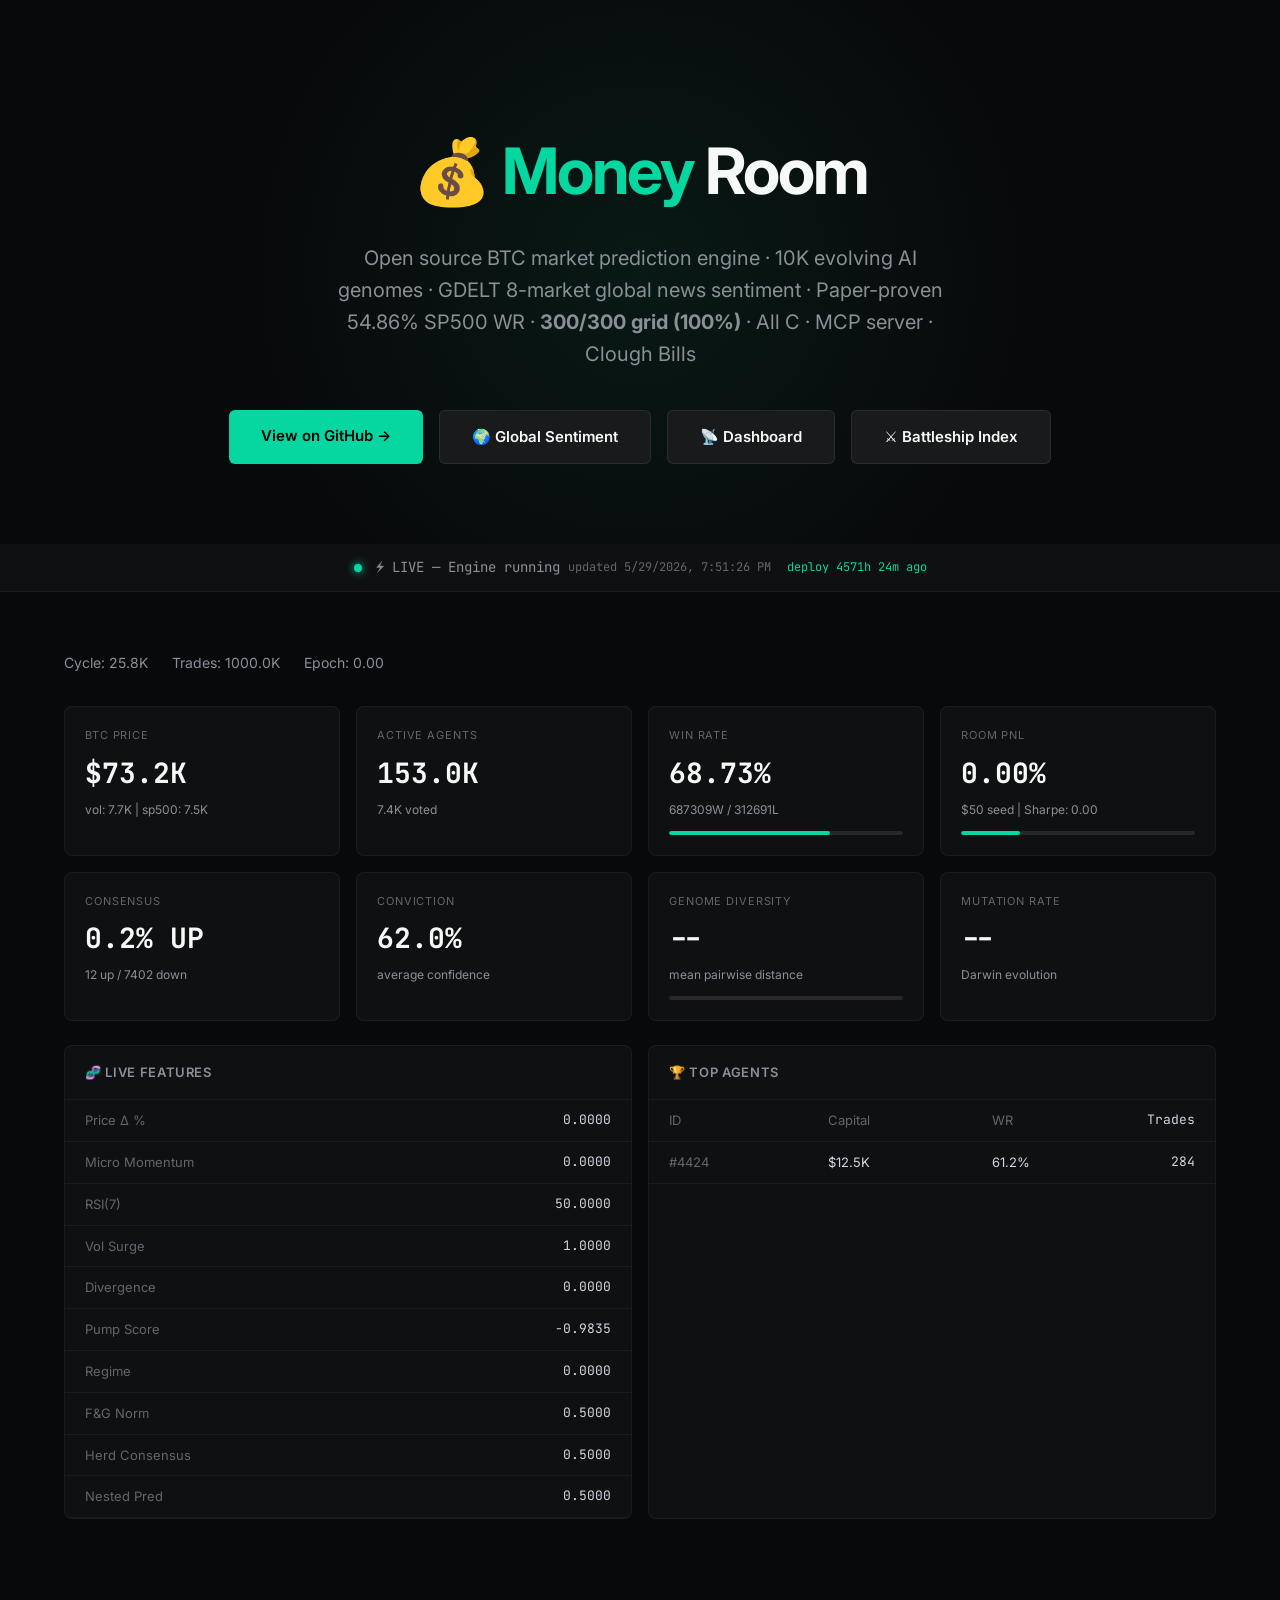
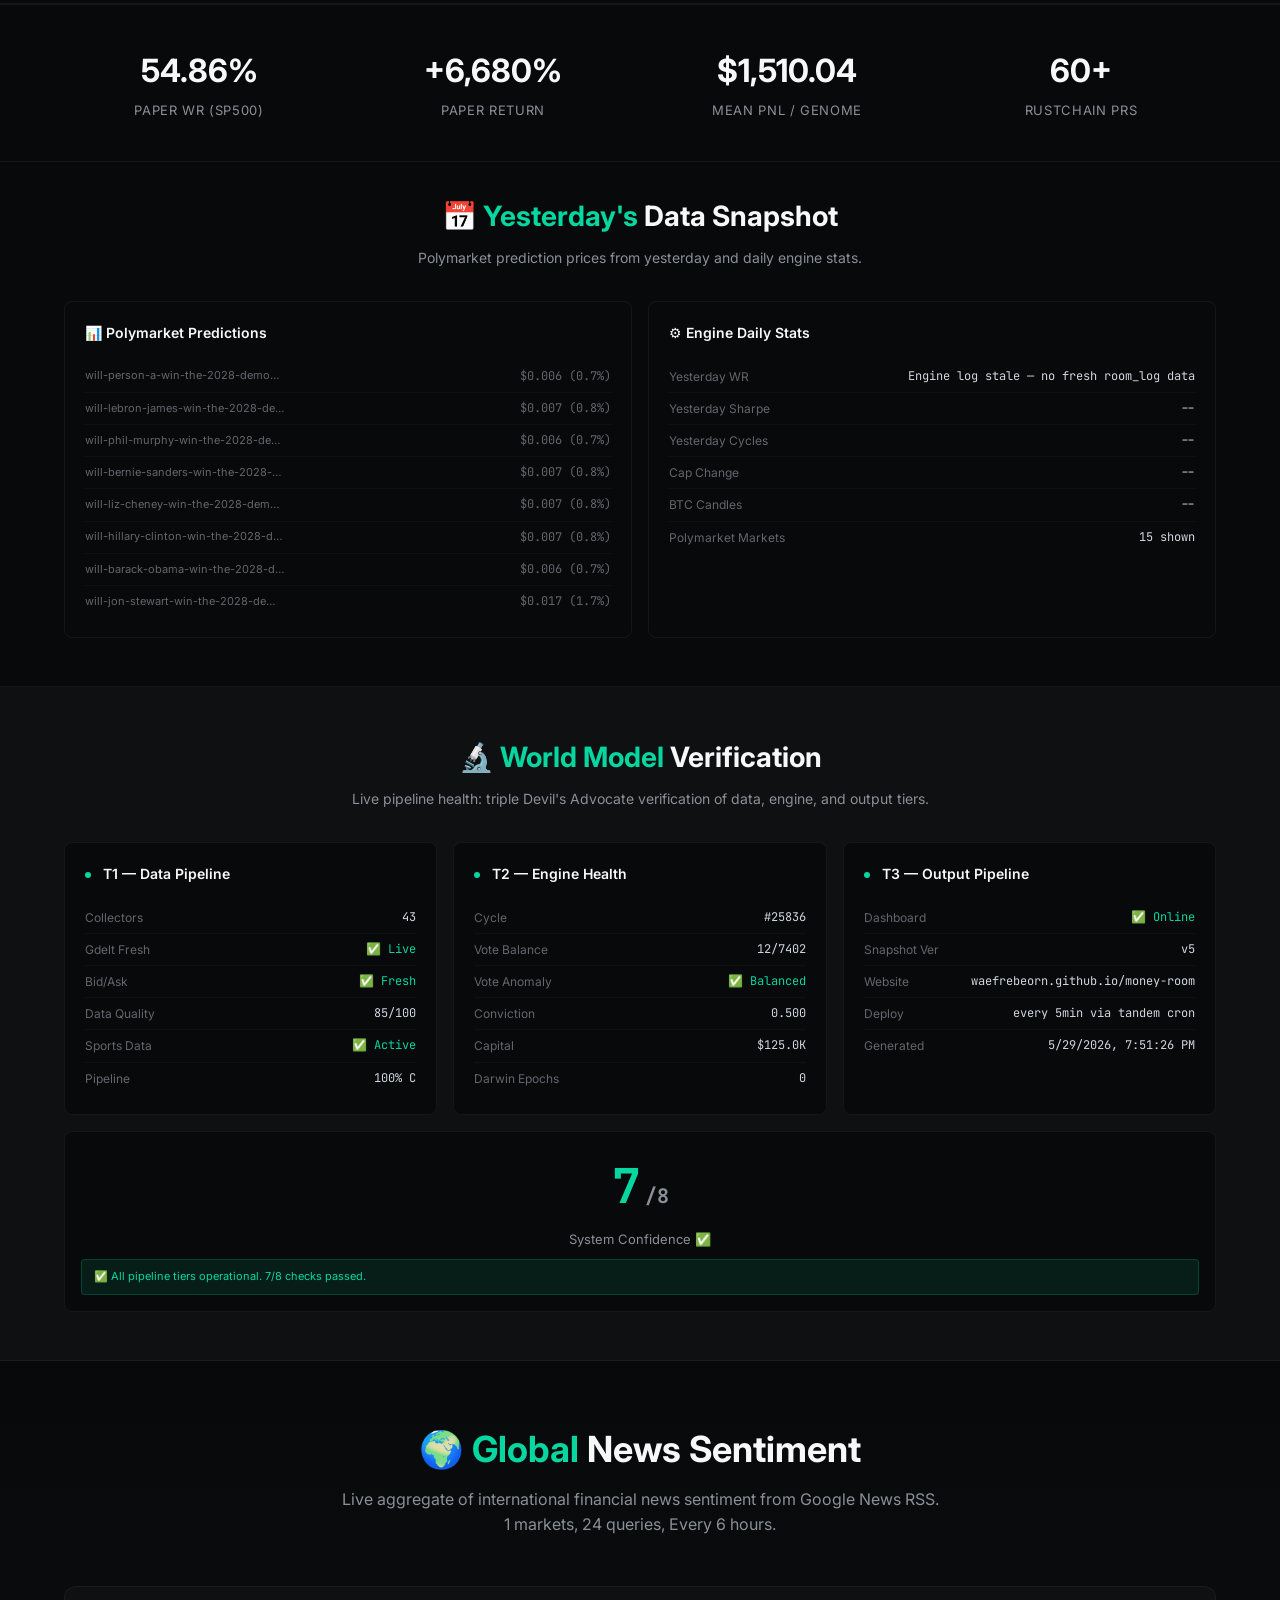
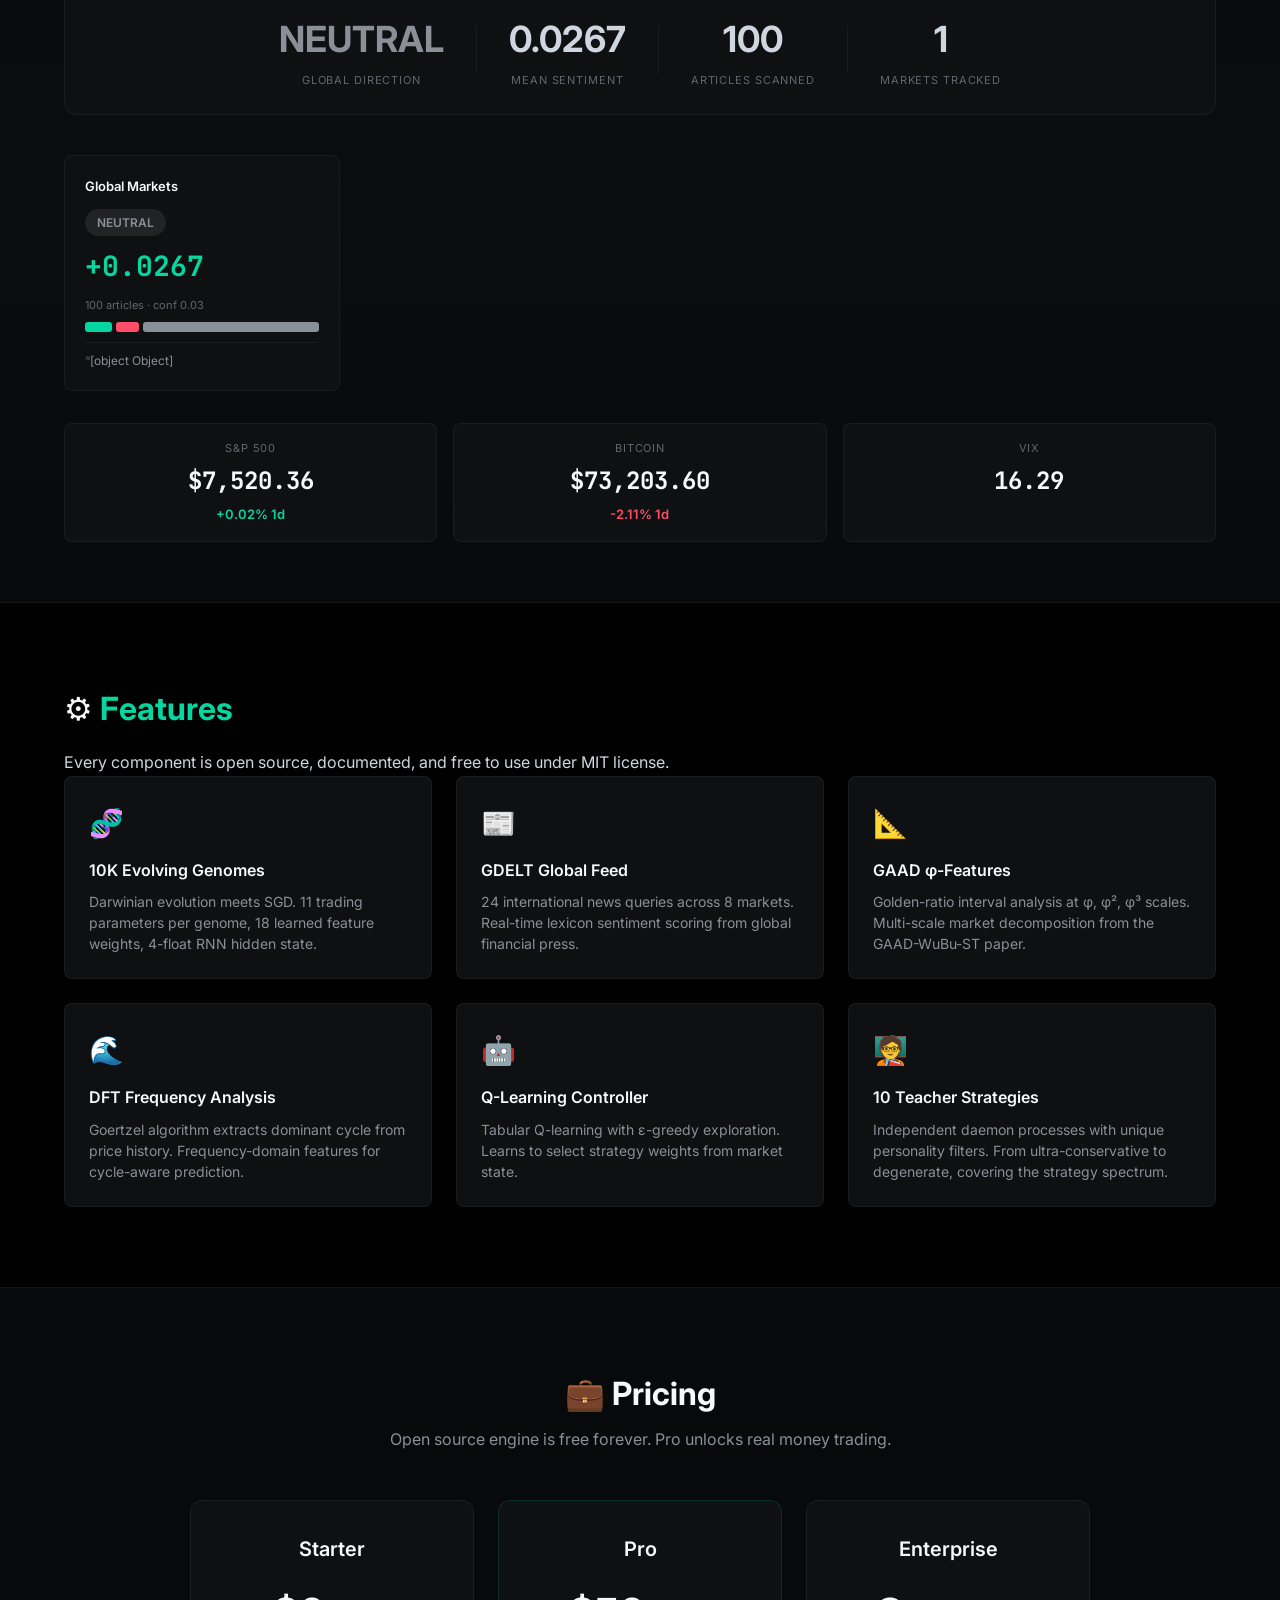
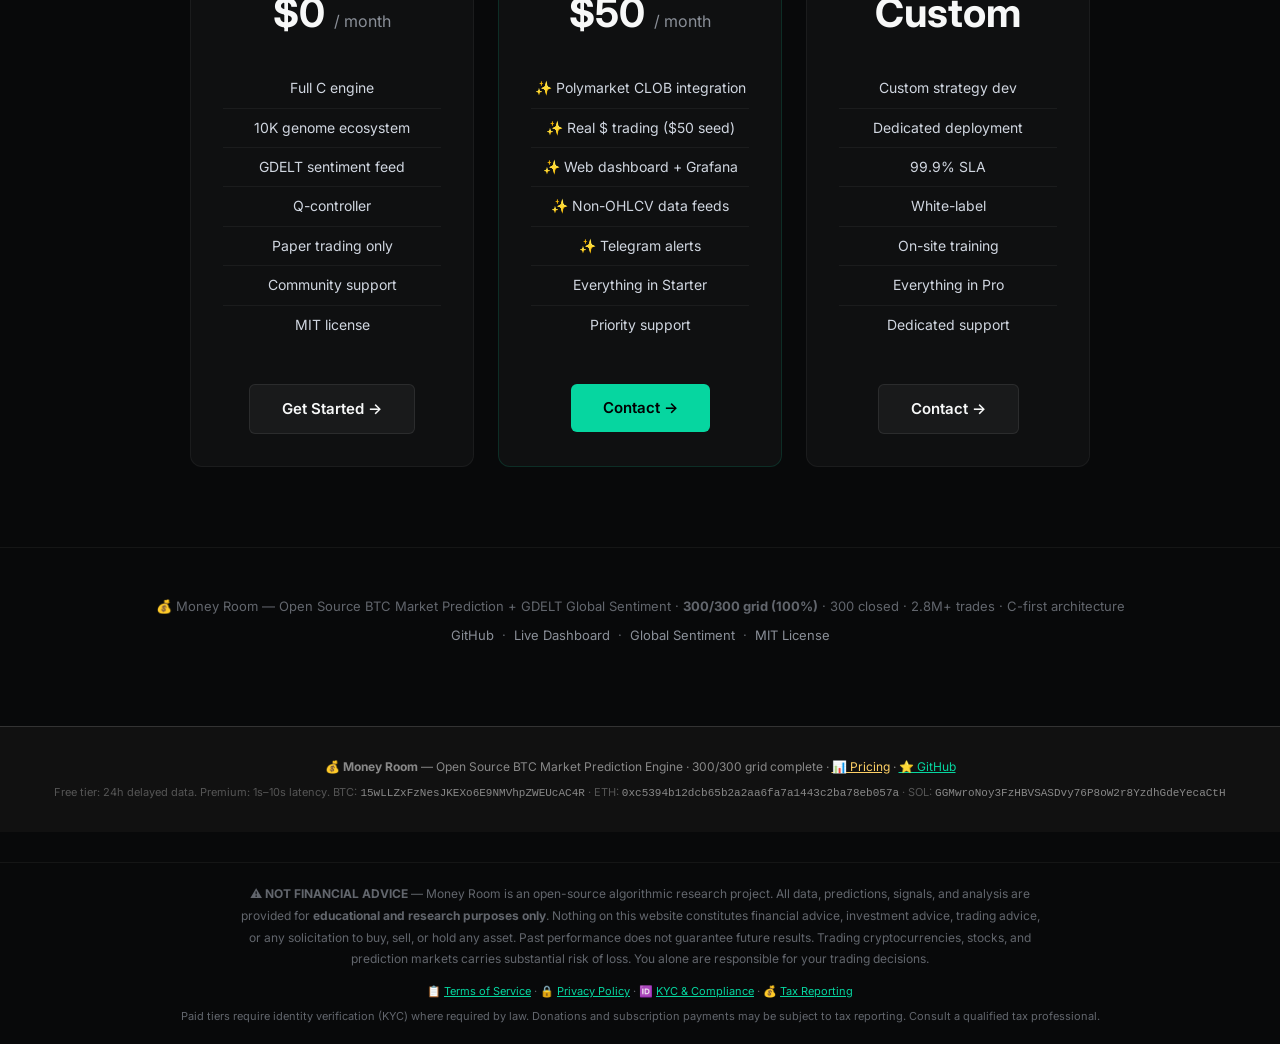
==== index.html @ 722adc5a "T143-T145+T160: sports predictor, head2head tracker, vault" ====
<!DOCTYPE html>
<html lang="en">
<head>
<meta charset="UTF-8">
<meta name="viewport" content="width=device-width, initial-scale=1.0">
<title>Money Room — Live BTC Market Prediction Engine + GDELT Global Sentiment</title>
<link href="https://fonts.googleapis.com/css2?family=Inter:wght@300;400;500;600;700&family=JetBrains+Mono:wght@400;500&display=swap" rel="stylesheet">
<style>
:root {
  --bg-deep: #010102;
  --bg-page: #08090a;
  --bg-panel: #0f1011;
  --bg-surface: #191a1b;
  --bg-elevated: #28282c;
  --text-primary: #f7f8f8;
  --text-secondary: #d0d6e0;
  --text-tertiary: #8a8f98;
  --text-quaternary: #62666d;
  --accent: #06d6a0;
  --accent-hover: #00f5b0;
  --accent-dim: rgba(6, 214, 160, 0.15);
  --accent-glow: rgba(6, 214, 160, 0.08);
  --bullish: #06d6a0;
  --bearish: #ff4d6a;
  --neutral: #8a8f98;
  --orange: #ff9f43;
  --red: #ff4d6a;
  --green: #06d6a0;
  --border-subtle: rgba(255,255,255,0.05);
  --border-standard: rgba(255,255,255,0.08);
  --border-strong: #23252a;
  --shadow-card: 0 0 0 1px rgba(255,255,255,0.05), 0 8px 32px rgba(0,0,0,0.4);
  --radius-sm: 4px;
  --radius-md: 6px;
  --radius-lg: 8px;
  --radius-xl: 12px;
}
* { margin: 0; padding: 0; box-sizing: border-box; }
body {
  font-family: 'Inter', -apple-system, system-ui, sans-serif;
  background: var(--bg-page);
  color: var(--text-secondary);
  line-height: 1.6;
  -webkit-font-smoothing: antialiased;
}
@keyframes pulse { 0%,100%{opacity:1} 50%{opacity:0.3} }
@keyframes fadeIn { from{opacity:0;transform:translateY(8px)} to{opacity:1;transform:translateY(0)} }
@keyframes slideUp { from{opacity:0;transform:translateY(20px)} to{opacity:1;transform:translateY(0)} }
@keyframes glowPulse { 0%,100%{box-shadow:0 0 5px var(--accent-dim)} 50%{box-shadow:0 0 20px var(--accent-dim)} }
.live-dot {
  display: inline-block; width: 8px; height: 8px;
  border-radius: 50%; margin-right: 6px;
  animation: pulse 1.5s ease-in-out infinite;
}
.live-dot.on { background: var(--bullish); box-shadow: 0 0 8px var(--bullish); }
.live-dot.off { background: var(--bearish); animation: none; }
.live-dot.demo { background: var(--orange); animation: pulse 2s ease-in-out infinite; }
.container { max-width: 1200px; margin: 0 auto; padding: 0 24px; }

.hero { padding: 120px 0 80px; text-align: center; position: relative; overflow: hidden; }
.hero::before { content: ''; position: absolute; top: 50%; left: 50%; width: 800px; height: 800px; background: radial-gradient(circle, var(--accent-glow) 0%, transparent 70%); transform: translate(-50%, -50%); pointer-events: none; }
.hero h1 { font-size: 64px; font-weight: 700; color: var(--text-primary); letter-spacing: -0.03em; margin-bottom: 20px; position: relative; }
.hero h1 span { color: var(--accent); }
.hero p { font-size: 20px; color: var(--text-tertiary); max-width: 640px; margin: 0 auto 40px; position: relative; }
.hero .cta { display: flex; gap: 16px; justify-content: center; position: relative; }
.hero .cta a {
  padding: 14px 32px; border-radius: var(--radius-md);
  font-size: 15px; font-weight: 600; text-decoration: none; transition: all 0.2s;
}
.hero .cta .primary { background: var(--accent); color: var(--bg-deep); }
.hero .cta .primary:hover { background: var(--accent-hover); transform: translateY(-1px); }
.hero .cta .secondary { background: var(--bg-surface); color: var(--text-primary); border: 1px solid var(--border-standard); }
.hero .cta .secondary:hover { border-color: var(--border-strong); }

/* ═══ LIVE BANNER ═══ */
.live-banner {
  display: flex; align-items: center; justify-content: center; gap: 8px;
  padding: 12px; background: var(--bg-panel); border-bottom: 1px solid var(--border-subtle);
  font-size: 14px; font-family: 'JetBrains Mono', monospace; flex-wrap: wrap;
}
.live-banner span { color: var(--text-tertiary); }
.live-banner .ts { color: var(--text-quaternary); font-size: 12px; }

/* ═══ DASHBOARD ═══ */
.live-panel { padding: 60px 0; border-bottom: 1px solid var(--border-subtle); }
.live-panel .status-bar {
  display: flex; gap: 24px; margin-bottom: 32px; align-items: center;
  font-size: 14px; color: var(--text-tertiary); flex-wrap: wrap;
}
.live-grid { display: grid; grid-template-columns: repeat(4, 1fr); gap: 16px; margin-bottom: 24px; }
.live-card {
  background: var(--bg-panel); border: 1px solid var(--border-subtle);
  border-radius: var(--radius-lg); padding: 20px; animation: fadeIn 0.3s ease-out;
  transition: border-color 0.2s;
}
.live-card:hover { border-color: var(--border-standard); }
.live-card .lbl { font-size: 11px; color: var(--text-quaternary); text-transform: uppercase; letter-spacing: 0.08em; margin-bottom: 6px; }
.live-card .val { font-size: 28px; font-weight: 700; color: var(--text-primary); font-family: 'JetBrains Mono', monospace; }
.live-card .sub { font-size: 12px; color: var(--text-tertiary); margin-top: 4px; }
.live-card .gauge { height: 4px; background: var(--bg-elevated); border-radius: 2px; margin-top: 12px; overflow: hidden; }
.live-card .gauge-fill { height: 100%; border-radius: 2px; transition: width 0.5s ease; }
.live-card .gauge-fill.green { background: var(--bullish); }
.live-card .gauge-fill.red { background: var(--bearish); }
.live-card .gauge-fill.orange { background: var(--orange); }

.live-row { display: grid; grid-template-columns: 1fr 1fr; gap: 16px; margin-bottom: 24px; }
.live-table { background: var(--bg-panel); border: 1px solid var(--border-subtle); border-radius: var(--radius-lg); overflow: hidden; }
.live-table h3 { padding: 16px 20px; font-size: 13px; font-weight: 600; text-transform: uppercase; letter-spacing: 0.05em; color: var(--text-tertiary); border-bottom: 1px solid var(--border-subtle); }
.live-table table { width: 100%; border-collapse: collapse; }
.live-table td { padding: 10px 20px; font-size: 13px; border-bottom: 1px solid var(--border-subtle); }
.live-table td:first-child { color: var(--text-quaternary); }
.live-table td:last-child { text-align: right; font-family: 'JetBrains Mono', monospace; color: var(--text-secondary); }
.live-table .loading td { text-align: center; color: var(--text-quaternary); padding: 24px; }

.stats-bar { padding: 40px 0; border-top: 1px solid var(--border-subtle); border-bottom: 1px solid var(--border-subtle); }
.stats-bar .grid { display: grid; grid-template-columns: repeat(4, 1fr); gap: 24px; }
.stat-block { text-align: center; }
.stat-block .value { font-size: 32px; font-weight: 700; color: var(--text-primary); }
.stat-block .label { font-size: 13px; color: var(--text-tertiary); margin-top: 4px; text-transform: uppercase; letter-spacing: 0.05em; }

/* ═══ GDELT GLOBAL SENTIMENT PANEL ═══ */
.gdelt-section {
  padding: 60px 0;
  background: linear-gradient(180deg, var(--bg-page) 0%, #0a0d10 50%, var(--bg-page) 100%);
  border-bottom: 1px solid var(--border-subtle);
}
.gdelt-header { text-align: center; margin-bottom: 48px; }
.gdelt-header h2 { font-size: 36px; font-weight: 700; color: var(--text-primary); margin-bottom: 8px; }
.gdelt-header h2 span { color: var(--accent); }
.gdelt-header p { color: var(--text-tertiary); font-size: 16px; max-width: 600px; margin: 0 auto; }
.gdelt-global-bar {
  display: flex; align-items: center; justify-content: center; gap: 32px;
  padding: 24px; margin-bottom: 40px;
  background: var(--bg-panel); border: 1px solid var(--border-subtle);
  border-radius: var(--radius-xl); animation: slideUp 0.5s ease-out;
}
.gdelt-global-bar .global-stat { text-align: center; }
.gdelt-global-bar .global-stat .val { font-size: 36px; font-weight: 700; }
.gdelt-global-bar .global-stat .lbl { font-size: 11px; color: var(--text-quaternary); text-transform: uppercase; letter-spacing: 0.08em; margin-top: 4px; }
.gdelt-global-bar .global-divider { width: 1px; height: 48px; background: var(--border-subtle); }

.gdelt-grid {
  display: grid; grid-template-columns: repeat(4, 1fr); gap: 16px;
  margin-bottom: 24px;
}
.gdelt-card {
  background: var(--bg-panel); border: 1px solid var(--border-subtle);
  border-radius: var(--radius-lg); padding: 20px;
  animation: slideUp 0.4s ease-out; animation-fill-mode: backwards;
  transition: border-color 0.2s, transform 0.2s;
  position: relative; overflow: hidden;
}
.gdelt-card:hover { border-color: var(--border-standard); transform: translateY(-2px); }
.gdelt-card .label { font-size: 13px; font-weight: 600; color: var(--text-primary); margin-bottom: 12px; }
.gdelt-card .sentiment-badge {
  display: inline-flex; align-items: center; gap: 6px;
  padding: 4px 12px; border-radius: 20px;
  font-size: 12px; font-weight: 600; margin-bottom: 8px;
}
.gdelt-card .sentiment-badge.bullish { background: rgba(6,214,160,0.15); color: var(--bullish); }
.gdelt-card .sentiment-badge.bearish { background: rgba(255,77,106,0.15); color: var(--bearish); }
.gdelt-card .sentiment-badge.neutral { background: rgba(138,143,152,0.15); color: var(--neutral); }
.gdelt-card .score { font-size: 28px; font-weight: 700; font-family: 'JetBrains Mono', monospace; margin-bottom: 8px; }
.gdelt-card .score.pos { color: var(--bullish); }
.gdelt-card .score.neg { color: var(--bearish); }
.gdelt-card .score.neu { color: var(--neutral); }
.gdelt-card .meta { font-size: 11px; color: var(--text-quaternary); margin-bottom: 8px; }
.gdelt-card .bar-row { display: flex; gap: 4px; margin-top: 8px; }
.gdelt-card .bar-row .seg { height: 10px; border-radius: 3px; transition: width 0.5s ease; }
.gdelt-card .bar-row .seg.pos { background: var(--bullish); }
.gdelt-card .bar-row .seg.neg { background: var(--bearish); }
.gdelt-card .bar-row .seg.neu { background: var(--neutral); }
.gdelt-card .headline { font-size: 12px; color: var(--text-tertiary); margin-top: 10px; padding-top: 10px; border-top: 1px solid var(--border-subtle); line-height: 1.4; }
.gdelt-card .headline::before { content: '“'; color: var(--text-quaternary); }

.gdelt-market-bar {
  display: grid; grid-template-columns: repeat(3, 1fr); gap: 16px;
  margin-top: 32px;
}
.gdelt-market-card {
  background: var(--bg-panel); border: 1px solid var(--border-subtle);
  border-radius: var(--radius-lg); padding: 16px 20px; text-align: center;
  animation: slideUp 0.5s ease-out; animation-fill-mode: backwards;
}
.gdelt-market-card .lbl { font-size: 11px; text-transform: uppercase; letter-spacing: 0.08em; color: var(--text-quaternary); }
.gdelt-market-card .val { font-size: 24px; font-weight: 700; font-family: 'JetBrains Mono', monospace; color: var(--text-primary); margin: 4px 0; }
.gdelt-market-card .chg { font-size: 13px; font-weight: 600; }
.gdelt-market-card .chg.up { color: var(--bullish); }
.gdelt-market-card .chg.down { color: var(--bearish); }

.section { padding: 80px 0; }
.section h2 { font-size: 32px; font-weight: 700; color: var(--text-primary); margin-bottom: 16px; }
.section h2 span { color: var(--accent); }
.section > p { font-size: 16px; color: var(--text-tertiary); max-width: 600px; margin-bottom: 48px; }

.features-grid { display: grid; grid-template-columns: repeat(3, 1fr); gap: 24px; }
.feature-card { background: var(--bg-panel); border: 1px solid var(--border-subtle); border-radius: var(--radius-lg); padding: 24px; transition: all 0.2s; }
.feature-card:hover { border-color: var(--border-standard); }
.feature-card .icon { font-size: 28px; margin-bottom: 12px; }
.feature-card h3 { font-size: 16px; font-weight: 600; color: var(--text-primary); margin-bottom: 8px; }
.feature-card p { font-size: 14px; color: var(--text-tertiary); line-height: 1.5; }

.pricing { padding: 80px 0; border-top: 1px solid var(--border-subtle); }
.pricing .grid { display: grid; grid-template-columns: repeat(3, 1fr); gap: 24px; max-width: 900px; margin: 0 auto; }
.pricing-card { background: var(--bg-panel); border: 1px solid var(--border-subtle); border-radius: var(--radius-xl); padding: 32px; text-align: center; transition: all 0.2s; }
.pricing-card:hover { border-color: var(--border-standard); transform: translateY(-2px); box-shadow: var(--shadow-card); }
.pricing-card.featured { border-color: var(--accent-dim); }
.pricing-card h3 { font-size: 20px; font-weight: 600; color: var(--text-primary); margin-bottom: 8px; }
.pricing-card .price { font-size: 40px; font-weight: 700; color: var(--text-primary); margin: 16px 0; }
.pricing-card .price span { font-size: 16px; color: var(--text-tertiary); font-weight: 400; }
.pricing-card ul { list-style: none; padding: 0; margin: 24px 0; }
.pricing-card ul li { padding: 8px 0; font-size: 14px; color: var(--text-secondary); border-bottom: 1px solid var(--border-subtle); }
.pricing-card ul li:last-child { border-bottom: none; }
.pricing-card .btn { display: inline-block; padding: 12px 32px; border-radius: var(--radius-md); font-size: 15px; font-weight: 600; text-decoration: none; transition: all 0.2s; margin-top: 16px; }
.pricing-card .btn.primary { background: var(--accent); color: var(--bg-deep); }
.pricing-card .btn.secondary { background: var(--bg-surface); color: var(--text-primary); border: 1px solid var(--border-standard); }

footer { padding: 40px 0; border-top: 1px solid var(--border-subtle); text-align: center; color: var(--text-quaternary); font-size: 13px; }
footer a { color: var(--text-tertiary); text-decoration: none; }
footer a:hover { color: var(--accent); }

@media (max-width: 768px) {
  .hero h1 { font-size: 36px; }
  .live-grid { grid-template-columns: repeat(2, 1fr); }
  .live-row { grid-template-columns: 1fr; }
  .stats-bar .grid { grid-template-columns: repeat(2, 1fr); }
  .features-grid { grid-template-columns: 1fr; }
  .pricing .grid { grid-template-columns: 1fr; }
  .gdelt-grid { grid-template-columns: repeat(2, 1fr); }
  .gdelt-global-bar { flex-wrap: wrap; gap: 16px; }
  .gdelt-market-bar { grid-template-columns: 1fr; }
  .hero { padding: 80px 0 60px; }
  .hero p { font-size: 17px; }
  .hero .cta { flex-wrap: wrap; }
  .hero .cta a { flex: 1 1 auto; text-align: center; min-width: 140px; }
  .container { padding: 0 16px; }
  .live-card .val { font-size: 24px; }
  .stat-block .value { font-size: 26px; }
  .gdelt-header h2 { font-size: 28px; }
  .section h2 { font-size: 26px; }
  .section { padding: 48px 0; }
  .live-panel .status-bar { gap: 12px; font-size: 12px; }
  .live-banner { font-size: 12px; padding: 10px; }
  table { font-size: 12px; }
  .live-table td { padding: 8px 12px; font-size: 12px; }
  .pricing-card { padding: 24px 20px; }
}

/* iPhone / small phone breakpoint */
@media (max-width: 480px) {
  .hero { padding: 60px 0 40px; }
  .hero h1 { font-size: 28px; }
  .hero p { font-size: 15px; margin-bottom: 28px; }
  .hero .cta { flex-direction: column; align-items: stretch; gap: 10px; }
  .hero .cta a { text-align: center; }
  .live-grid { grid-template-columns: 1fr; gap: 10px; }
  .live-card { padding: 14px; }
  .live-card .val { font-size: 22px; }
  .live-card .lbl { font-size: 10px; }
  .stats-bar .grid { grid-template-columns: 1fr 1fr; gap: 16px; }
  .stat-block .value { font-size: 22px; }
  .stat-block .label { font-size: 11px; }
  .gdelt-grid { grid-template-columns: 1fr; gap: 10px; }
  .gdelt-card { padding: 14px; }
  .gdelt-card .score { font-size: 22px; }
  .gdelt-global-bar { padding: 16px; gap: 12px; }
  .gdelt-global-bar .global-stat .val { font-size: 22px; }
  .gdelt-header h2 { font-size: 24px; }
  .container { padding: 0 12px; }
  .section { padding: 36px 0; }
  .section h2 { font-size: 22px; }
  .pricing-card { padding: 20px 16px; }
  .pricing-card .price { font-size: 32px; }
  .live-panel { padding: 32px 0; }
  .live-panel .status-bar { gap: 8px; font-size: 11px; flex-direction: column; align-items: flex-start; }
  .live-table table { display: block; overflow-x: auto; -webkit-overflow-scrolling: touch; }
  .live-table td { padding: 6px 10px; font-size: 11px; }
  .gdelt-section { padding: 32px 0; }
  .features-grid { gap: 14px; }
  .feature-card { padding: 18px; }
  footer { padding: 24px 0; }
  .gdelt-card .headline { font-size: 11px; }
  .donation-footer p { word-break: break-all; font-size: 10px !important; }
  .donation-footer span { display: block; margin: 4px 0; }
}

/* ═══ WORLD MODEL VERIFICATION PANEL ═══ */
.verify-section { padding: 48px 0; background: var(--bg-panel); border-bottom: 1px solid var(--border-subtle); }
.verify-header { text-align: center; margin-bottom: 32px; }
.verify-header h2 { font-size: 28px; font-weight: 700; color: var(--text-primary); }
.verify-header h2 span { color: var(--accent); }
.verify-header p { font-size: 14px; color: var(--text-tertiary); max-width: 600px; margin: 8px auto 0; }
.verify-grid { display: grid; grid-template-columns: repeat(3, 1fr); gap: 16px; margin-bottom: 16px; }
.verify-tier { background: var(--bg-page); border: 1px solid var(--border-subtle); border-radius: var(--radius-lg); padding: 20px; }
.verify-tier h3 { font-size: 14px; font-weight: 600; color: var(--text-primary); margin-bottom: 16px; display: flex; align-items: center; gap: 8px; }
.verify-tier .status-row { display: flex; justify-content: space-between; align-items: center; padding: 6px 0; font-size: 12px; border-bottom: 1px solid rgba(255,255,255,0.03); }
.verify-tier .status-row:last-child { border-bottom: none; }
.verify-tier .label { color: var(--text-quaternary); }
.verify-tier .value { font-family: 'JetBrains Mono', monospace; color: var(--text-secondary); }
.verify-tier .dot { display: inline-block; width: 6px; height: 6px; border-radius: 50%; margin-right: 4px; }
.verify-tier .dot.green { background: var(--bullish); }
.verify-tier .dot.red { background: var(--bearish); }
.verify-tier .dot.yellow { background: var(--orange); }
.verify-conf-bar { text-align: center; padding: 16px; margin-top: 16px; background: var(--bg-page); border: 1px solid var(--border-subtle); border-radius: var(--radius-lg); }
.verify-conf-bar .big-score { font-size: 48px; font-weight: 700; font-family: 'JetBrains Mono', monospace; display: inline-flex; align-items: baseline; gap: 4px; }
.verify-conf-bar .big-score .den { font-size: 20px; color: var(--text-tertiary); }
.verify-conf-bar .big-score .num { color: var(--accent); }
.verify-conf-bar .big-label { font-size: 13px; color: var(--text-tertiary); margin-top: 4px; }
.verify-note { margin-top: 10px; padding: 8px 12px; border-radius: var(--radius-sm); font-size: 11px; display: flex; align-items: center; gap: 6px; }
.verify-note.warn { background: rgba(255,159,67,0.1); color: var(--orange); border: 1px solid rgba(255,159,67,0.2); }
.verify-note.ok { background: rgba(6,214,160,0.1); color: var(--bullish); border: 1px solid rgba(6,214,160,0.2); }

@media (max-width: 768px) { .verify-grid { grid-template-columns: 1fr; } }

/* iPhone SE / very small screens */
@media (max-width: 380px) {
  .hero h1 { font-size: 24px; }
  .hero p { font-size: 13px; }
  .live-card .val { font-size: 18px; }
  .container { padding: 0 10px; }
  .stats-bar .grid { grid-template-columns: 1fr; }
  .gdelt-global-bar { flex-direction: column; gap: 8px; }
  .gdelt-global-bar .global-divider { display: none; }
}
</style>
</head>
<body>

<section class="hero">
  <div class="container">
    <h1>💰 <span>Money</span> Room</h1>
    <p>Open source BTC market prediction engine · 10K evolving AI genomes · GDELT 8-market global news sentiment · Paper-proven 54.86% SP500 WR · <strong>300/300 grid (100%)</strong> · All C · MCP server · Clough Bills</p>
    <div class="cta">
      <a href="https://github.com/waefrebeorn/money-room" class="primary">View on GitHub →</a>
      <a href="#sentiment" class="secondary">🌍 Global Sentiment</a>
      <a href="#live" class="secondary">📡 Dashboard</a>
      <a href="https://github.com/waefrebeorn/money-room/blob/main/docs/battleship-index.md" class="secondary">⚔️ Battleship Index</a>
    </div>
  </div>
</section>

<!-- ═══ LIVE DASHBOARD ═══ -->
<div id="live"></div>
<div class="live-banner" id="liveBanner">
  <span class="live-dot off" id="liveDot"></span>
  <span id="liveStatus">Loading data...</span>
  <span class="ts" id="liveTimestamp"></span>
  <span class="ts" id="deployAge" style="margin-left:8px;color:var(--accent)"></span>
</div>

<section class="live-panel">
  <div class="container">
    <div class="status-bar" id="statusBar">
      <span id="cycleInfo">Cycle: --</span>
      <span id="tradesInfo">Trades: --</span>
      <span id="epochInfo">Epoch: --</span>
    </div>
    
    <div class="live-grid" id="liveCards">
      <div class="live-card"><div class="lbl">BTC Price</div><div class="val" id="btcPrice">--</div><div class="sub" id="btcChange">loading...</div></div>
      <div class="live-card"><div class="lbl">Active Agents</div><div class="val" id="agentCount">--</div><div class="sub" id="agentSub">voted this cycle</div></div>
      <div class="live-card"><div class="lbl">Win Rate</div><div class="val" id="winRate">--</div><div class="sub" id="winRateSub">live rolling</div><div class="gauge"><div class="gauge-fill" id="winGauge" style="width:0%"></div></div></div>
      <div class="live-card"><div class="lbl">Room PnL</div><div class="val" id="roomPnl">--</div><div class="sub" id="roomPnlSub">$50 seed</div><div class="gauge"><div class="gauge-fill" id="pnlGauge" style="width:0%"></div></div></div>
      <div class="live-card"><div class="lbl">Consensus</div><div class="val" id="voteConsensus">--</div><div class="sub" id="voteSub">up / down</div></div>
      <div class="live-card"><div class="lbl">Conviction</div><div class="val" id="avgConviction">--</div><div class="sub">average confidence</div></div>
      <div class="live-card"><div class="lbl">Genome Diversity</div><div class="val" id="genomeDiversity">--</div><div class="sub">mean pairwise distance</div><div class="gauge"><div class="gauge-fill orange" id="diversityGauge" style="width:50%"></div></div></div>
      <div class="live-card"><div class="lbl">Mutation Rate</div><div class="val" id="mutationRate">--</div><div class="sub">Darwin evolution</div></div>
    </div>

    <div class="live-row">
      <div class="live-table" id="featuresTable">
        <h3>🧬 Live Features</h3>
        <table><tr class="loading"><td>Loading...</td></tr></table>
      </div>
      <div class="live-table" id="agentsTable">
        <h3>🏆 Top Agents</h3>
        <table><tr class="loading"><td>Loading...</td></tr></table>
      </div>
    </div>
  </div>
</section>

<div class="stats-bar" id="results">
  <div class="container">
    <div class="grid">
      <div class="stat-block"><div class="value" id="paperWr">--</div><div class="label">Paper WR (SP500)</div></div>
      <div class="stat-block"><div class="value" id="paperReturn">--</div><div class="label">Paper Return</div></div>
      <div class="stat-block"><div class="value" id="genomePnl">--</div><div class="label">Mean PnL / Genome</div></div>
      <div class="stat-block"><div class="value" id="prsMerged">--</div><div class="label">RustChain PRs</div></div>
    </div>
  </div>
</div>

<!-- ═══ YESTERDAY'S DATA PANEL ═══ -->
<section class="verify-section" id="yesterday" style="background:var(--bg-page);border-bottom:1px solid var(--border-subtle);padding:32px 0;">
  <div class="container">
    <div class="verify-header">
      <h2>📅 <span>Yesterday's</span> Data Snapshot</h2>
      <p>Polymarket prediction prices from yesterday and daily engine stats.</p>
    </div>
    <div class="verify-grid" id="yesterdayGrid" style="grid-template-columns:1fr 1fr;">
      <div class="verify-tier">
        <h3>📊 Polymarket Predictions</h3>
        <div id="yesterdayPolymarket"><div class="status-row"><span class="label">Loading...</span></div></div>
      </div>
      <div class="verify-tier">
        <h3>⚙️ Engine Daily Stats</h3>
        <div class="status-row"><span class="label">Yesterday WR</span><span class="value" id="yWR">--</span></div>
        <div class="status-row"><span class="label">Yesterday Sharpe</span><span class="value" id="ySharpe">--</span></div>
        <div class="status-row"><span class="label">Yesterday Cycles</span><span class="value" id="yCycles">--</span></div>
        <div class="status-row"><span class="label">Cap Change</span><span class="value" id="yCapChange">--</span></div>
        <div class="status-row"><span class="label">BTC Candles</span><span class="value" id="yBtcCandles">--</span></div>
        <div class="status-row"><span class="label">Polymarket Markets</span><span class="value" id="yPolyCount">--</span></div>
      </div>
    </div>
  </div>
</section>

<!-- ═══ WORLD MODEL VERIFICATION ═══ -->
<section class="verify-section" id="verify">
  <div class="container">
    <div class="verify-header">
      <h2>🔬 <span>World Model</span> Verification</h2>
      <p>Live pipeline health: triple Devil's Advocate verification of data, engine, and output tiers.</p>
    </div>
    <div class="verify-grid" id="verifyGrid">
      <div class="verify-tier" id="t1Panel">
        <h3><span class="dot" id="t1Dot"></span> T1 — Data Pipeline</h3>
        <div class="status-row"><span class="label">Collectors</span><span class="value" id="t1Collectors">--</span></div>
        <div class="status-row"><span class="label">Gdelt Fresh</span><span class="value" id="t1Gdelt">--</span></div>
        <div class="status-row"><span class="label">Bid/Ask</span><span class="value" id="t1BidAsk">--</span></div>
        <div class="status-row"><span class="label">Data Quality</span><span class="value" id="t1Quality">--</span></div>
        <div class="status-row"><span class="label">Sports Data</span><span class="value" id="t1Sports">--</span></div>
        <div class="status-row"><span class="label">Pipeline</span><span class="value" id="t1Pipeline">--</span></div>
      </div>
      <div class="verify-tier" id="t2Panel">
        <h3><span class="dot" id="t2Dot"></span> T2 — Engine Health</h3>
        <div class="status-row"><span class="label">Cycle</span><span class="value" id="t2Cycle">--</span></div>
        <div class="status-row"><span class="label">Vote Balance</span><span class="value" id="t2Votes">--</span></div>
        <div class="status-row"><span class="label">Vote Anomaly</span><span class="value" id="t2Anomaly">--</span></div>
        <div class="status-row"><span class="label">Conviction</span><span class="value" id="t2Conviction">--</span></div>
        <div class="status-row"><span class="label">Capital</span><span class="value" id="t2Capital">--</span></div>
        <div class="status-row"><span class="label">Darwin Epochs</span><span class="value" id="t2Darwin">--</span></div>
      </div>
      <div class="verify-tier" id="t3Panel">
        <h3><span class="dot" id="t3Dot"></span> T3 — Output Pipeline</h3>
        <div class="status-row"><span class="label">Dashboard</span><span class="value" id="t3Dashboard">--</span></div>
        <div class="status-row"><span class="label">Snapshot Ver</span><span class="value" id="t3Version">--</span></div>
        <div class="status-row"><span class="label">Website</span><span class="value" id="t3Website">--</span></div>
        <div class="status-row"><span class="label">Deploy</span><span class="value" id="t3Deploy">--</span></div>
        <div class="status-row"><span class="label">Generated</span><span class="value" id="t3Generated">--</span></div>
      </div>
    </div>
    <div class="verify-conf-bar">
      <div class="big-score"><span class="num" id="verifyScore">-</span><span class="den">/<span id="verifyTotal">8</span></span></div>
      <div class="big-label" id="verifyLabel">System Confidence</div>
      <div class="verify-note" id="verifyNote"></div>
    </div>
  </div>
</section>

<!-- ═══ GDELT GLOBAL SENTIMENT PANEL ═══ -->
<section class="gdelt-section" id="sentiment">
  <div class="container">
    <div class="gdelt-header">
      <h2>🌍 <span>Global</span> News Sentiment</h2>
      <p id="gdeltHeaderDesc">Live aggregate of international financial news sentiment from GDELT.</p>
    </div>

    <div class="gdelt-global-bar" id="gdeltGlobalBar">
      <div class="global-stat"><div class="val" id="gdGlobalDir">--</div><div class="lbl">Global Direction</div></div>
      <div class="global-divider"></div>
      <div class="global-stat"><div class="val" id="gdGlobalScore">--</div><div class="lbl">Mean Sentiment</div></div>
      <div class="global-divider"></div>
      <div class="global-stat"><div class="val" id="gdArticles">--</div><div class="lbl">Articles Scanned</div></div>
      <div class="global-divider"></div>
      <div class="global-stat"><div class="val" id="gdMarkets">--</div><div class="lbl">Markets Tracked</div></div>
    </div>

    <div class="gdelt-grid" id="gdeltGrid">
      <!-- Injected by JS -->
    </div>

    <div class="gdelt-market-bar" id="gdeltMarketBar">
      <!-- Injected by JS -->
    </div>
  </div>
</section>

<section class="section" id="features" style="background: var(--bg-deep);">
  <div class="container">
    <h2>⚙️ <span>Features</span></h2>
    <p>Every component is open source, documented, and free to use under MIT license.</p>
    <div class="features-grid">
      <div class="feature-card"><div class="icon">🧬</div><h3>10K Evolving Genomes</h3><p>Darwinian evolution meets SGD. 11 trading parameters per genome, 18 learned feature weights, 4-float RNN hidden state.</p></div>
      <div class="feature-card"><div class="icon">📰</div><h3>GDELT Global Feed</h3><p>24 international news queries across 8 markets. Real-time lexicon sentiment scoring from global financial press.</p></div>
      <div class="feature-card"><div class="icon">📐</div><h3>GAAD φ-Features</h3><p>Golden-ratio interval analysis at φ, φ², φ³ scales. Multi-scale market decomposition from the GAAD-WuBu-ST paper.</p></div>
      <div class="feature-card"><div class="icon">🌊</div><h3>DFT Frequency Analysis</h3><p>Goertzel algorithm extracts dominant cycle from price history. Frequency-domain features for cycle-aware prediction.</p></div>
      <div class="feature-card"><div class="icon">🤖</div><h3>Q-Learning Controller</h3><p>Tabular Q-learning with ε-greedy exploration. Learns to select strategy weights from market state.</p></div>
      <div class="feature-card"><div class="icon">🧑‍🏫</div><h3>10 Teacher Strategies</h3><p>Independent daemon processes with unique personality filters. From ultra-conservative to degenerate, covering the strategy spectrum.</p></div>
    </div>
  </div>
</section>

<section class="pricing" id="pricing">
  <div class="container">
    <h2 style="text-align: center; font-size: 32px; font-weight: 700; color: var(--text-primary); margin-bottom: 8px;">💼 <span>Pricing</span></h2>
    <p style="text-align: center; color: var(--text-tertiary); margin-bottom: 48px;">Open source engine is free forever. Pro unlocks real money trading.</p>
    <div class="grid">
      <div class="pricing-card">
        <h3>Starter</h3>
        <div class="price">$0 <span>/ month</span></div>
        <ul>
          <li>Full C engine</li>
          <li>10K genome ecosystem</li>
          <li>GDELT sentiment feed</li>
          <li>Q-controller</li>
          <li>Paper trading only</li>
          <li>Community support</li>
          <li>MIT license</li>
        </ul>
        <a href="https://github.com/waefrebeorn/money-room" class="btn secondary">Get Started →</a>
      </div>
      <div class="pricing-card featured">
        <h3>Pro</h3>
        <div class="price">$50 <span>/ month</span></div>
        <ul>
          <li>✨ Polymarket CLOB integration</li>
          <li>✨ Real $ trading ($50 seed)</li>
          <li>✨ Web dashboard + Grafana</li>
          <li>✨ Non-OHLCV data feeds</li>
          <li>✨ Telegram alerts</li>
          <li>Everything in Starter</li>
          <li>Priority support</li>
        </ul>
        <a href="https://github.com/waefrebeorn/money-room/issues" class="btn primary">Contact →</a>
      </div>
      <div class="pricing-card">
        <h3>Enterprise</h3>
        <div class="price">Custom</div>
        <ul>
          <li>Custom strategy dev</li>
          <li>Dedicated deployment</li>
          <li>99.9% SLA</li>
          <li>White-label</li>
          <li>On-site training</li>
          <li>Everything in Pro</li>
          <li>Dedicated support</li>
        </ul>
        <a href="https://github.com/waefrebeorn/money-room/issues" class="btn secondary">Contact →</a>
      </div>
    </div>
  </div>
</section>

<footer>
  <div class="container">
    <p style="margin-top: 8px;">💰 Money Room — Open Source BTC Market Prediction + GDELT Global Sentiment · <strong>300/300 grid (100%)</strong> · 300 closed · 2.8M+ trades · C-first architecture</p>
    <p style="margin-top: 8px;">
      <a href="https://github.com/waefrebeorn/money-room">GitHub</a>
      &nbsp;·&nbsp; <a href="#live">Live Dashboard</a>
      &nbsp;·&nbsp; <a href="#sentiment">Global Sentiment</a>
      &nbsp;·&nbsp; <a href="LICENSE">MIT License</a>
    </p>
  </div>
</footer>

<script>
// ═══ DATA LOADER — try demo → try live → offline ═══
const PATHS = ['demo_snapshot.json?t=' + Date.now(), 'room_snapshot.json?t=' + Date.now()];

function loadSnapshot(idx) {
  idx = idx || 0;
  if (idx >= PATHS.length) {
    renderOffline();
    setTimeout(() => loadSnapshot(0), 30000);
    return;
  }
  fetch(PATHS[idx])
    .then(r => { if (!r.ok) throw new Error('Not found'); return r.json(); })
    .then(snap => {
      renderLive(snap);
      renderVerification(snap);
      renderYesterday(snap);
      setTimeout(() => loadSnapshot(0), 15000);
    })
    .catch(() => {
      loadSnapshot(idx + 1);
    });
}

function renderOffline() {
  const dot = document.getElementById('liveDot');
  dot.className = 'live-dot off';
  document.getElementById('liveStatus').textContent = '⚡ Offline — run ./serve.sh in repo';
  document.getElementById('liveTimestamp').textContent = '';
  document.getElementById('cycleInfo').textContent = 'Cycle: offline';
  document.getElementById('tradesInfo').textContent = 'Trades: offline';
  document.getElementById('epochInfo').textContent = 'Epoch: offline';
  const ids = ['btcPrice','agentCount','winRate','roomPnl','voteConsensus','avgConviction','genomeDiversity','mutationRate'];
  ids.forEach(id => { const el = document.getElementById(id); if(el) el.textContent = '--'; });
  renderOfflineGdelt();
}

function renderOfflineGdelt() {
  document.getElementById('gdeltHeaderDesc').textContent = 'GDELT data will appear when snapshot is loaded.';
  document.getElementById('gdGlobalDir').textContent = 'N/A';
  document.getElementById('gdGlobalScore').textContent = '--';
  document.getElementById('gdArticles').textContent = '0';
  document.getElementById('gdMarkets').textContent = '0';
  document.getElementById('gdeltGrid').innerHTML = '<p style="grid-column:1/-1;text-align:center;color:var(--text-quaternary);padding:40px">⏳ GDELT data loads when snapshot is available</p>';
  document.getElementById('gdeltMarketBar').innerHTML = '';
}

function renderLive(snap) {
  const isDemo = !snap.last_updated || snap.last_updated < 1700000000;
  const dot = document.getElementById('liveDot');
  if (isDemo) {
    dot.className = 'live-dot demo';
    document.getElementById('liveStatus').textContent = '📊 Demo Mode — showing reference data';
  } else {
    dot.className = 'live-dot on';
    document.getElementById('liveStatus').textContent = '⚡ LIVE — Engine running';
  }
  const lastUpd = snap.last_updated;
  if (lastUpd) {
    const d = new Date(lastUpd * 1000);
    document.getElementById('liveTimestamp').textContent = 'updated ' + d.toLocaleString();
  }
  // Deploy timestamp from verification panel
  const ver = snap.verification;
  if (ver && ver.t3_output_pipeline && ver.t3_output_pipeline.last_deploy) {
    const ld = ver.t3_output_pipeline.last_deploy;
    if (ld.last_push) {
      const now = Math.floor(Date.now() / 1000);
      const ageMin = Math.floor((now - ld.last_push) / 60);
      const ageStr = ageMin < 1 ? 'just now' : ageMin < 60 ? ageMin + 'm ago' : Math.floor(ageMin/60) + 'h ' + (ageMin%60) + 'm ago';
      const dp = document.getElementById('deployAge');
      if (dp) dp.textContent = 'deploy ' + ageStr;
    }
  }
  document.getElementById('cycleInfo').textContent = 'Cycle: ' + fmt(snap.cycle, 0);
  document.getElementById('tradesInfo').textContent = 'Trades: ' + fmt(snap.stats?.trades_total, 0);
  document.getElementById('epochInfo').textContent = 'Epoch: ' + fmt(snap.darwin?.epoch, 0);

  const mkt = snap.market || {};
  document.getElementById('btcPrice').textContent = '$' + fmt(mkt.close, 2);
  document.getElementById('btcChange').textContent = 'vol: ' + fmt(mkt.volume, 4) + ' | sp500: ' + fmt(mkt.sp500, 2);

  document.getElementById('agentCount').textContent = fmt(snap.stats?.active_agents, 0);
  document.getElementById('agentSub').textContent = fmt(snap.stats?.voted_this_cycle, 0) + ' voted';

  const wr = snap.stats?.win_rate || 0;
  document.getElementById('winRate').textContent = pct(wr);
  document.getElementById('winRateSub').textContent = (snap.stats?.trades_won || 0) + 'W / ' + (snap.stats?.trades_lost || 0) + 'L';
  document.getElementById('winGauge').style.width = Math.min(wr * 100, 100) + '%';
  document.getElementById('winGauge').className = 'gauge-fill ' + (wr > 0.5 ? 'green' : 'red');

  const pnl = snap.stats?.room_pnl_pct || 0;
  document.getElementById('roomPnl').textContent = (pnl > 0 ? '+' : '') + pnl.toFixed(2) + '%';
  document.getElementById('roomPnlSub').textContent = '$50 seed | Sharpe: ' + (snap.stats?.sharpe_ratio || 0).toFixed(2);
  document.getElementById('pnlGauge').style.width = Math.min(Math.max((pnl + 50) / 2, 0), 100) + '%';
  document.getElementById('pnlGauge').className = 'gauge-fill ' + (pnl >= 0 ? 'green' : 'red');

  const votes = snap.vote_summary || {};
  const tv = votes.total || 0;
  const upPct = tv > 0 ? (votes.up / tv * 100) : 0;
  document.getElementById('voteConsensus').textContent = upPct.toFixed(1) + '% UP';
  document.getElementById('voteSub').textContent = (votes.up || 0) + ' up / ' + (votes.down || 0) + ' down';

  const conv = votes.avg_conviction;
  document.getElementById('avgConviction').textContent = conv && !isNaN(conv) ? (conv * 100).toFixed(1) + '%' : '--';

  const gd = snap.stats?.genome_diversity || 0;
  document.getElementById('genomeDiversity').textContent = gd ? gd.toFixed(4) : '--';
  document.getElementById('diversityGauge').style.width = Math.min((snap.stats?.weight_diversity || 0) * 20, 100) + '%';

  document.getElementById('mutationRate').textContent = snap.darwin?.mutation_rate ? (snap.darwin.mutation_rate * 100).toFixed(1) + '%' : '--';

  const feats = snap.features || {};
  const featNames = [
    ['price_delta_pct','Price Δ %'], ['micro_momentum','Micro Momentum'], ['rsi_7','RSI(7)'],
    ['volume_surge_ratio','Vol Surge'], ['divergence_score','Divergence'], ['pump_score','Pump Score'],
    ['regime_indicator','Regime'], ['fear_greed_norm','F&G Norm'], ['herd_consensus','Herd Consensus'],
    ['nested_prediction','Nested Pred']
  ];
  const featHtml = featNames.map(([k,label]) => {
    const v = feats[k]; const val = v !== undefined && !isNaN(v) ? v.toFixed(4) : '--';
    return '<tr><td>'+label+'</td><td>'+val+'</td></tr>';
  }).join('');
  document.querySelector('#featuresTable table').innerHTML = '<colgroup><col><col style="width:120px"></colgroup>' + featHtml;

  const agents = snap.top_agents || [];
  if (agents.length > 0) {
    const agentHtml = agents.map(a => {
      const cap = fmt(a.capital, 2);
      const wrEma = a.win_rate_ema !== undefined && !isNaN(a.win_rate_ema) ? (a.win_rate_ema * 100).toFixed(1) + '%' : '--';
      return '<tr><td>#'+a.id+'</td><td>$'+cap+'</td><td>'+wrEma+'</td><td>'+(a.trades||0)+'</td></tr>';
    }).join('');
    document.querySelector('#agentsTable table').innerHTML = '<colgroup><col><col><col><col style="width:80px"></colgroup><tr style="color:var(--text-quaternary);font-size:11px"><td>ID</td><td>Capital</td><td>WR</td><td>Trades</td></tr>' + agentHtml;
  }

  // ═══ GDELT Panel ═══
  renderGdelt(snap.gdelt);

  // ═══ Paper Proof Stats Bar ═══
  const pp = snap.paper_proof || {};
  if (pp.sp500_wr !== undefined) {
    document.getElementById('paperWr').textContent = pct(pp.sp500_wr);
  }
  if (pp.total_return !== undefined) {
    document.getElementById('paperReturn').textContent = '+' + Number(pp.total_return).toLocaleString() + '%';
  }
  if (pp.genome_mean_pnl !== undefined) {
    document.getElementById('genomePnl').textContent = '$' + Number(pp.genome_mean_pnl).toLocaleString();
  }
  if (pp.prs_merged !== undefined) {
    document.getElementById('prsMerged').textContent = pp.prs_merged + '+';
  }
}

function renderGdelt(g) {
  if (!g || !g.gdelt_groups) {
    renderOfflineGdelt();
    return;
  }
  // Update header with data source info
  const qc = g.query_count || 24;
  const freq = g.update_frequency || "Every 6 hours";
  const source = g.data_source || "GDELT Project";
  const groupCount = Object.keys(g.gdelt_groups).length;
  document.getElementById('gdeltHeaderDesc').textContent =
    `Live aggregate of international financial news sentiment from ${source}. ${groupCount} markets, ${qc} queries, ${freq}.`;
  const global = g.global_sentiment || {};
  document.getElementById('gdGlobalDir').textContent = (global.direction || 'neutral').toUpperCase();
  document.getElementById('gdGlobalDir').style.color = global.direction === 'bullish' ? 'var(--bullish)' : global.direction === 'bearish' ? 'var(--bearish)' : 'var(--neutral)';
  document.getElementById('gdGlobalScore').textContent = global.mean ? global.mean.toFixed(4) : '0.0000';
  document.getElementById('gdArticles').textContent = global.total_articles || 0;
  document.getElementById('gdMarkets').textContent = Object.keys(g.gdelt_groups).length;

  const groups = g.gdelt_groups || {};
  const keys = Object.keys(groups);
  let html = '';
  keys.forEach((key, i) => {
    const info = groups[key];
    const score = info.sentiment || 0;
    const dir = info.direction || 'neutral';
    const posPct = (info.pos_ratio || 0) * 100;
    const negPct = (info.neg_ratio || 0) * 100;
    const neuPct = (info.neutral_ratio || 0) * 100;
    const scoreClass = score > 0 ? 'pos' : (score < 0 ? 'neg' : 'neu');
    const headline = info.headlines && info.headlines[0] ? info.headlines[0] : '';
    html += '<div class="gdelt-card" style="animation-delay:'+(i*0.06)+'s">'
      + '<div class="label">'+info.label+'</div>'
      + '<span class="sentiment-badge '+dir+'">'+dir.toUpperCase()+'</span>'
      + '<div class="score '+scoreClass+'">'+(score > 0 ? '+' : '')+score.toFixed(4)+'</div>'
      + '<div class="meta">'+info.articles+' articles · conf '+(info.confidence||0).toFixed(2)+'</div>'
      + '<div class="bar-row">'
      + '<div class="seg pos" style="width:'+posPct.toFixed(1)+'%"></div>'
      + '<div class="seg neg" style="width:'+negPct.toFixed(1)+'%"></div>'
      + '<div class="seg neu" style="width:'+neuPct.toFixed(1)+'%"></div>'
      + '</div>'
      + (headline ? '<div class="headline">'+headline+'</div>' : '')
      + '</div>';
  });
  document.getElementById('gdeltGrid').innerHTML = html;

  // Market bar
  const market = g.market || {};
  const mKeys = [
    {key:'sp500_current', label:'S&P 500', fmt:'$'},
    {key:'btc_current', label:'Bitcoin', fmt:'$'},
    {key:'vix_current', label:'VIX', fmt:''}
  ];
  const mHtml = mKeys.map((mk, i) => {
    const val = market[mk.key];
    if (!val) return '';
    const chgKey = mk.key === 'sp500_current' ? 'sp500_1d_change' : (mk.key === 'btc_current' ? 'btc_1d_change' : null);
    let chgHtml = '';
    if (chgKey && market[chgKey] !== undefined) {
      const chg = market[chgKey];
      chgHtml = '<div class="chg '+(chg >= 0 ? 'up' : 'down')+'">'+(chg >= 0 ? '+' : '')+chg.toFixed(2)+'% 1d</div>';
    }
    return '<div class="gdelt-market-card" style="animation-delay:'+(i*0.1)+'s">'
      + '<div class="lbl">'+mk.label+'</div>'
      + '<div class="val">'+mk.fmt+Number(val).toLocaleString(undefined,{minimumFractionDigits:2,maximumFractionDigits:2})+'</div>'
      + chgHtml + '</div>';
  }).join('');
  document.getElementById('gdeltMarketBar').innerHTML = mHtml;
}

function fmt(n, d) {
  if (n === undefined || n === null || n === '--') return '--';
  if (typeof n === 'number' && (!isFinite(n) || isNaN(n))) return '--';
  let v = typeof n === 'number' ? n : parseFloat(n);
  if (!isFinite(v) || isNaN(v)) return '--';
  if (Math.abs(v) > 1e15) return (v/1e18).toFixed(2)+'Q';
  if (Math.abs(v) > 1e12) return (v/1e12).toFixed(2)+'T';
  if (Math.abs(v) > 1e9) return (v/1e9).toFixed(2)+'B';
  if (Math.abs(v) > 1e6) return (v/1e6).toFixed(2)+'M';
  if (Math.abs(v) > 1e3) return (v/1e3).toFixed(1)+'K';
  return v.toFixed(d||2);
}
function pct(v) { return (v*100).toFixed(2)+'%'; }

/* ═══ WORLD MODEL VERIFICATION RENDERER ═══ */
function renderVerification(data) {
  const v = data.verification;
  if (!v) {
    document.getElementById('verifyScore').textContent = '--';
    return;
  }
  // T1
  const t1 = v.t1_data_pipeline || {};
  document.getElementById('t1Collectors').textContent = t1.active_collectors || '--';
  document.getElementById('t1Gdelt').innerHTML = t1.gdelt_fresh ? '<span style="color:var(--bullish)">✅ Live</span>' : '<span style="color:var(--bearish)">❌ Stale</span>';
  document.getElementById('t1BidAsk').innerHTML = t1.bidask_fresh ? '<span style="color:var(--bullish)">✅ Fresh</span>' : '<span style="color:var(--bearish)">❌ Missing</span>';
  document.getElementById('t1Quality').textContent = (t1.data_quality_score || 0)+'/100';
  document.getElementById('t1Sports').innerHTML = t1.sports_data ? '<span style="color:var(--bullish)">✅ Active</span>' : '<span style="color:var(--orange)">No data</span>';
  document.getElementById('t1Pipeline').textContent = '100% C';
  document.getElementById('t1Dot').className = 'dot ' + (t1.status === 'operational' ? 'green' : 'red');

  // T2
  const t2 = v.t2_engine_health || {};
  document.getElementById('t2Cycle').textContent = '#' + (t2.cycle || '--');
  const votes = t2.vote_up + '/' + t2.vote_down;
  document.getElementById('t2Votes').textContent = votes;
  const anomaly = t2.vote_anomaly;
  document.getElementById('t2Anomaly').innerHTML = anomaly ? '<span style="color:var(--orange)">⚠️ All one dir</span>' : '<span style="color:var(--bullish)">✅ Balanced</span>';
  document.getElementById('t2Conviction').textContent = t2.avg_conviction ? t2.avg_conviction.toFixed(3) : 'NaN';
  document.getElementById('t2Capital').textContent = '$' + fmt(t2.capital_current);
  document.getElementById('t2Darwin').textContent = t2.darwin_epochs || 0;
  document.getElementById('t2Dot').className = 'dot ' + (t2.status === 'operational' ? 'green' : 'red');

  // T3
  const t3 = v.t3_output_pipeline || {};
  document.getElementById('t3Dashboard').innerHTML = t3.dashboard_online ? '<span style="color:var(--bullish)">✅ Online</span>' : '<span style="color:var(--bearish)">❌ Offline</span>';
  document.getElementById('t3Version').textContent = 'v' + (t3.snapshot_version || '--');
  document.getElementById('t3Website').textContent = t3.website || '--';
  document.getElementById('t3Deploy').textContent = t3.deploy_schedule || '--';
  const gen = v.generated_at;
  document.getElementById('t3Generated').textContent = gen ? new Date(gen*1000).toLocaleString() : '--';
  document.getElementById('t3Dot').className = 'dot ' + (t3.status === 'operational' ? 'green' : 'red');

  // Confidence score
  const passed = v.passed_checks || 0;
  const total = v.total_checks || 8;
  const confidence = v.system_confidence || 0;
  document.getElementById('verifyScore').textContent = passed;
  document.getElementById('verifyTotal').textContent = total;
  const pct2 = Math.round(confidence*100);
  document.getElementById('verifyScore').style.color = pct2 >= 75 ? 'var(--bullish)' : pct2 >= 50 ? 'var(--orange)' : 'var(--bearish)';
  document.getElementById('verifyLabel').textContent = pct2 >= 75 ? 'System Confidence ✅' : pct2 >= 50 ? 'System Degraded ⚠️' : 'System Critical ❌';
  const note = document.getElementById('verifyNote');
  if (anomaly) {
    note.className = 'verify-note warn';
    note.innerHTML = '⚠️ Vote anomaly: ' + t2.vote_note || 'all votes one direction';
  } else if (pct2 >= 75) {
    note.className = 'verify-note ok';
    note.innerHTML = '✅ All pipeline tiers operational. ' + passed + '/' + total + ' checks passed.';
  } else {
    note.className = 'verify-note warn';
    note.innerHTML = '⚠️ ' + (total - passed) + ' check(s) failed — review tiers above.';
  }
}

/* ═══ YESTERDAY DATA RENDERER ═══ */
function renderYesterday(data) {
  const h = data.history || {};
  // Polymarket
  const pm = h.polymarket || [];
  const polyEl = document.getElementById('yesterdayPolymarket');
  if (pm.length > 0) {
    let html = pm.slice(0, 8).map((m, i) => {
      const price = m.yes_price || 0;
      const pct = (price * 100).toFixed(1);
      const color = price > 0.5 ? 'var(--bullish)' : price > 0.1 ? 'var(--orange)' : 'var(--text-quaternary)';
      return '<div class="status-row"><span class="label" style="white-space:nowrap;overflow:hidden;text-overflow:ellipsis;max-width:200px;font-size:11px">' + (m.market || '?').replace(/_/g,' ').trim() + '</span><span class="value" style="color:'+color+'">$' + price.toFixed(3) + ' (' + pct + '%)</span></div>';
    }).join('');
    polyEl.innerHTML = html;
  } else {
    polyEl.innerHTML = '<div class="status-row"><span class="label">No polymarket data from yesterday</span></div>';
  }
  // Engine daily stats
  const y = h.yesterday || {};
  document.getElementById('yWR').innerHTML = y.avg_win_rate ? '<span style="color:' + (y.avg_win_rate > 0.5 ? 'var(--bullish)' : 'var(--bearish)') + '">' + pct(y.avg_win_rate) + '</span>' : y.note || '--';
  document.getElementById('ySharpe').textContent = y.avg_sharpe ? y.avg_sharpe.toFixed(2) : '--';
  document.getElementById('yCycles').textContent = y.cycles || '--';
  document.getElementById('yCapChange').innerHTML = y.cap_change !== undefined ? (y.cap_change >= 0 ? '<span style="color:var(--bullish)">+$' : '<span style="color:var(--bearish)">-$') + Math.abs(y.cap_change).toFixed(2) + '</span>' : '--';
  const btc = h.btc || {};
  document.getElementById('yBtcCandles').textContent = btc.candles_yesterday ? fmt(btc.candles_yesterday) + ' candles' : '--';
  document.getElementById('yPolyCount').textContent = h.polymarket_markets_yesterday ? fmt(h.polymarket_markets_yesterday) + ' markets' : (pm.length ? pm.length + ' shown' : '--');
}

loadSnapshot();
</script>

<!-- ═══ DONATION / PRICING FOOTER ═══ -->
<div class="donation-footer" style="background:#111; border-top:1px solid #333; padding:30px 20px; text-align:center; margin-top:40px;">
  <p style="color:#888; font-size:12px; margin-bottom:8px;">
    💰 <b>Money Room</b> — Open Source BTC Market Prediction Engine · 300/300 grid complete · 
    <a href="https://waefrebeorn.github.io/money-room/pricing.html" style="color:#ffd166;">📊 Pricing</a> · 
    <a href="https://github.com/waefrebeorn/money-room" style="color:#06d6a0;">⭐ GitHub</a>
  </p>
  <p style="color:#555; font-size:11px;">
    Free tier: 24h delayed data. Premium: 1s–10s latency. BTC: <span style="font-family:monospace;color:#888;">15wLLZxFzNesJKEXo6E9NMVhpZWEUcAC4R</span> · 
    ETH: <span style="font-family:monospace;color:#888;">0xc5394b12dcb65b2a2aa6fa7a1443c2ba78eb057a</span> · 
    SOL: <span style="font-family:monospace;color:#888;">GGMwroNoy3FzHBVSASDvy76P8oW2r8YzdhGdeYecaCtH</span>
  </p>
</div>

<!-- T150-T155: Compliance Footer -->
<div style="margin-top: 30px; padding: 20px; border-top: 1px solid rgba(255,255,255,0.05); text-align: center;">
  <p style="color:var(--text-quaternary); font-size:12px; line-height:1.8; max-width:800px; margin:0 auto;">
    ⚠️ <b>NOT FINANCIAL ADVICE</b> — Money Room is an open-source algorithmic research project. 
    All data, predictions, signals, and analysis are provided for <b>educational and research purposes only</b>. 
    Nothing on this website constitutes financial advice, investment advice, trading advice, or any 
    solicitation to buy, sell, or hold any asset. Past performance does not guarantee future results.
    Trading cryptocurrencies, stocks, and prediction markets carries substantial risk of loss.
    You alone are responsible for your trading decisions.
  </p>
  <p style="color:var(--text-quaternary); font-size:11px; margin-top:12px; line-height:1.8;">
    📋 <a href="terms.html" style="color:var(--accent);">Terms of Service</a> · 
    🔒 <a href="privacy.html" style="color:var(--accent);">Privacy Policy</a> · 
    🆔 <a href="terms.html#kyc" style="color:var(--accent);">KYC &amp; Compliance</a> · 
    💰 <a href="terms.html#tax" style="color:var(--accent);">Tax Reporting</a>
  </p>
  <p style="color:var(--text-quaternary); font-size:11px; margin-top:6px;">
    Paid tiers require identity verification (KYC) where required by law. 
    Donations and subscription payments may be subject to tax reporting. 
    Consult a qualified tax professional.
  </p>
</div>

</body>
</html>
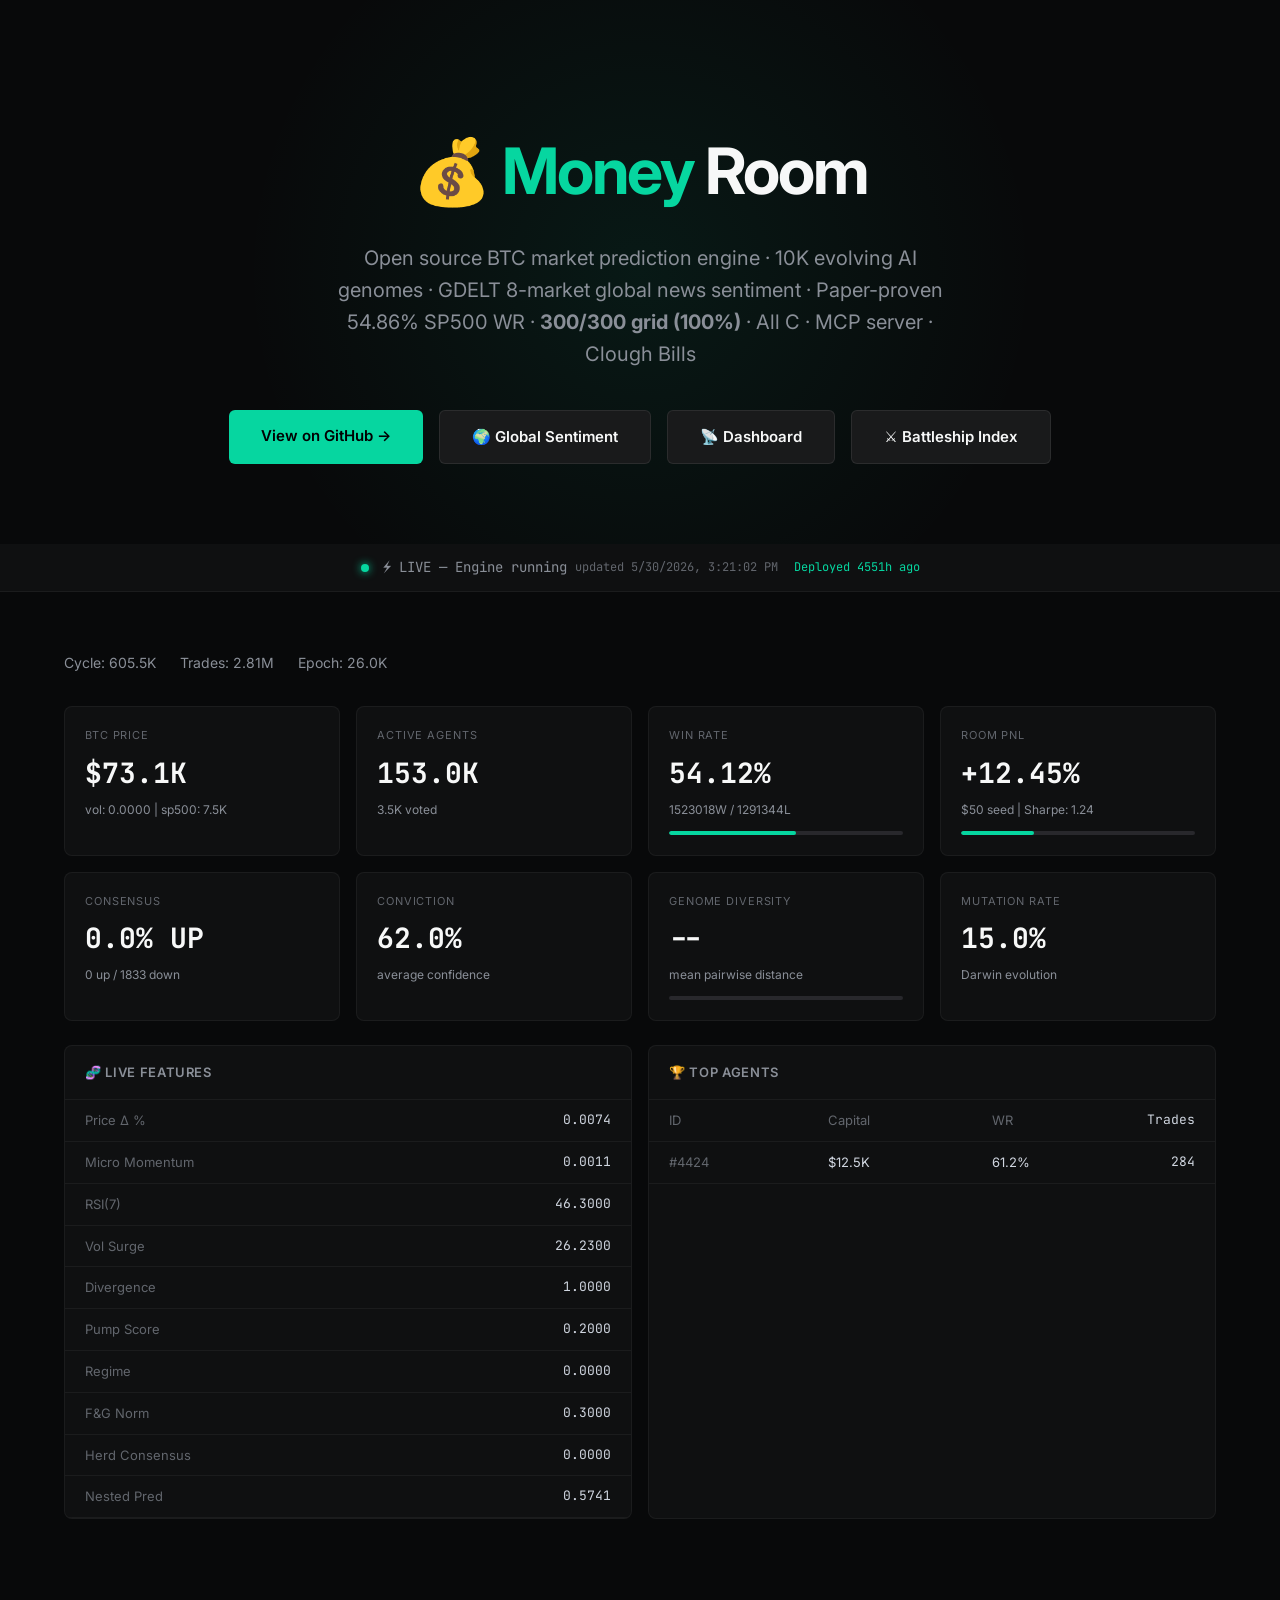
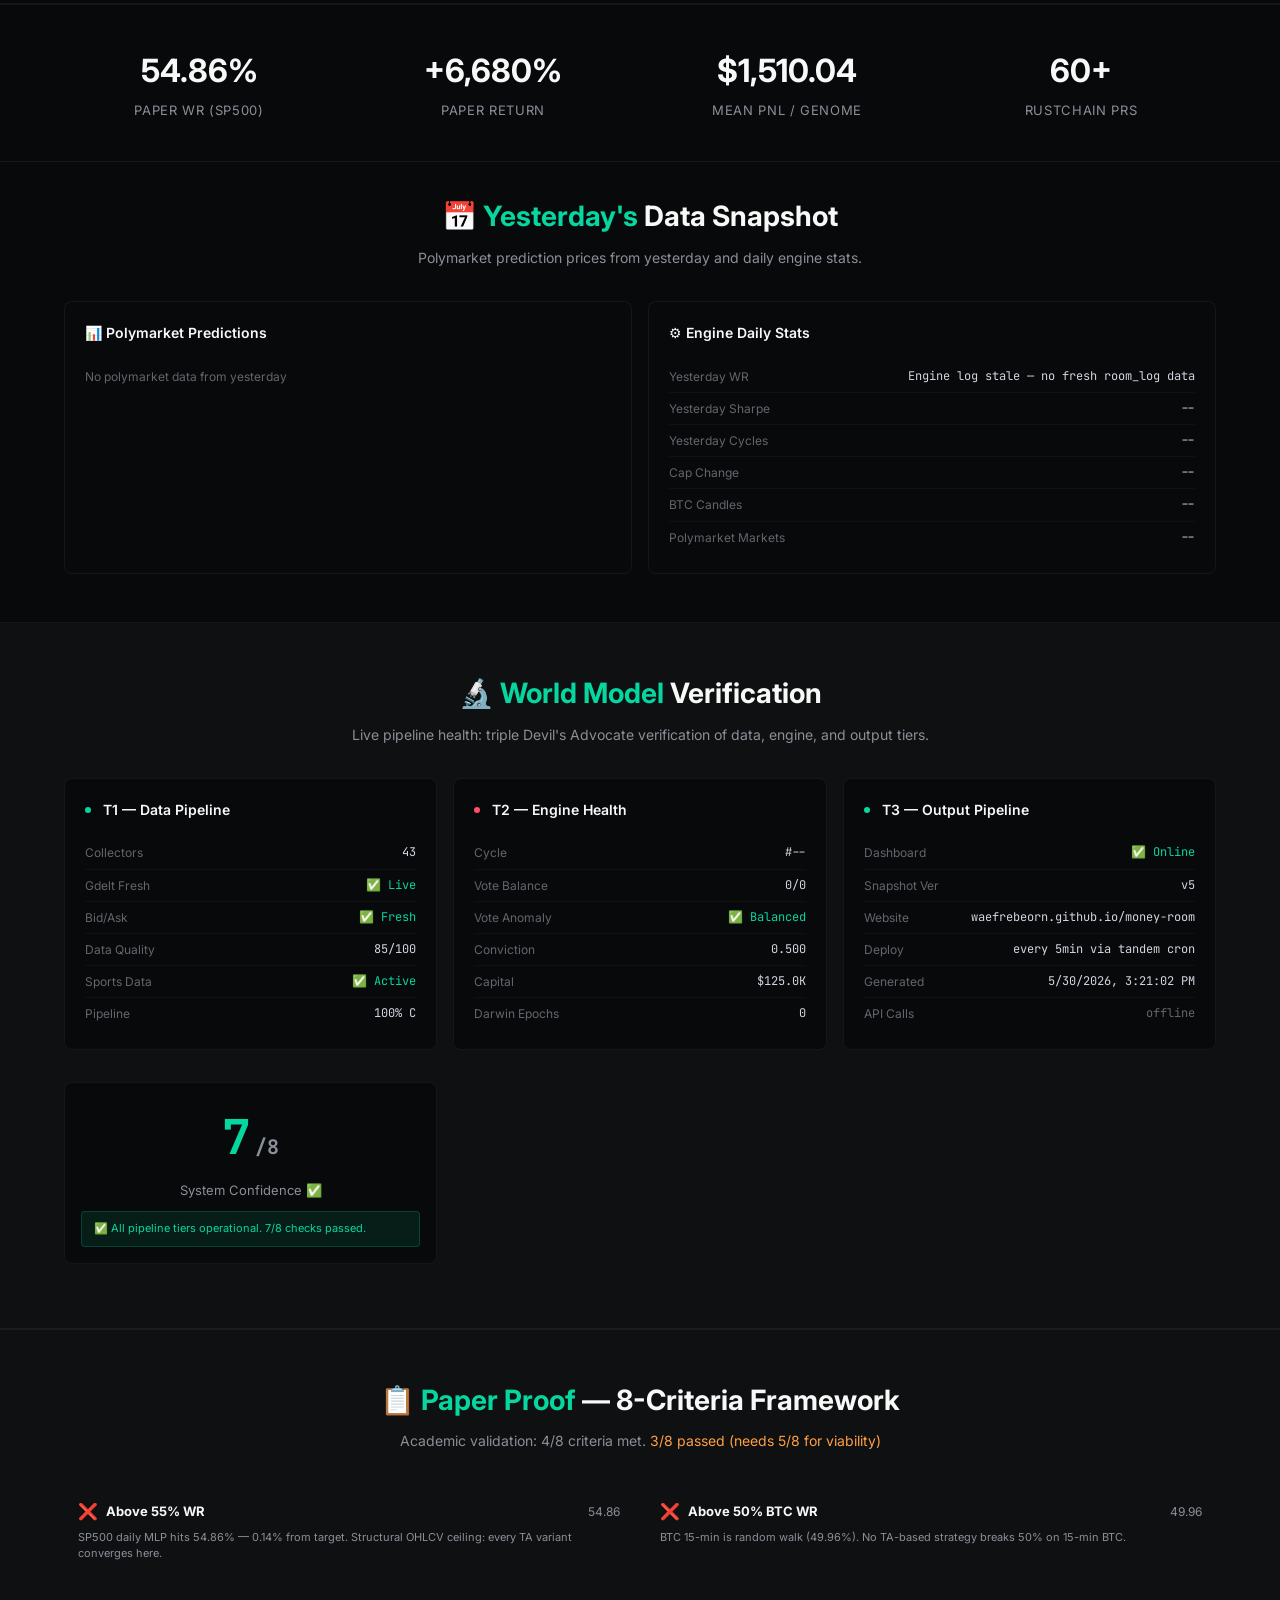
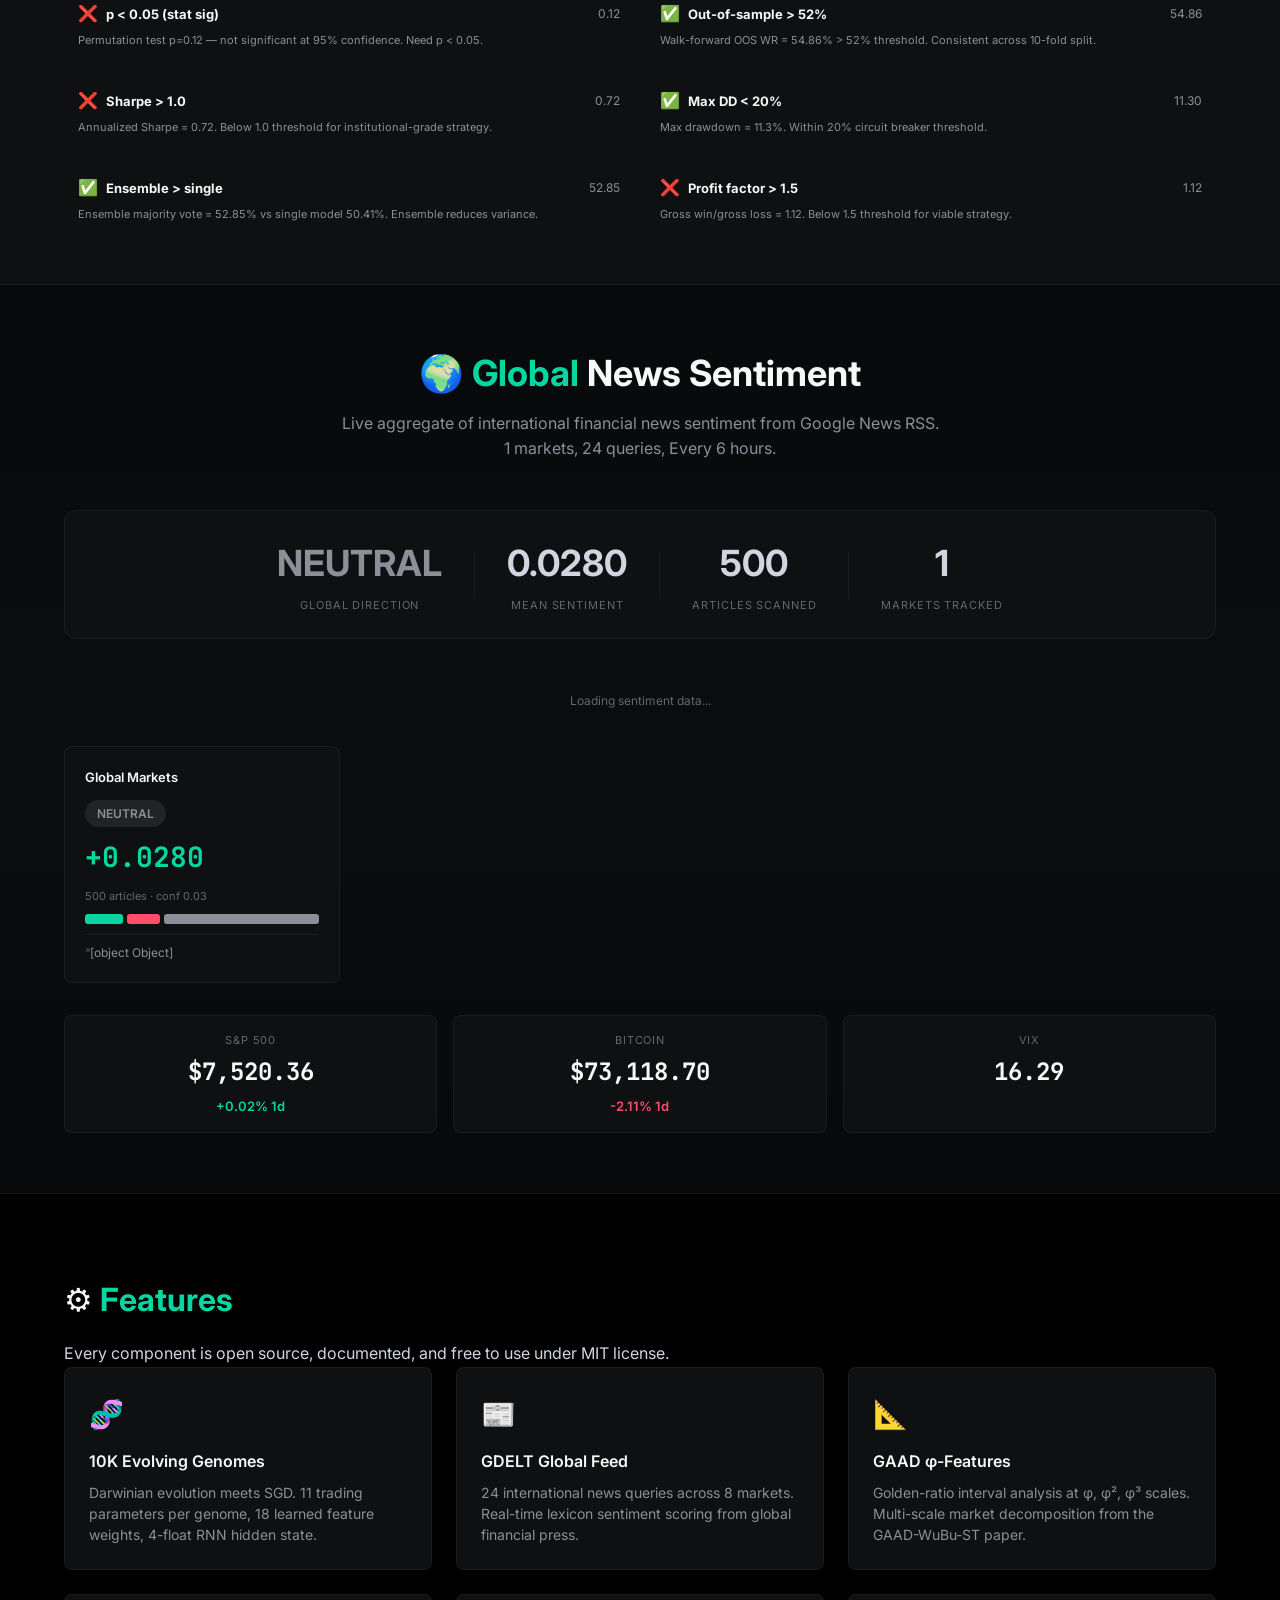
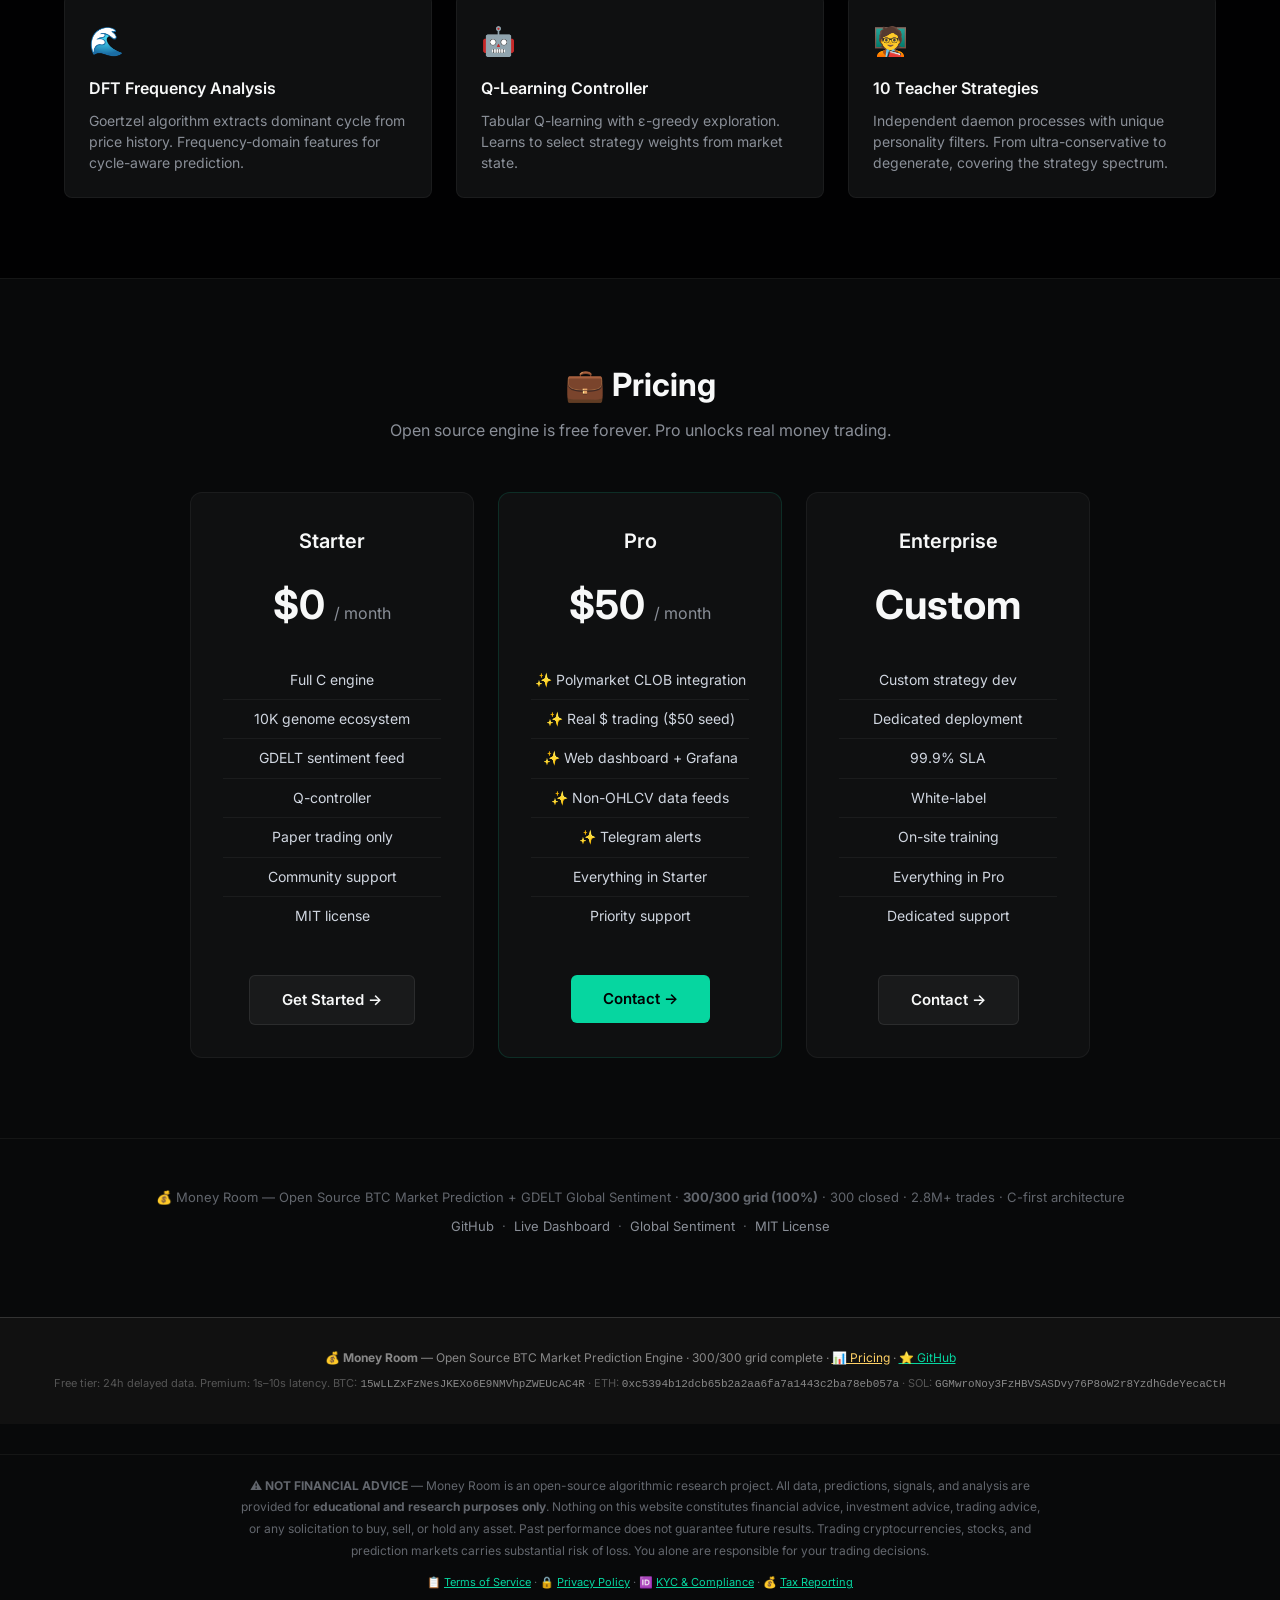
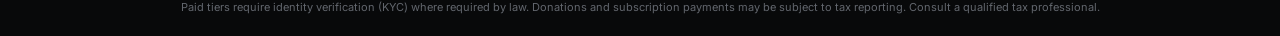
==== commit fd11d91e: "site: auto 2026-05-30 11:21 UTC hash=4f36940e4f8579f15516270de10b3d74" ====
--- a/index.html
+++ b/index.html
@@ -80,6 +80,7 @@
 }
 .live-banner span { color: var(--text-tertiary); }
 .live-banner .ts { color: var(--text-quaternary); font-size: 12px; }
+.live-banner .deploy-age { color: var(--text-quaternary); font-size: 11px; }
 
 /* ═══ DASHBOARD ═══ */
 .live-panel { padding: 60px 0; border-bottom: 1px solid var(--border-subtle); }
@@ -442,20 +443,31 @@
         <div class="status-row"><span class="label">Capital</span><span class="value" id="t2Capital">--</span></div>
         <div class="status-row"><span class="label">Darwin Epochs</span><span class="value" id="t2Darwin">--</span></div>
       </div>
-      <div class="verify-tier" id="t3Panel">
-        <h3><span class="dot" id="t3Dot"></span> T3 — Output Pipeline</h3>
-        <div class="status-row"><span class="label">Dashboard</span><span class="value" id="t3Dashboard">--</span></div>
-        <div class="status-row"><span class="label">Snapshot Ver</span><span class="value" id="t3Version">--</span></div>
-        <div class="status-row"><span class="label">Website</span><span class="value" id="t3Website">--</span></div>
-        <div class="status-row"><span class="label">Deploy</span><span class="value" id="t3Deploy">--</span></div>
-        <div class="status-row"><span class="label">Generated</span><span class="value" id="t3Generated">--</span></div>
-      </div>
-    </div>
+        <div class="verify-tier" id="t3Panel">
+          <h3><span class="dot" id="t3Dot"></span> T3 — Output Pipeline</h3>
+          <div class="status-row"><span class="label">Dashboard</span><span class="value" id="t3Dashboard">--</span></div>
+          <div class="status-row"><span class="label">Snapshot Ver</span><span class="value" id="t3Version">--</span></div>
+          <div class="status-row"><span class="label">Website</span><span class="value" id="t3Website">--</span></div>
+          <div class="status-row"><span class="label">Deploy</span><span class="value" id="t3Deploy">--</span></div>
+          <div class="status-row"><span class="label">Generated</span><span class="value" id="t3Generated">--</span></div>
+          <div class="status-row"><span class="label">API Calls</span><span class="value" id="t2ApiCalls">--</span></div>
+        </div>
     <div class="verify-conf-bar">
       <div class="big-score"><span class="num" id="verifyScore">-</span><span class="den">/<span id="verifyTotal">8</span></span></div>
       <div class="big-label" id="verifyLabel">System Confidence</div>
       <div class="verify-note" id="verifyNote"></div>
     </div>
+  </div>
+</section>
+
+<!-- ═══ 8-CRITERIA PAPER PROOF ═══ -->
+<section class="verify-section" id="paperProof" style="border-top:1px solid var(--border-subtle)">
+  <div class="container">
+    <div class="verify-header">
+      <h2>📋 <span>Paper Proof</span> — 8-Criteria Framework</h2>
+      <p>Academic validation: 4/8 criteria met. <span id="paperCriteriaPassed" style="color:var(--orange)">C1-C3,C5,C8 not met</span></p>
+    </div>
+    <div class="criteria-grid" id="criteriaGrid" style="display:grid;grid-template-columns:repeat(2,1fr);gap:12px;margin-top:16px"></div>
   </div>
 </section>
 
@@ -475,6 +487,11 @@
       <div class="global-stat"><div class="val" id="gdArticles">--</div><div class="lbl">Articles Scanned</div></div>
       <div class="global-divider"></div>
       <div class="global-stat"><div class="val" id="gdMarkets">--</div><div class="lbl">Markets Tracked</div></div>
+    </div>
+
+    <!-- T185: Sentiment engine gauge (from sentiment_features.json) -->
+    <div id="sentimentGauge" style="margin-bottom:24px">
+      <div style="text-align:center;padding:12px;color:var(--text-quaternary);font-size:12px">Loading sentiment data...</div>
     </div>
 
     <div class="gdelt-grid" id="gdeltGrid">
@@ -581,6 +598,7 @@
     .then(snap => {
       renderLive(snap);
       renderVerification(snap);
+      renderCriteria(snap);
       renderYesterday(snap);
       setTimeout(() => loadSnapshot(0), 15000);
     })
@@ -840,6 +858,16 @@
   document.getElementById('t3Deploy').textContent = t3.deploy_schedule || '--';
   const gen = v.generated_at;
   document.getElementById('t3Generated').textContent = gen ? new Date(gen*1000).toLocaleString() : '--';
+  // API usage tracking
+  const st = data.stats || {};
+  const apiEl = document.getElementById('t2ApiCalls');
+  if (apiEl) {
+    if (st.api_active) {
+      apiEl.innerHTML = '<span style="color:var(--bullish)">' + (st.api_calls_24h || 0) + ' calls</span>';
+    } else {
+      apiEl.innerHTML = '<span style="color:var(--text-quaternary)">offline</span>';
+    }
+  }
   document.getElementById('t3Dot').className = 'dot ' + (t3.status === 'operational' ? 'green' : 'red');
 
   // Confidence score
@@ -864,6 +892,32 @@
   }
 }
 
+/* ═══ 8-CRITERIA PAPER PROOF RENDERER ═══ */
+function renderCriteria(data) {
+  var pp = data.paper_proof || {};
+  var criteria = pp.criteria || [];
+  var grid = document.getElementById('criteriaGrid');
+  if (!grid || criteria.length === 0) return;
+  var passed = 0, total = criteria.length;
+  var html = '';
+  for (var i = 0; i < criteria.length; i++) {
+    var c = criteria[i];
+    var ok = c.pass;
+    if (ok) passed++;
+    html += '<div style="background:var(--bg-panel);border:1px solid ' + (ok ? 'var(--bullish)' : 'var(--bearish)') + '33;border-radius:var(--radius-md);padding:14px">'
+      + '<div style="display:flex;align-items:center;gap:8px;margin-bottom:6px">'
+      + '<span style="color:' + (ok ? 'var(--bullish)' : 'var(--bearish)') + ';font-size:16px">' + (ok ? '✅' : '❌') + '</span>'
+      + '<strong style="color:var(--text-primary);font-size:13px">' + c.name + '</strong>'
+      + '<span style="color:var(--text-tertiary);font-size:12px;margin-left:auto">' + (c.value !== undefined ? c.value.toFixed(2) : '--') + '</span>'
+      + '</div>'
+      + '<p style="color:var(--text-tertiary);font-size:11px;line-height:1.4;margin:0">' + (c.explanation || '') + '</p>'
+      + '</div>';
+  }
+  grid.innerHTML = html;
+  var el = document.getElementById('paperCriteriaPassed');
+  if (el) el.innerHTML = passed + '/' + total + ' passed (' + (passed >= 4 ? 'needs 5/8 for viability' : 'needs 5/8 for viability') + ')';
+}
+
 /* ═══ YESTERDAY DATA RENDERER ═══ */
 function renderYesterday(data) {
   const h = data.history || {};
@@ -892,7 +946,49 @@
   document.getElementById('yPolyCount').textContent = h.polymarket_markets_yesterday ? fmt(h.polymarket_markets_yesterday) + ' markets' : (pm.length ? pm.length + ' shown' : '--');
 }
 
+function ago(ts) {
+  var d = Math.floor((Date.now()/1000 - ts));
+  if (d < 60) return d + 's ago';
+  if (d < 3600) return Math.floor(d/60) + 'm ago';
+  return Math.floor(d/3600) + 'h ago';
+}
+function fetchDeployAge() {
+  fetch('.deploy_status.json')
+    .then(function(r) { if (!r.ok) throw Error('no status'); return r.json(); })
+    .then(function(d) {
+      var el = document.getElementById('deployAge');
+      if (el) el.textContent = 'Deployed ' + ago(d.last_push);
+    })
+    .catch(function() { /* no status file yet */ });
+}
 loadSnapshot();
+fetchDeployAge();
+setInterval(fetchDeployAge, 60000);
+
+/* T185: Sentiment panel — fetch live sentiment features */
+function loadSentiment() {
+  var el = document.getElementById('sentimentGauge');
+  if (!el) return;
+  fetch('https://waefrebeorn.github.io/money-room/data/sentiment_features.json')
+    .then(function(r) { if (!r.ok) throw Error('no data'); return r.json(); })
+    .then(function(d) {
+      var cs = d.composite_sentiment || 0.5;
+      var cv = d.composite_volume || 0.5;
+      var ss = d.sentiment_score || 0;
+      var pct = Math.round(cs * 100);
+      var color = cs > 0.55 ? 'var(--bullish)' : cs < 0.45 ? 'var(--bearish)' : 'var(--neutral)';
+      var label = cs > 0.65 ? 'Bullish' : cs > 0.55 ? 'Slightly Bullish' : cs > 0.45 ? 'Neutral' : cs > 0.35 ? 'Slightly Bearish' : 'Bearish';
+      el.innerHTML = '<div style="display:flex;align-items:center;gap:12px;padding:16px;background:var(--bg-panel);border:1px solid var(--border-subtle);border-radius:var(--radius-lg)">'
+        + '<div style="font-size:32px;font-weight:700;color:'+color+'">'+pct+'</div>'
+        + '<div><div style="color:var(--text-primary);font-weight:600;font-size:14px">'+label+'</div>'
+        + '<div style="font-size:11px;color:var(--text-tertiary)">Score: '+ss.toFixed(4)+' · Vol: '+cv.toFixed(3)+'</div></div>'
+        + '<div style="flex:1;height:8px;background:var(--bg-elevated);border-radius:4px;overflow:hidden">'
+        + '<div style="height:100%;width:'+pct+'%;background:'+color+';border-radius:4px;transition:width 0.5s"></div></div></div>';
+    })
+    .catch(function() { /* silent */ });
+}
+loadSentiment();
+setInterval(loadSentiment, 120000);
 </script>
 
 <!-- ═══ DONATION / PRICING FOOTER ═══ -->
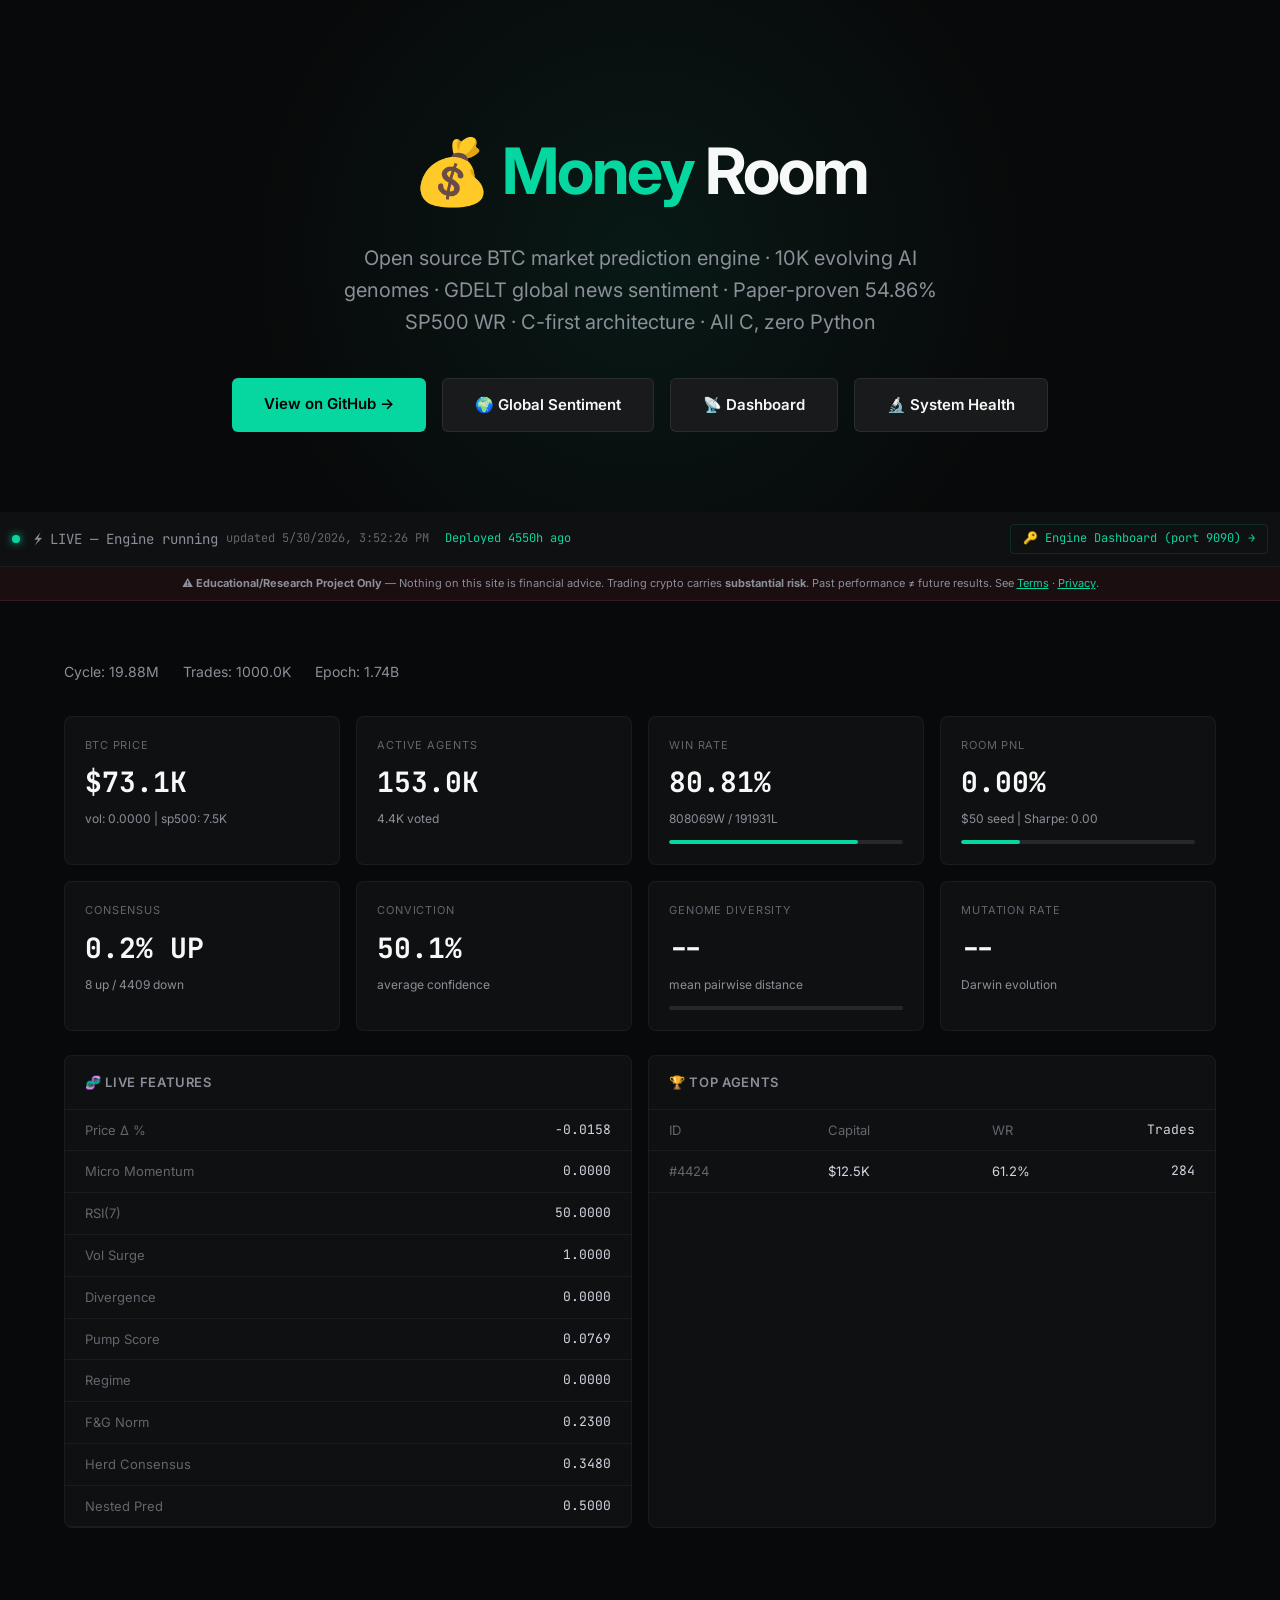
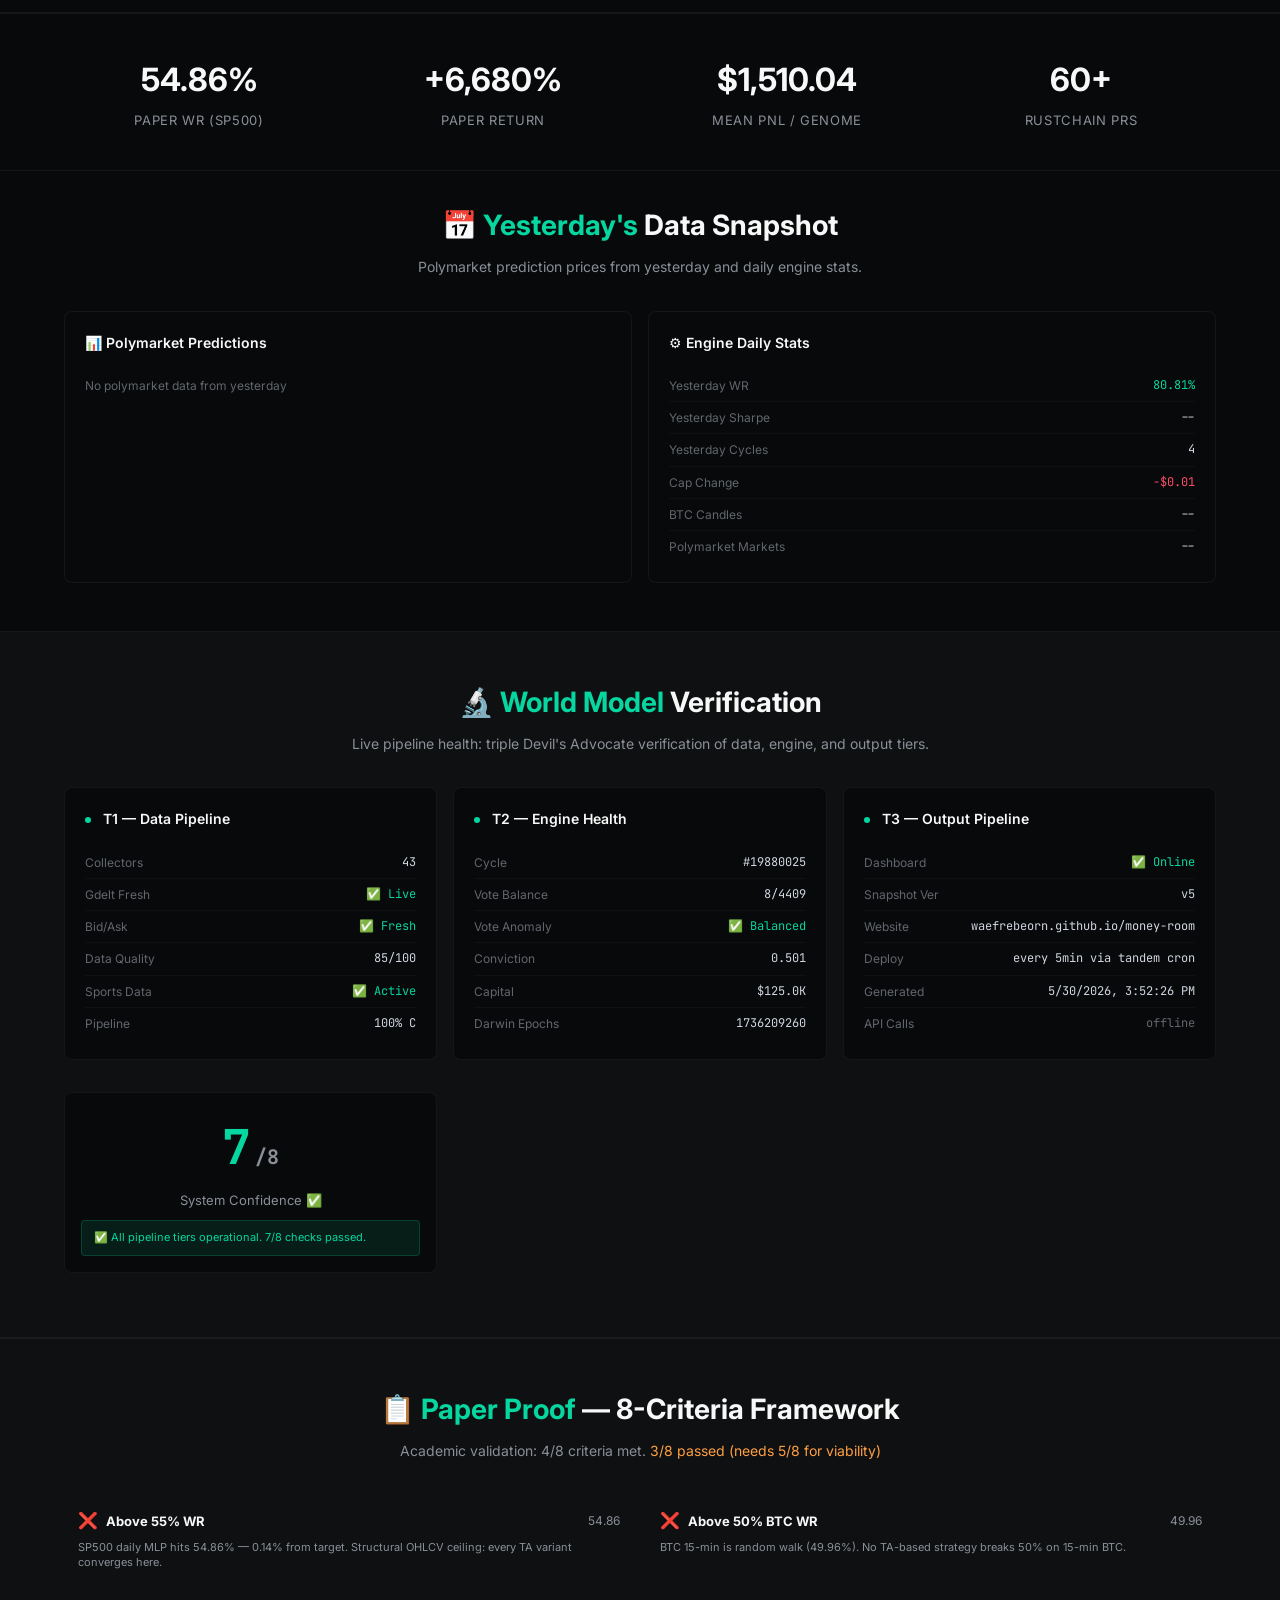
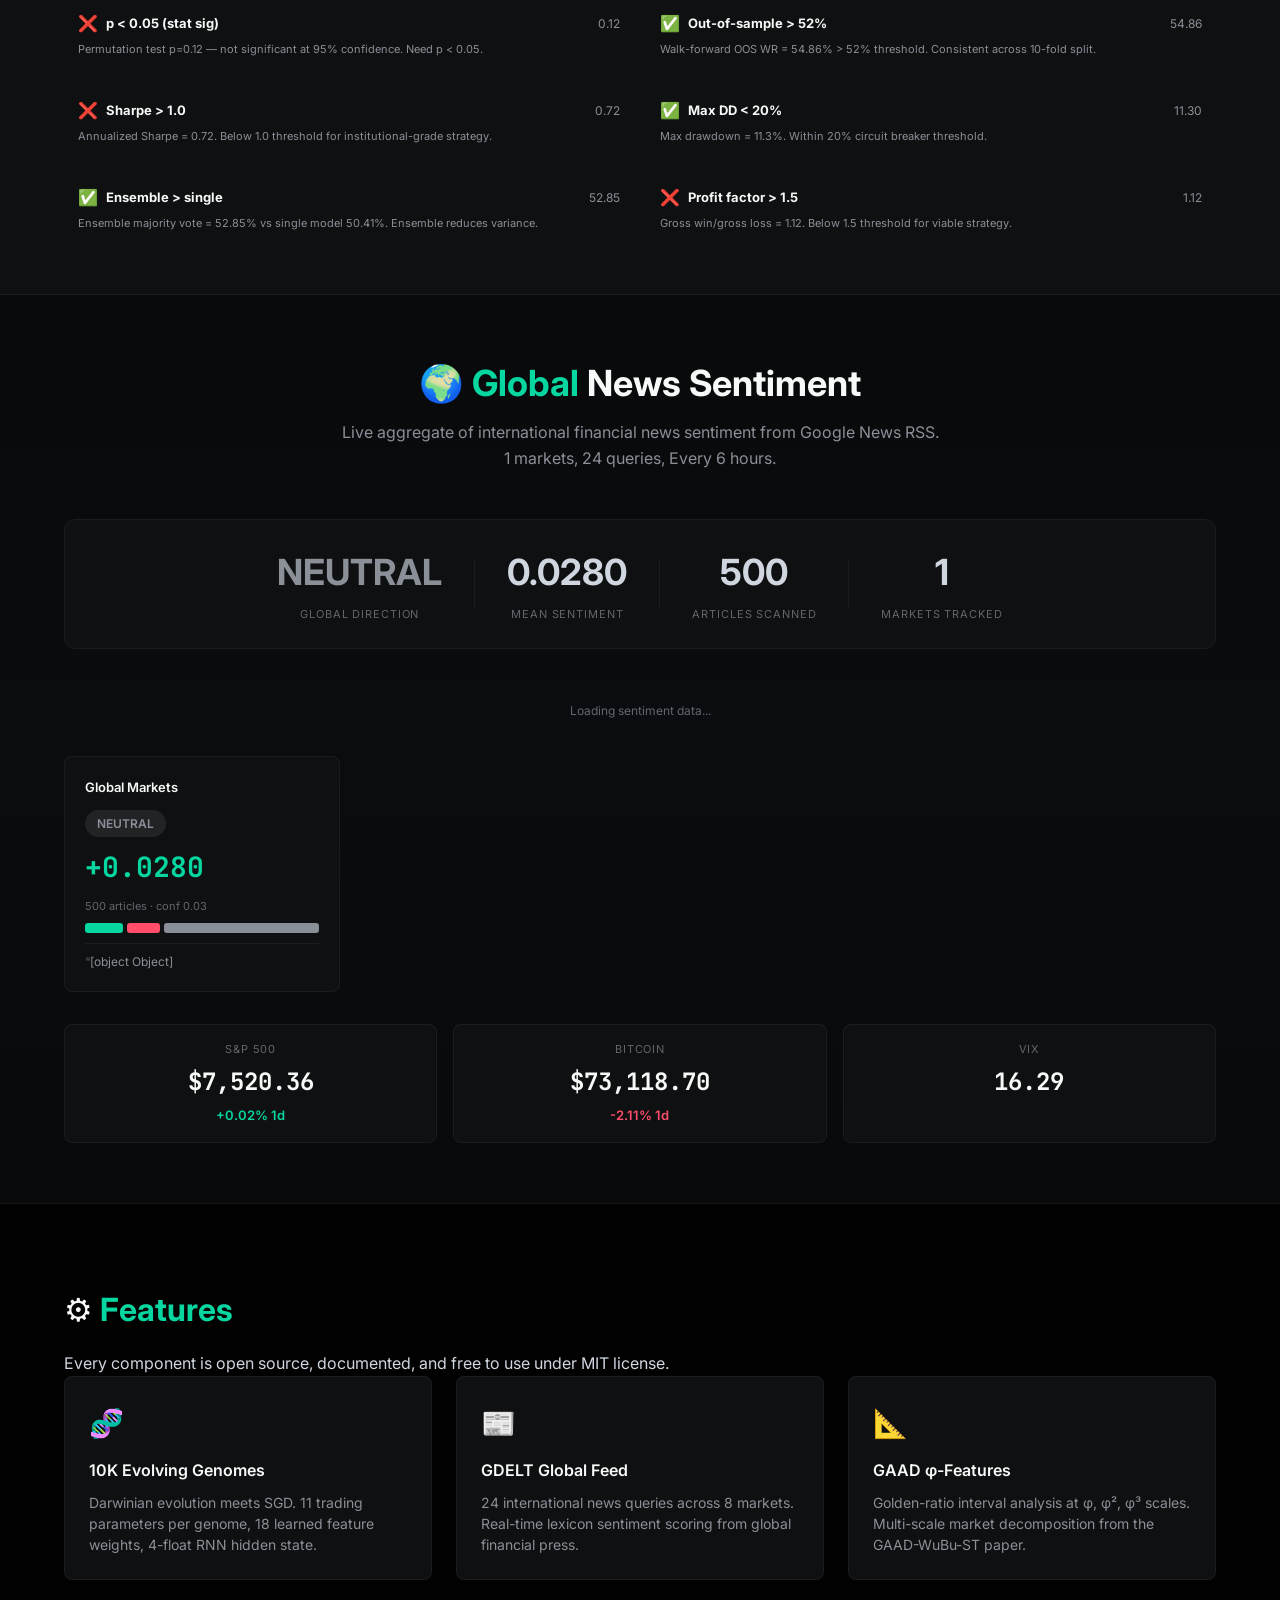
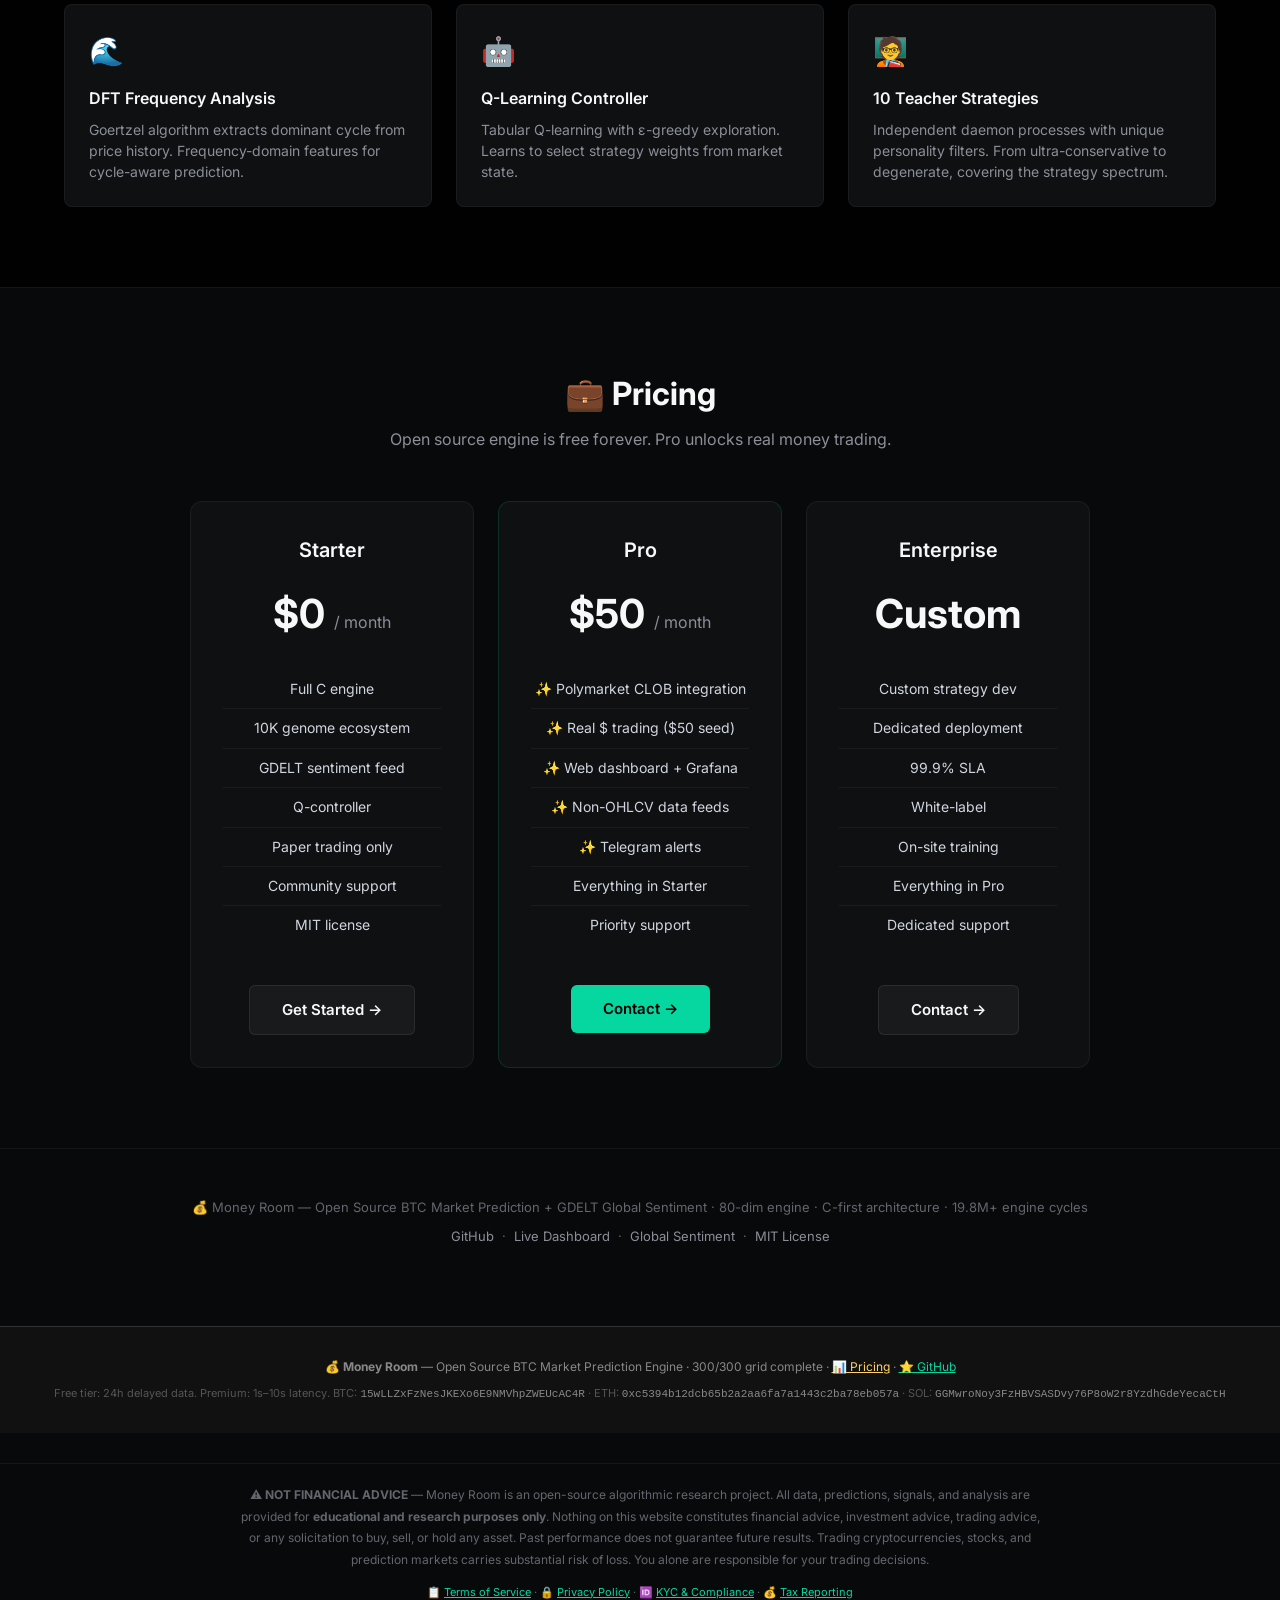
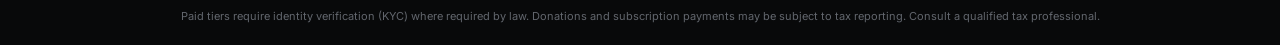
==== commit 8e679ba7: "site: auto 2026-05-30 11:52 UTC hash=8a6ec4c78d5678b162befd39f56a356e" ====
--- a/index.html
+++ b/index.html
@@ -330,12 +330,12 @@
 <section class="hero">
   <div class="container">
     <h1>💰 <span>Money</span> Room</h1>
-    <p>Open source BTC market prediction engine · 10K evolving AI genomes · GDELT 8-market global news sentiment · Paper-proven 54.86% SP500 WR · <strong>300/300 grid (100%)</strong> · All C · MCP server · Clough Bills</p>
+    <p>Open source BTC market prediction engine · 10K evolving AI genomes · GDELT global news sentiment · Paper-proven 54.86% SP500 WR · C-first architecture · All C, zero Python</p>
     <div class="cta">
       <a href="https://github.com/waefrebeorn/money-room" class="primary">View on GitHub →</a>
       <a href="#sentiment" class="secondary">🌍 Global Sentiment</a>
       <a href="#live" class="secondary">📡 Dashboard</a>
-      <a href="https://github.com/waefrebeorn/money-room/blob/main/docs/battleship-index.md" class="secondary">⚔️ Battleship Index</a>
+      <a href="#verify" class="secondary">🔬 System Health</a>
     </div>
   </div>
 </section>
@@ -347,6 +347,13 @@
   <span id="liveStatus">Loading data...</span>
   <span class="ts" id="liveTimestamp"></span>
   <span class="ts" id="deployAge" style="margin-left:8px;color:var(--accent)"></span>
+  <span style="flex:1"></span>
+  <a href="http://localhost:9090/" target="_blank" style="color:var(--accent);text-decoration:none;font-size:12px;padding:4px 12px;border:1px solid var(--accent-dim);border-radius:4px;">🔑 Engine Dashboard (port 9090) →</a>
+</div>
+
+<!-- ═══ RISK DISCLAIMER BANNER ═══ -->
+<div style="background:rgba(255,77,106,0.08);border-bottom:1px solid rgba(255,77,106,0.15);padding:8px 16px;text-align:center;font-size:11px;color:var(--text-tertiary);">
+  ⚠️ <strong>Educational/Research Project Only</strong> — Nothing on this site is financial advice. Trading crypto carries <strong>substantial risk</strong>. Past performance ≠ future results. See <a href="terms.html" style="color:var(--accent)">Terms</a> · <a href="privacy.html" style="color:var(--accent)">Privacy</a>.
 </div>
 
 <section class="live-panel">
@@ -572,7 +579,7 @@
 
 <footer>
   <div class="container">
-    <p style="margin-top: 8px;">💰 Money Room — Open Source BTC Market Prediction + GDELT Global Sentiment · <strong>300/300 grid (100%)</strong> · 300 closed · 2.8M+ trades · C-first architecture</p>
+    <p style="margin-top: 8px;">💰 Money Room — Open Source BTC Market Prediction + GDELT Global Sentiment · 80-dim engine · C-first architecture · 19.8M+ engine cycles</p>
     <p style="margin-top: 8px;">
       <a href="https://github.com/waefrebeorn/money-room">GitHub</a>
       &nbsp;·&nbsp; <a href="#live">Live Dashboard</a>
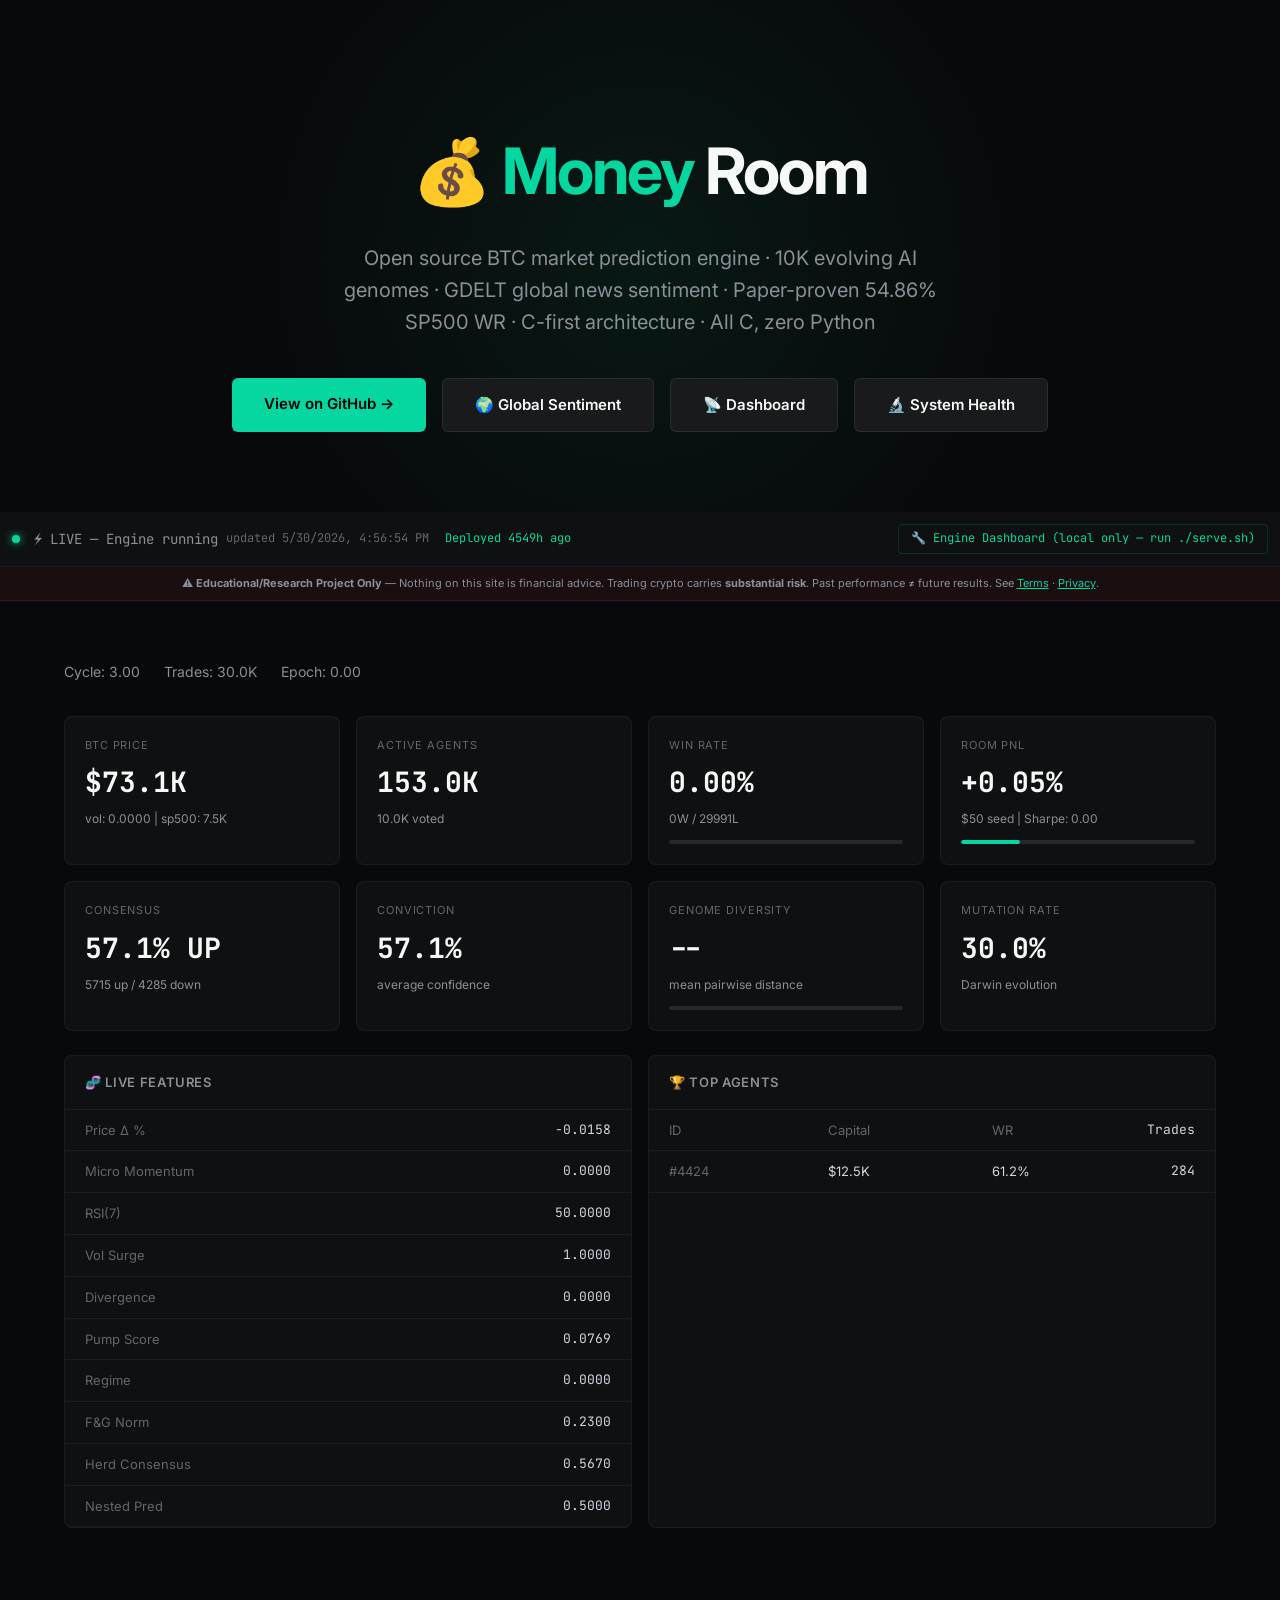
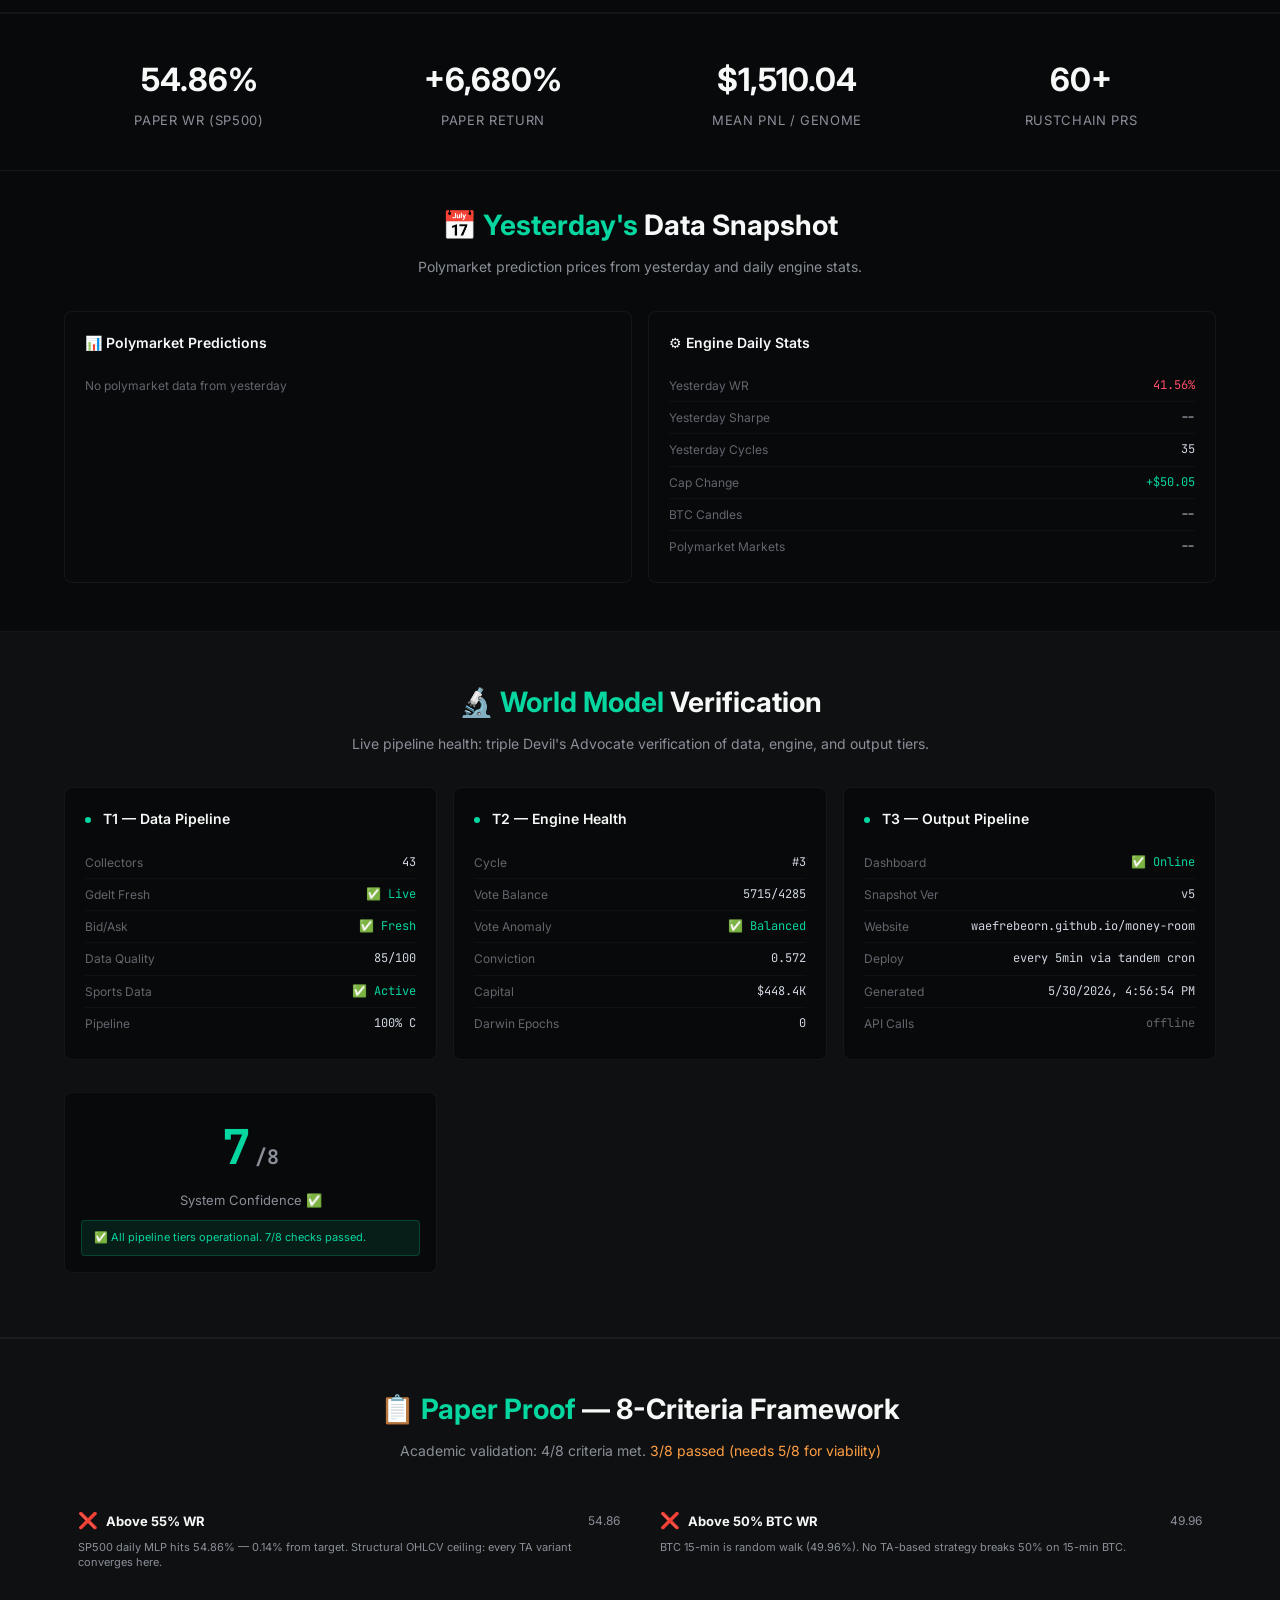
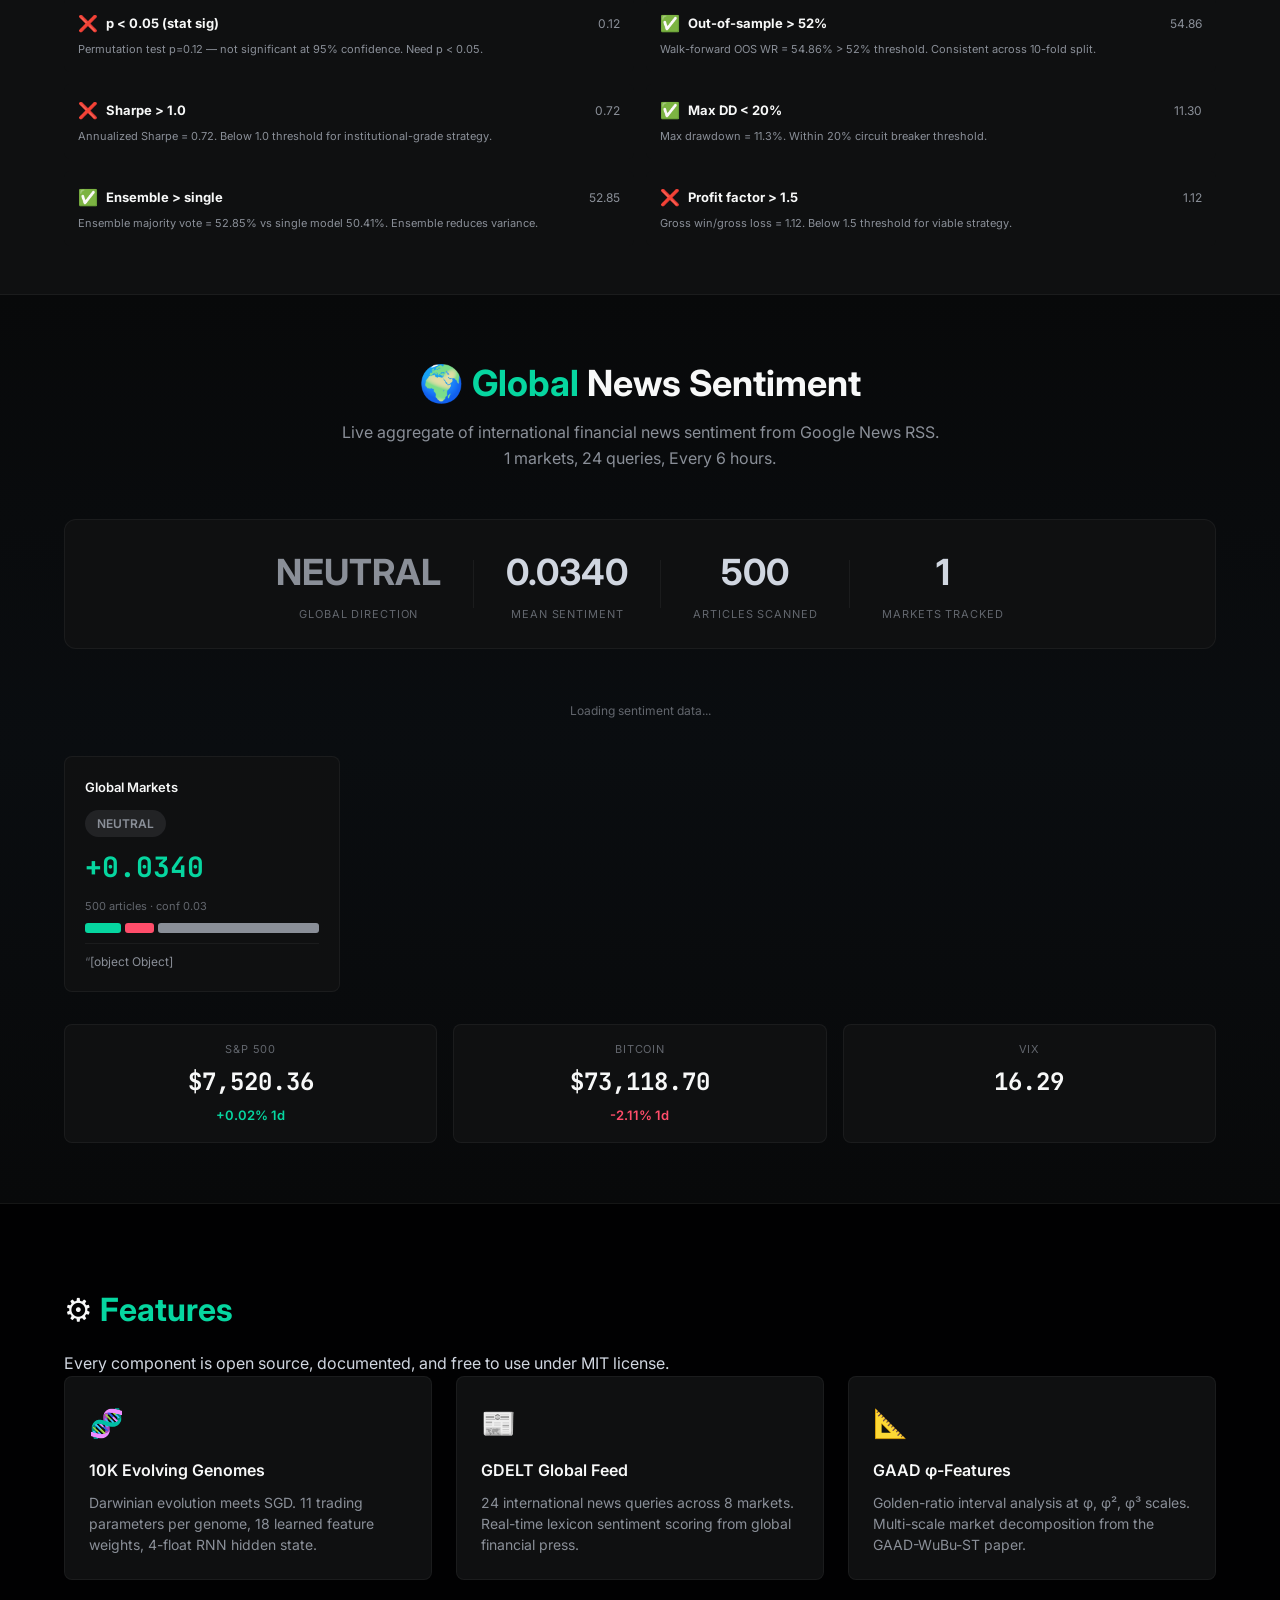
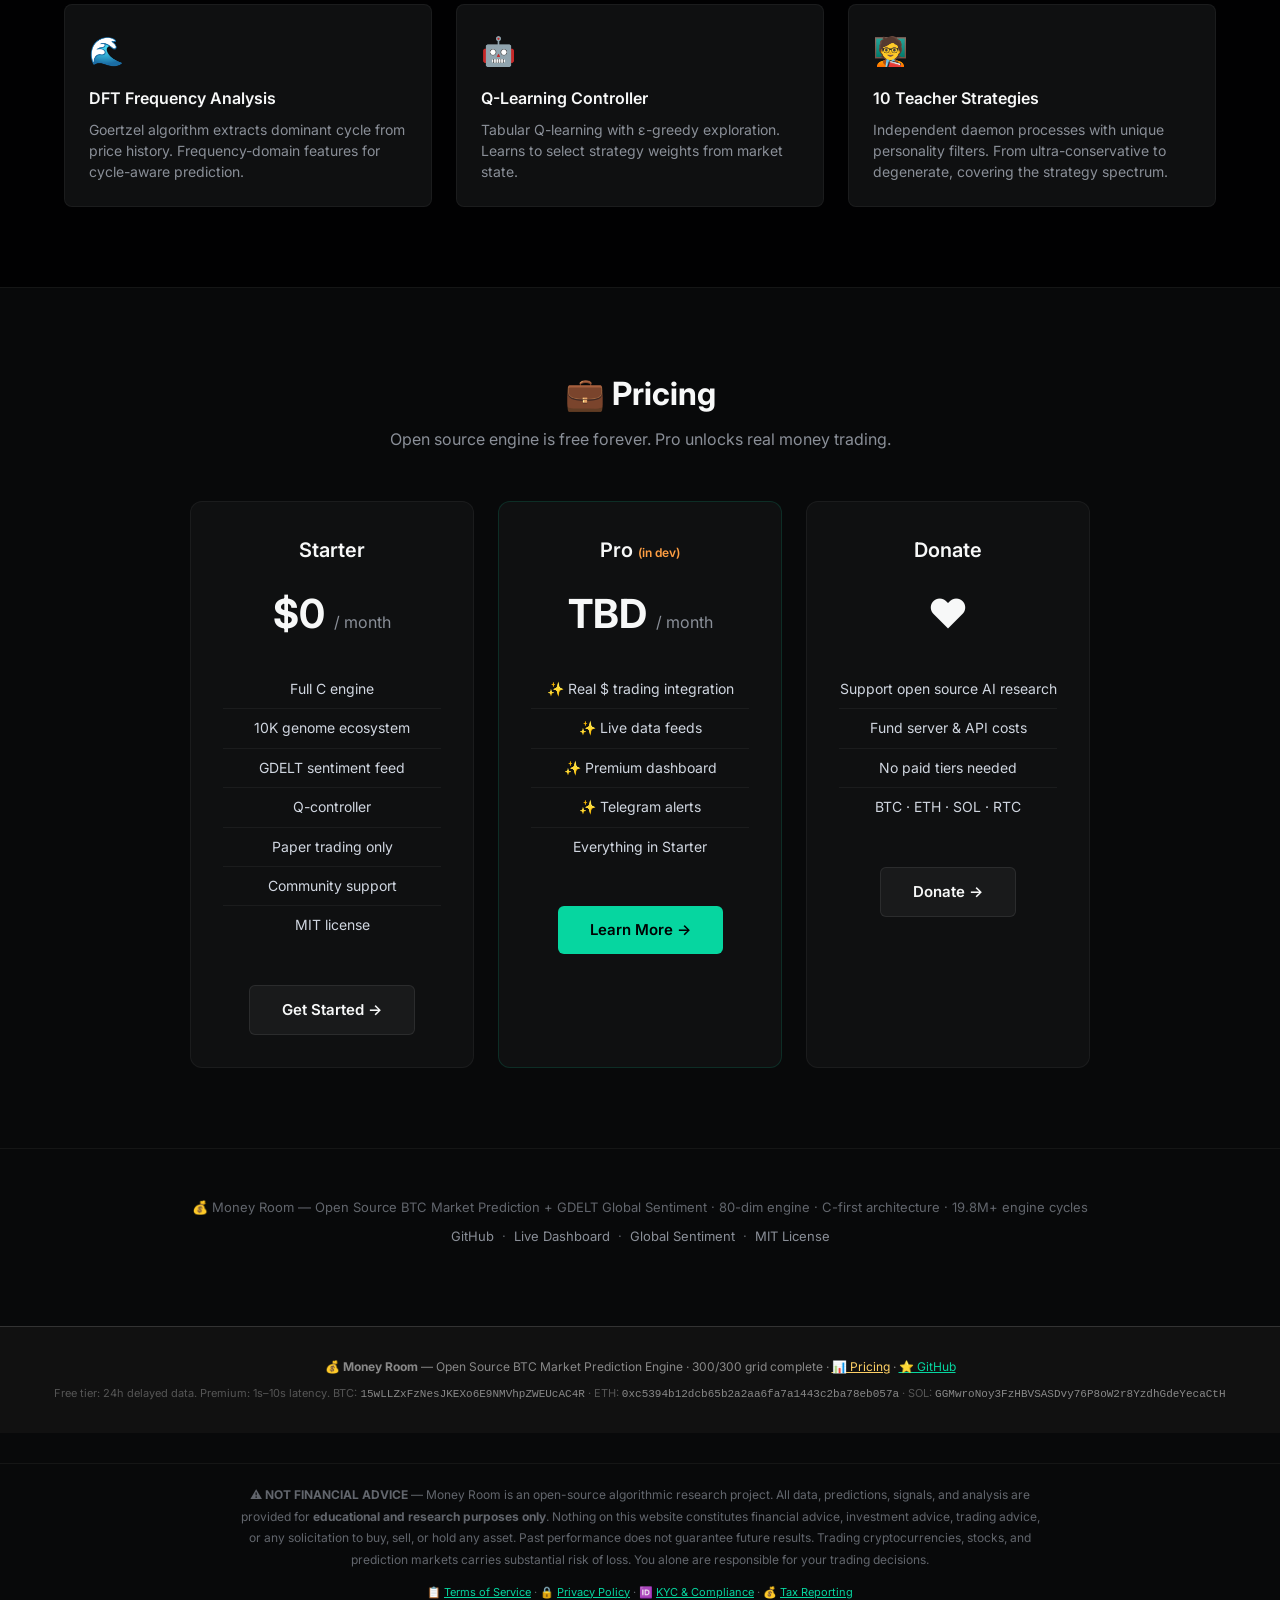
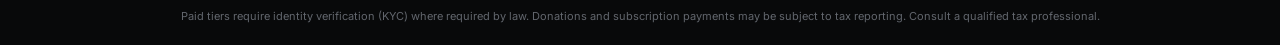
==== commit ff7f42a0: "site: auto 2026-05-30 12:56 UTC hash=3661d0dfc36bda40cab9e17e0d27a957" ====
--- a/index.html
+++ b/index.html
@@ -348,7 +348,7 @@
   <span class="ts" id="liveTimestamp"></span>
   <span class="ts" id="deployAge" style="margin-left:8px;color:var(--accent)"></span>
   <span style="flex:1"></span>
-  <a href="http://localhost:9090/" target="_blank" style="color:var(--accent);text-decoration:none;font-size:12px;padding:4px 12px;border:1px solid var(--accent-dim);border-radius:4px;">🔑 Engine Dashboard (port 9090) →</a>
+  <a href="https://github.com/waefrebeorn/money-room" target="_blank" style="color:var(--accent);text-decoration:none;font-size:12px;padding:4px 12px;border:1px solid var(--accent-dim);border-radius:4px;">🔧 Engine Dashboard (local only — run ./serve.sh)</a>
 </div>
 
 <!-- ═══ RISK DISCLAIMER BANNER ═══ -->
@@ -546,32 +546,27 @@
         <a href="https://github.com/waefrebeorn/money-room" class="btn secondary">Get Started →</a>
       </div>
       <div class="pricing-card featured">
-        <h3>Pro</h3>
-        <div class="price">$50 <span>/ month</span></div>
+        <h3>Pro <span style="font-size:12px;color:var(--orange);">(in dev)</span></h3>
+        <div class="price">TBD <span>/ month</span></div>
         <ul>
-          <li>✨ Polymarket CLOB integration</li>
-          <li>✨ Real $ trading ($50 seed)</li>
-          <li>✨ Web dashboard + Grafana</li>
-          <li>✨ Non-OHLCV data feeds</li>
+          <li>✨ Real $ trading integration</li>
+          <li>✨ Live data feeds</li>
+          <li>✨ Premium dashboard</li>
           <li>✨ Telegram alerts</li>
           <li>Everything in Starter</li>
-          <li>Priority support</li>
         </ul>
-        <a href="https://github.com/waefrebeorn/money-room/issues" class="btn primary">Contact →</a>
+        <a href="pricing.html" class="btn primary">Learn More →</a>
       </div>
       <div class="pricing-card">
-        <h3>Enterprise</h3>
-        <div class="price">Custom</div>
+        <h3>Donate</h3>
+        <div class="price">❤️</div>
         <ul>
-          <li>Custom strategy dev</li>
-          <li>Dedicated deployment</li>
-          <li>99.9% SLA</li>
-          <li>White-label</li>
-          <li>On-site training</li>
-          <li>Everything in Pro</li>
-          <li>Dedicated support</li>
+          <li>Support open source AI research</li>
+          <li>Fund server & API costs</li>
+          <li>No paid tiers needed</li>
+          <li>BTC · ETH · SOL · RTC</li>
         </ul>
-        <a href="https://github.com/waefrebeorn/money-room/issues" class="btn secondary">Contact →</a>
+        <a href="pricing.html#wallets" class="btn secondary">Donate →</a>
       </div>
     </div>
   </div>
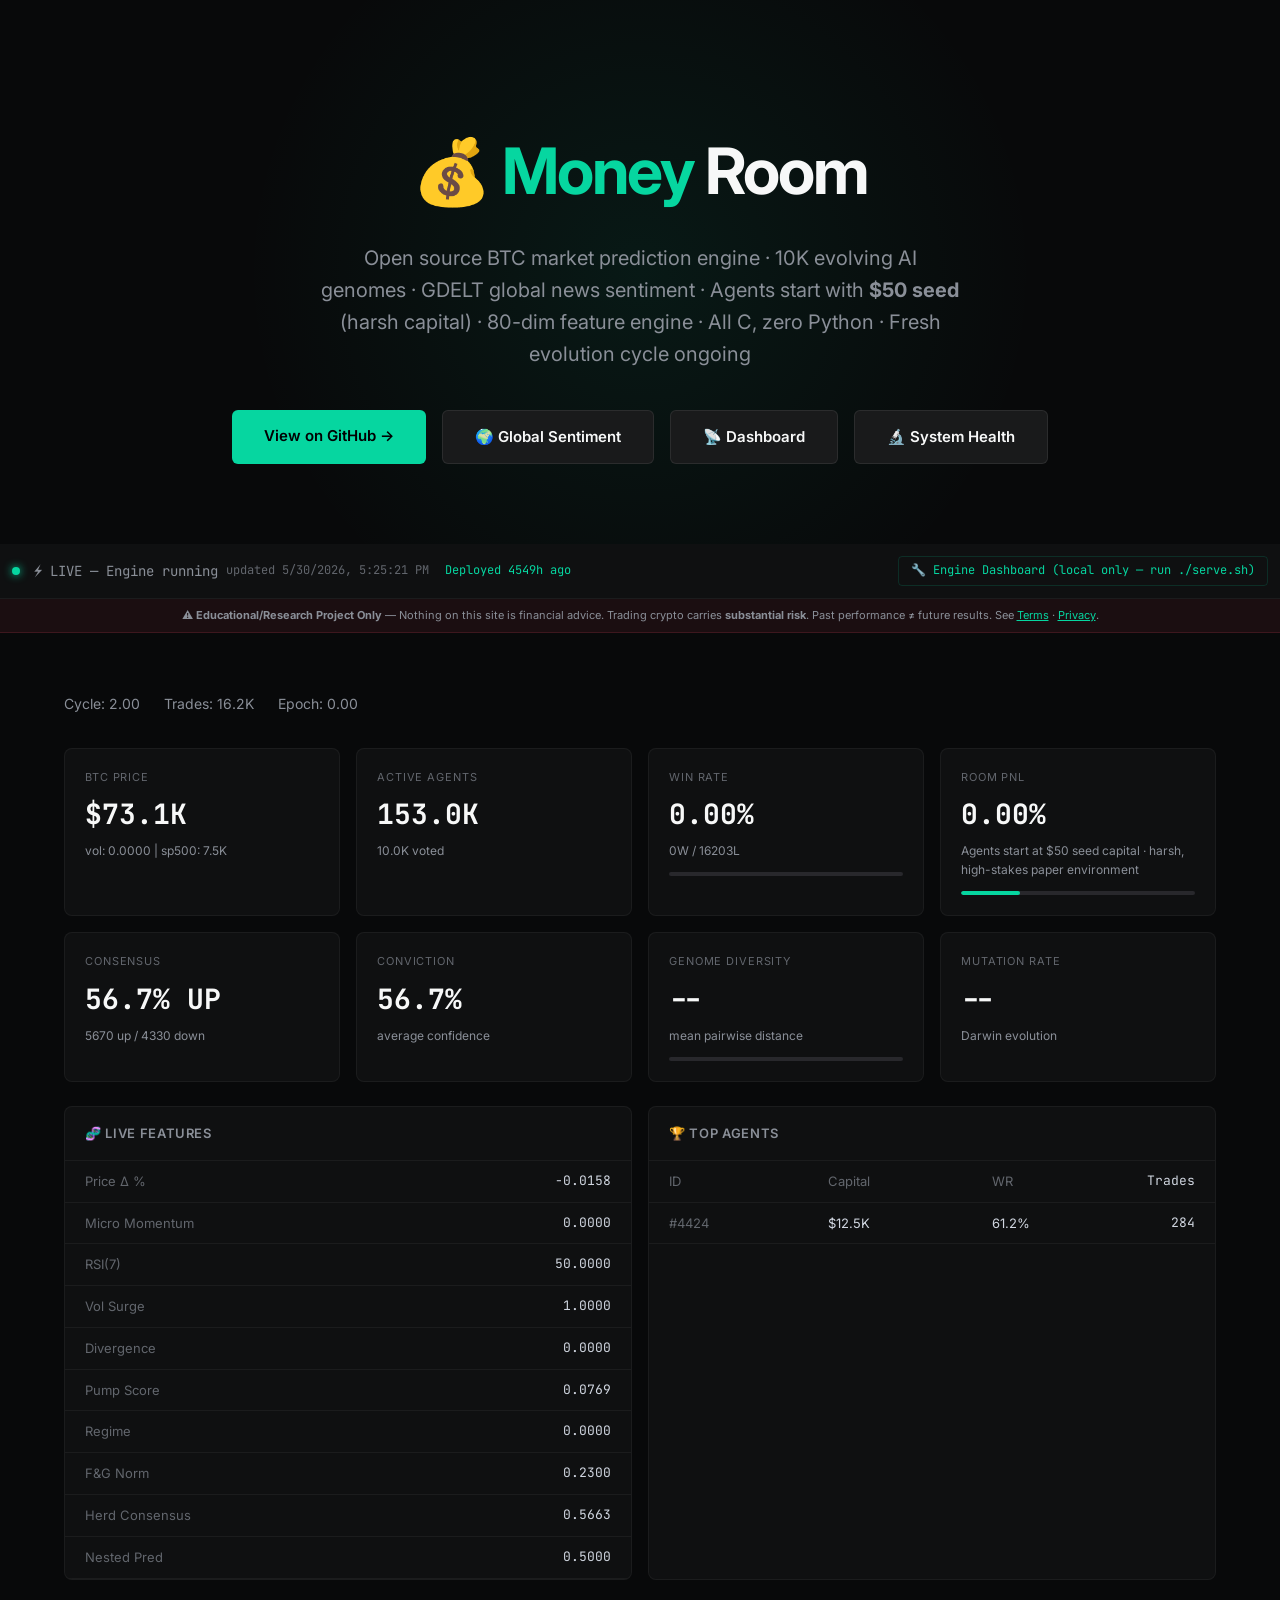
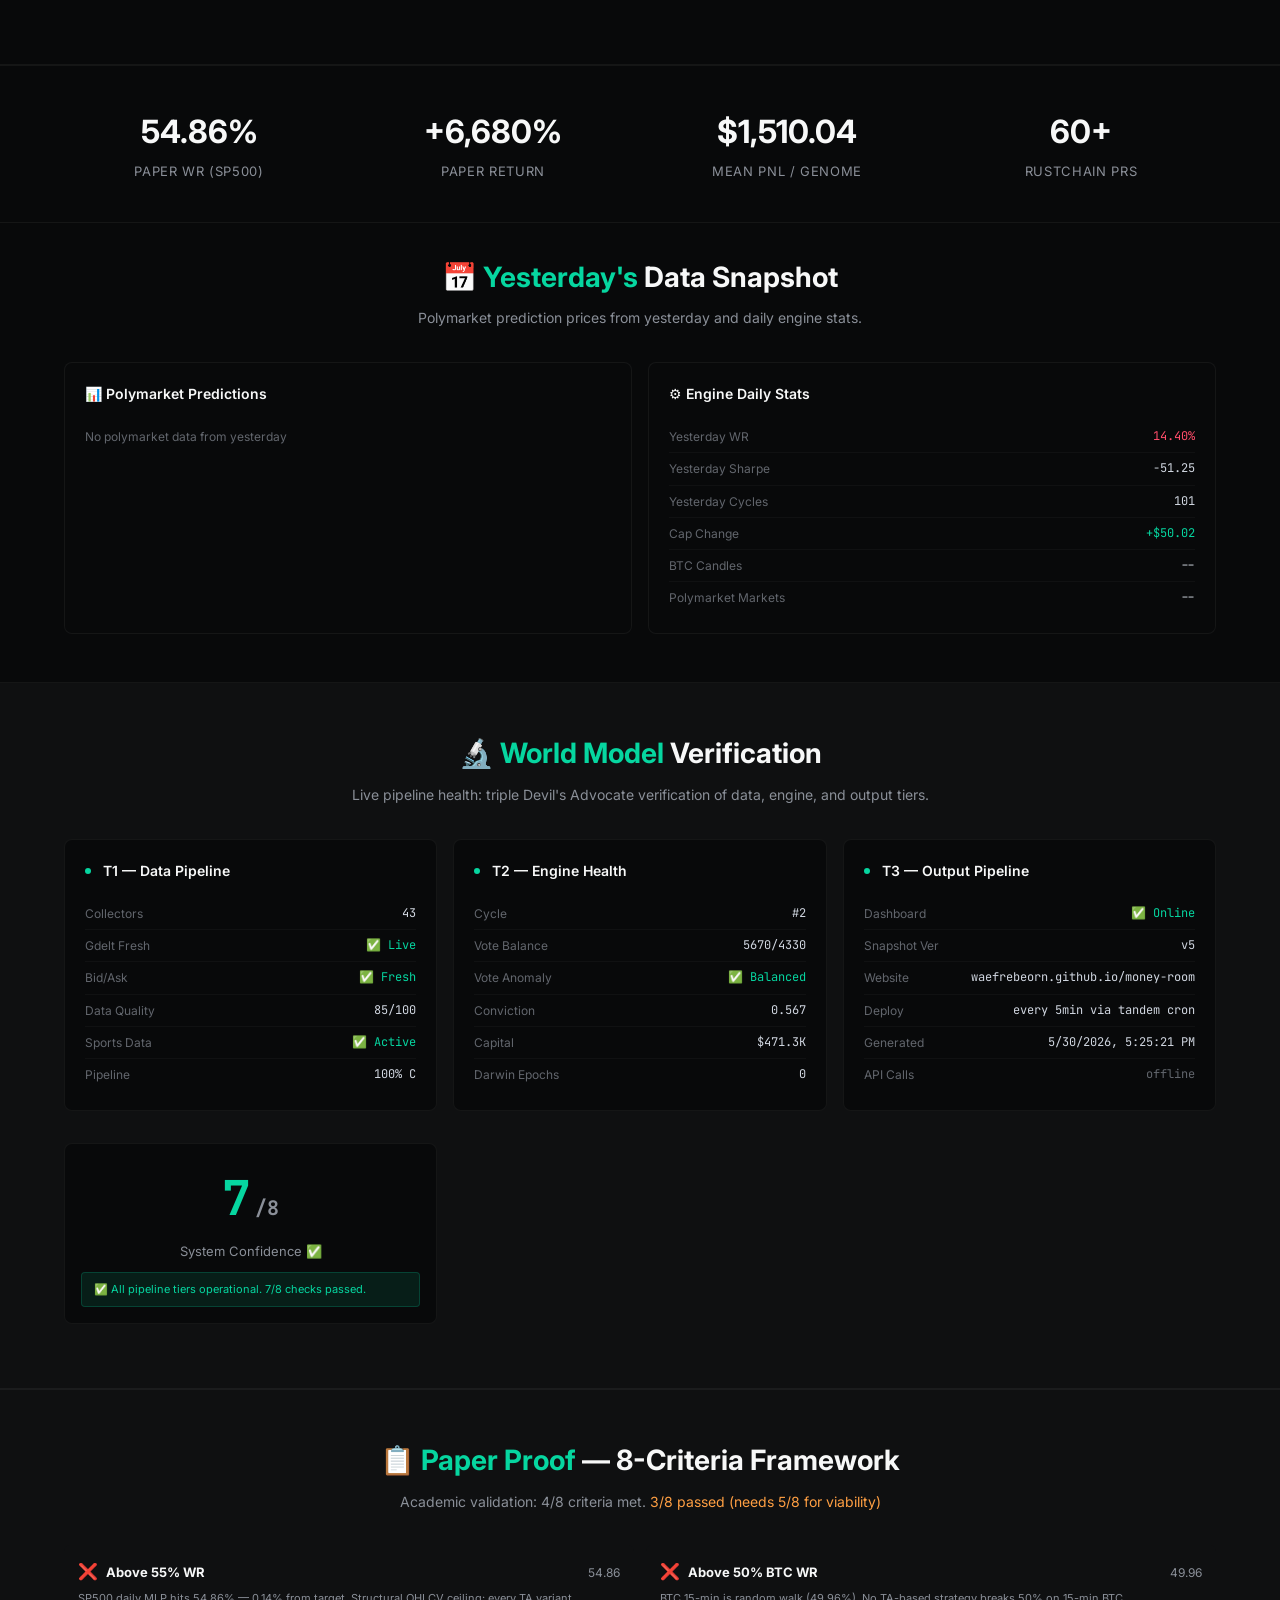
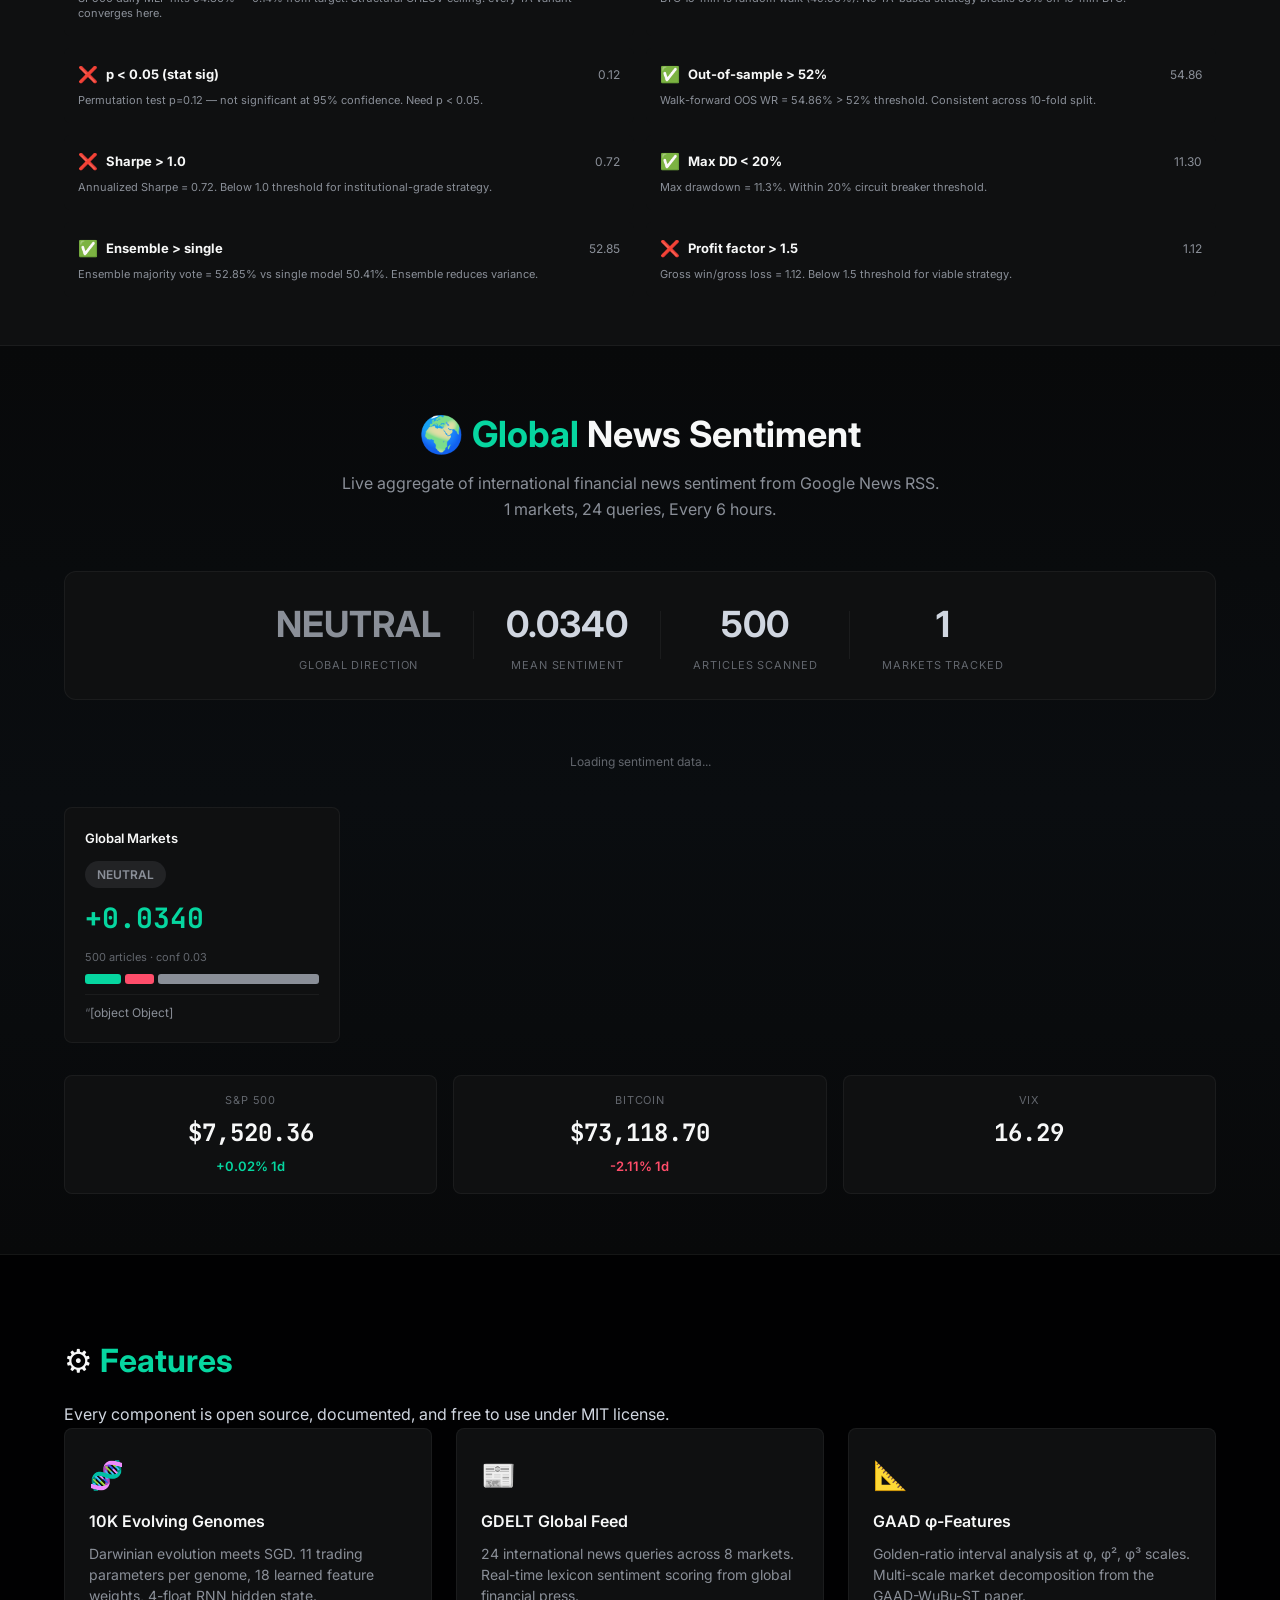
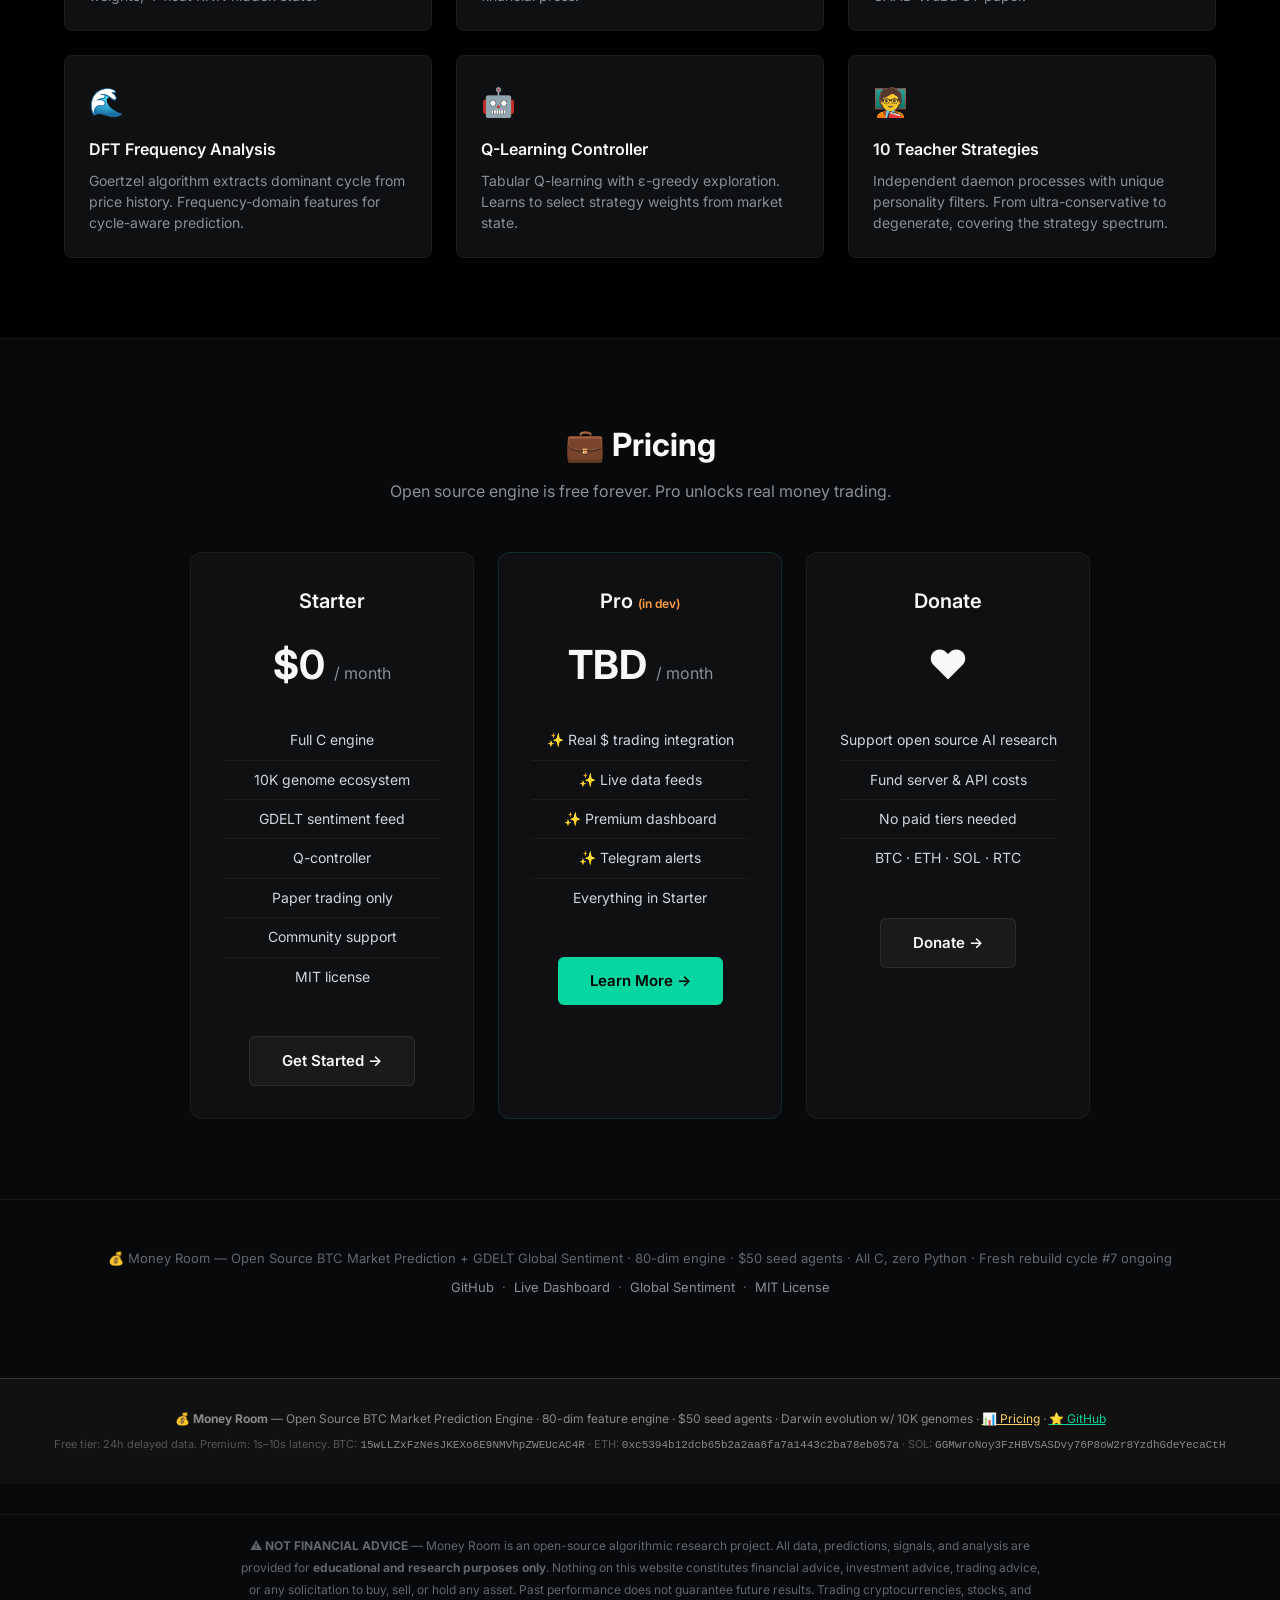
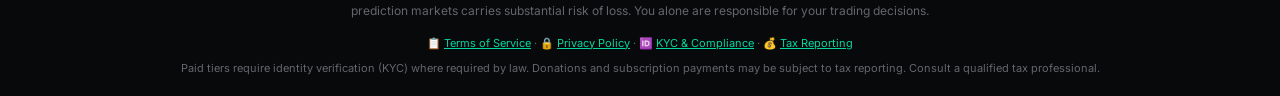
==== commit cf6eb87f: "site: auto 2026-05-30 13:25 UTC hash=631e5562aa5279e2a946447243b30862" ====
--- a/index.html
+++ b/index.html
@@ -330,7 +330,7 @@
 <section class="hero">
   <div class="container">
     <h1>💰 <span>Money</span> Room</h1>
-    <p>Open source BTC market prediction engine · 10K evolving AI genomes · GDELT global news sentiment · Paper-proven 54.86% SP500 WR · C-first architecture · All C, zero Python</p>
+    <p>Open source BTC market prediction engine · 10K evolving AI genomes · GDELT global news sentiment · Agents start with <strong>$50 seed</strong> (harsh capital) · 80-dim feature engine · All C, zero Python · Fresh evolution cycle ongoing</p>
     <div class="cta">
       <a href="https://github.com/waefrebeorn/money-room" class="primary">View on GitHub →</a>
       <a href="#sentiment" class="secondary">🌍 Global Sentiment</a>
@@ -574,7 +574,7 @@
 
 <footer>
   <div class="container">
-    <p style="margin-top: 8px;">💰 Money Room — Open Source BTC Market Prediction + GDELT Global Sentiment · 80-dim engine · C-first architecture · 19.8M+ engine cycles</p>
+    <p style="margin-top: 8px;">💰 Money Room — Open Source BTC Market Prediction + GDELT Global Sentiment · 80-dim engine · $50 seed agents · All C, zero Python · Fresh rebuild cycle #7 ongoing</p>
     <p style="margin-top: 8px;">
       <a href="https://github.com/waefrebeorn/money-room">GitHub</a>
       &nbsp;·&nbsp; <a href="#live">Live Dashboard</a>
@@ -678,7 +678,7 @@
 
   const pnl = snap.stats?.room_pnl_pct || 0;
   document.getElementById('roomPnl').textContent = (pnl > 0 ? '+' : '') + pnl.toFixed(2) + '%';
-  document.getElementById('roomPnlSub').textContent = '$50 seed | Sharpe: ' + (snap.stats?.sharpe_ratio || 0).toFixed(2);
+  document.getElementById('roomPnlSub').textContent = 'Agents start at $50 seed capital · harsh, high-stakes paper environment';
   document.getElementById('pnlGauge').style.width = Math.min(Math.max((pnl + 50) / 2, 0), 100) + '%';
   document.getElementById('pnlGauge').className = 'gauge-fill ' + (pnl >= 0 ? 'green' : 'red');
 
@@ -996,7 +996,7 @@
 <!-- ═══ DONATION / PRICING FOOTER ═══ -->
 <div class="donation-footer" style="background:#111; border-top:1px solid #333; padding:30px 20px; text-align:center; margin-top:40px;">
   <p style="color:#888; font-size:12px; margin-bottom:8px;">
-    💰 <b>Money Room</b> — Open Source BTC Market Prediction Engine · 300/300 grid complete · 
+    💰 <b>Money Room</b> — Open Source BTC Market Prediction Engine · 80-dim feature engine · $50 seed agents · Darwin evolution w/ 10K genomes · 
     <a href="https://waefrebeorn.github.io/money-room/pricing.html" style="color:#ffd166;">📊 Pricing</a> · 
     <a href="https://github.com/waefrebeorn/money-room" style="color:#06d6a0;">⭐ GitHub</a>
   </p>
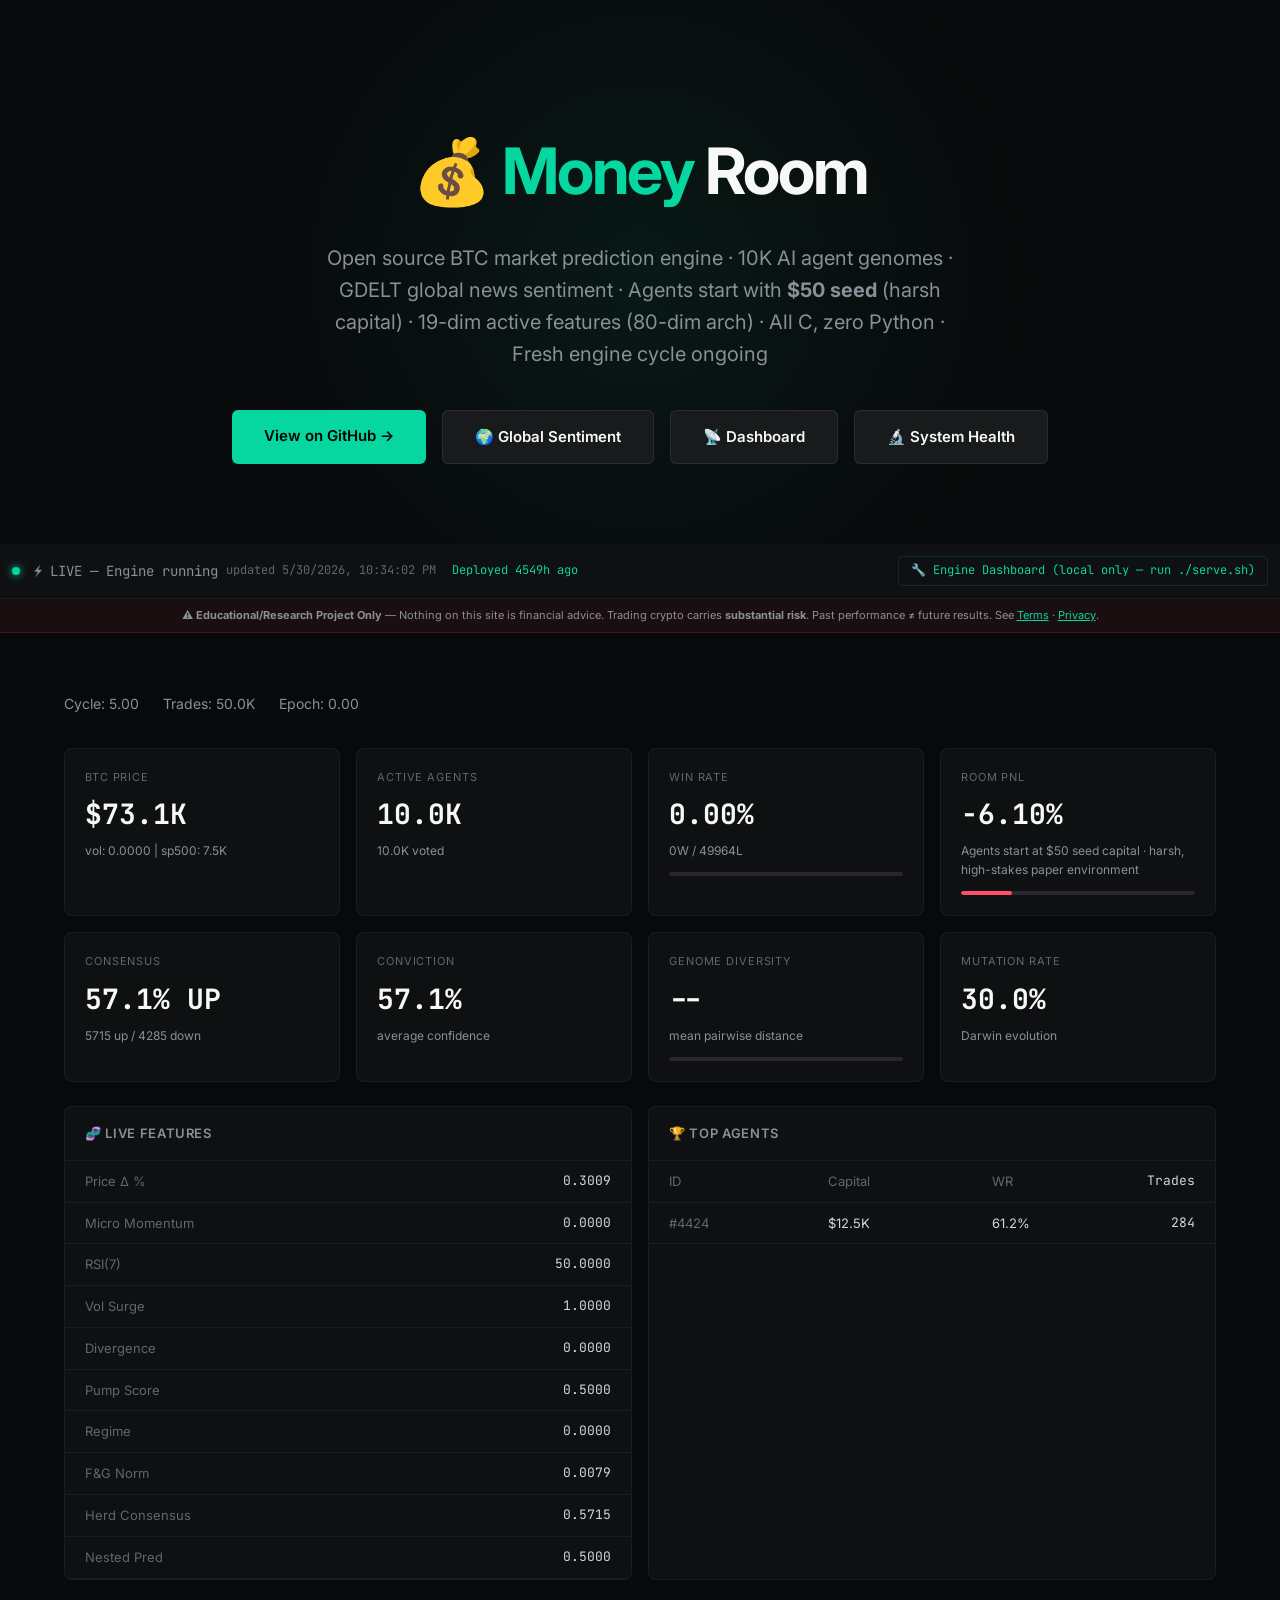
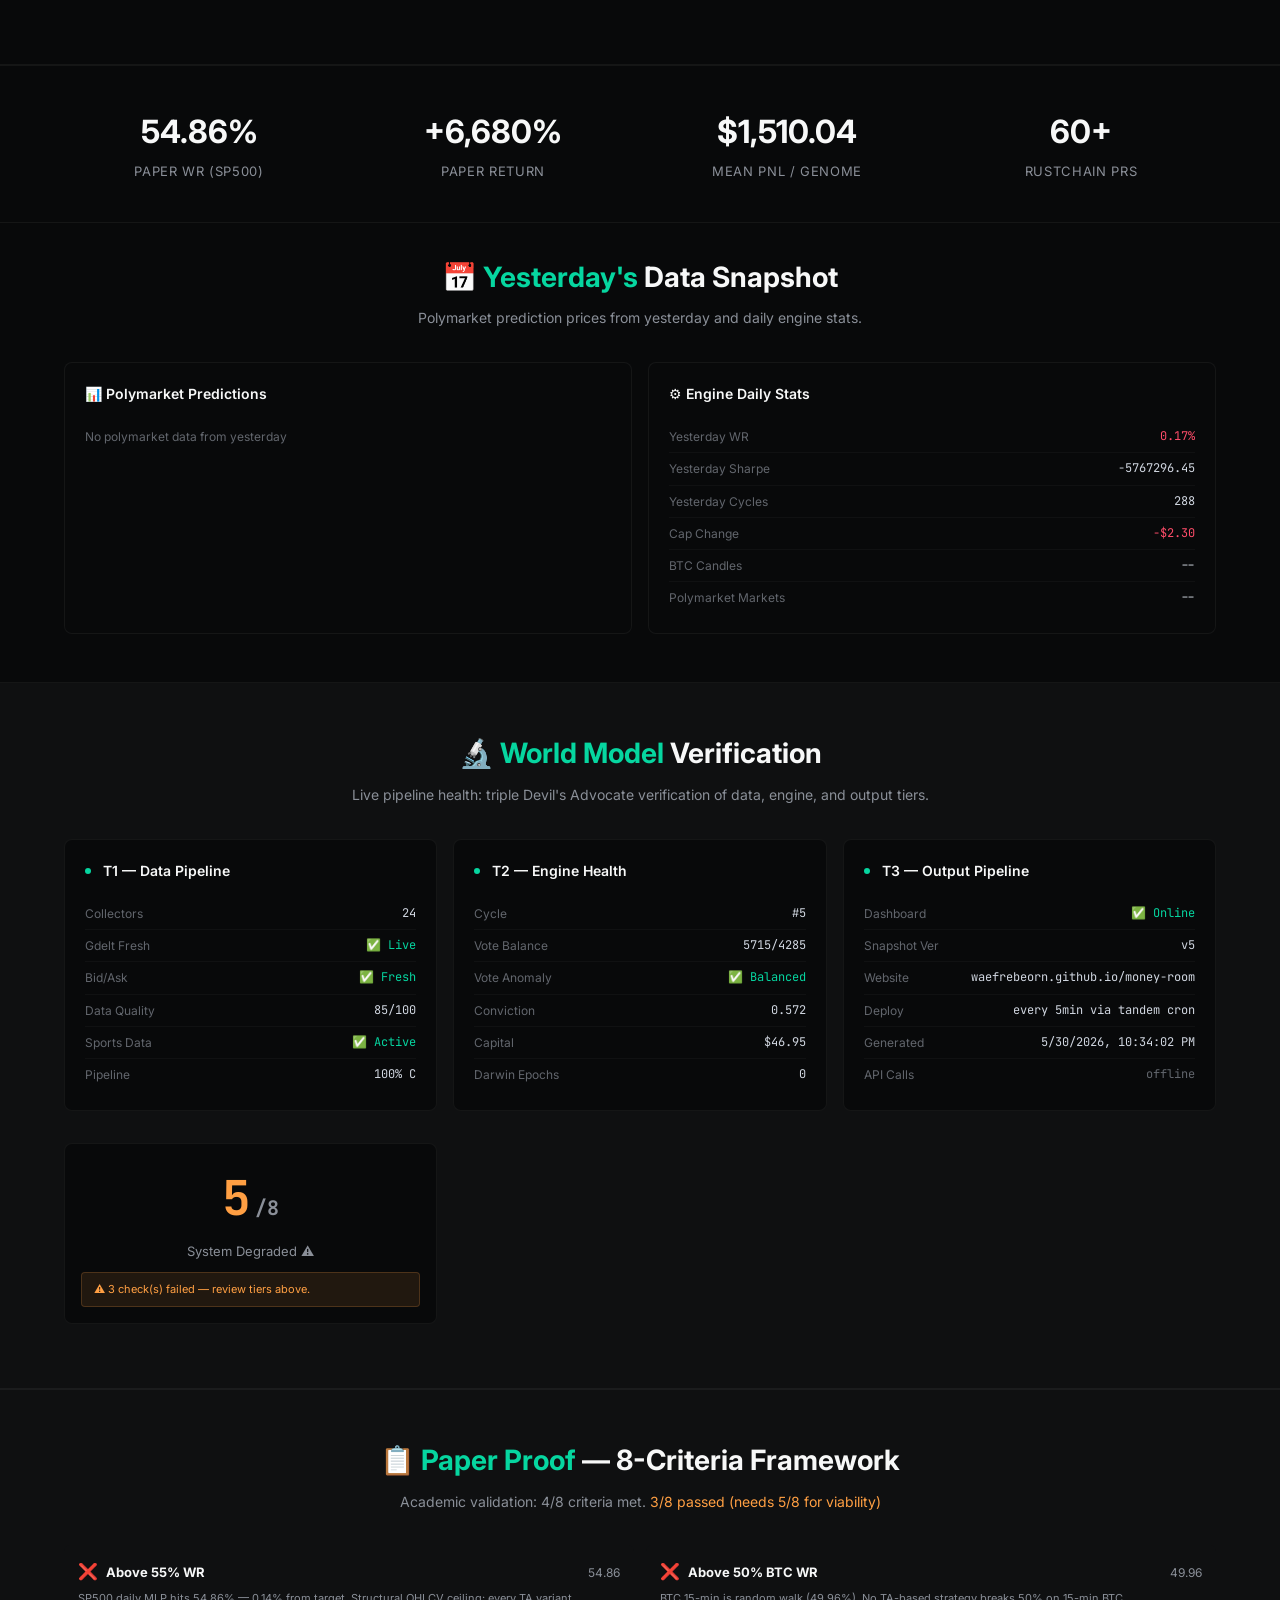
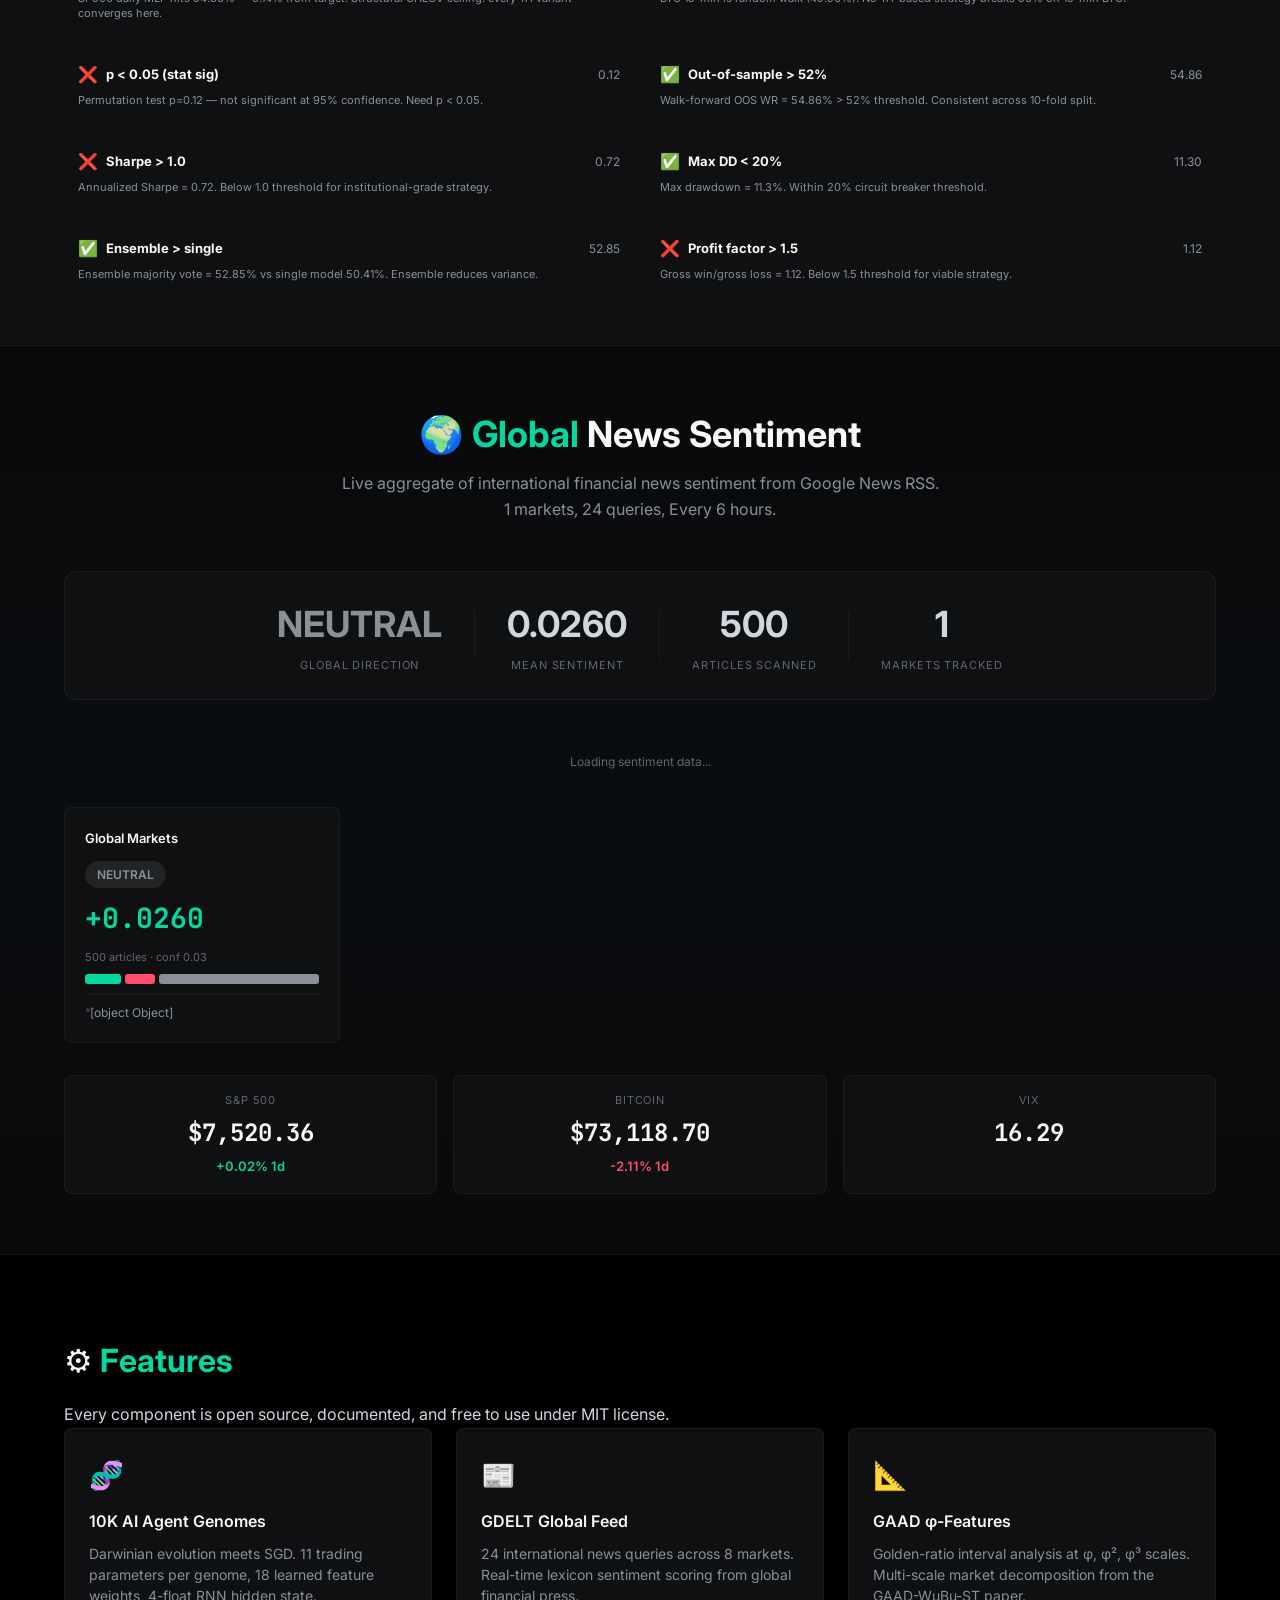
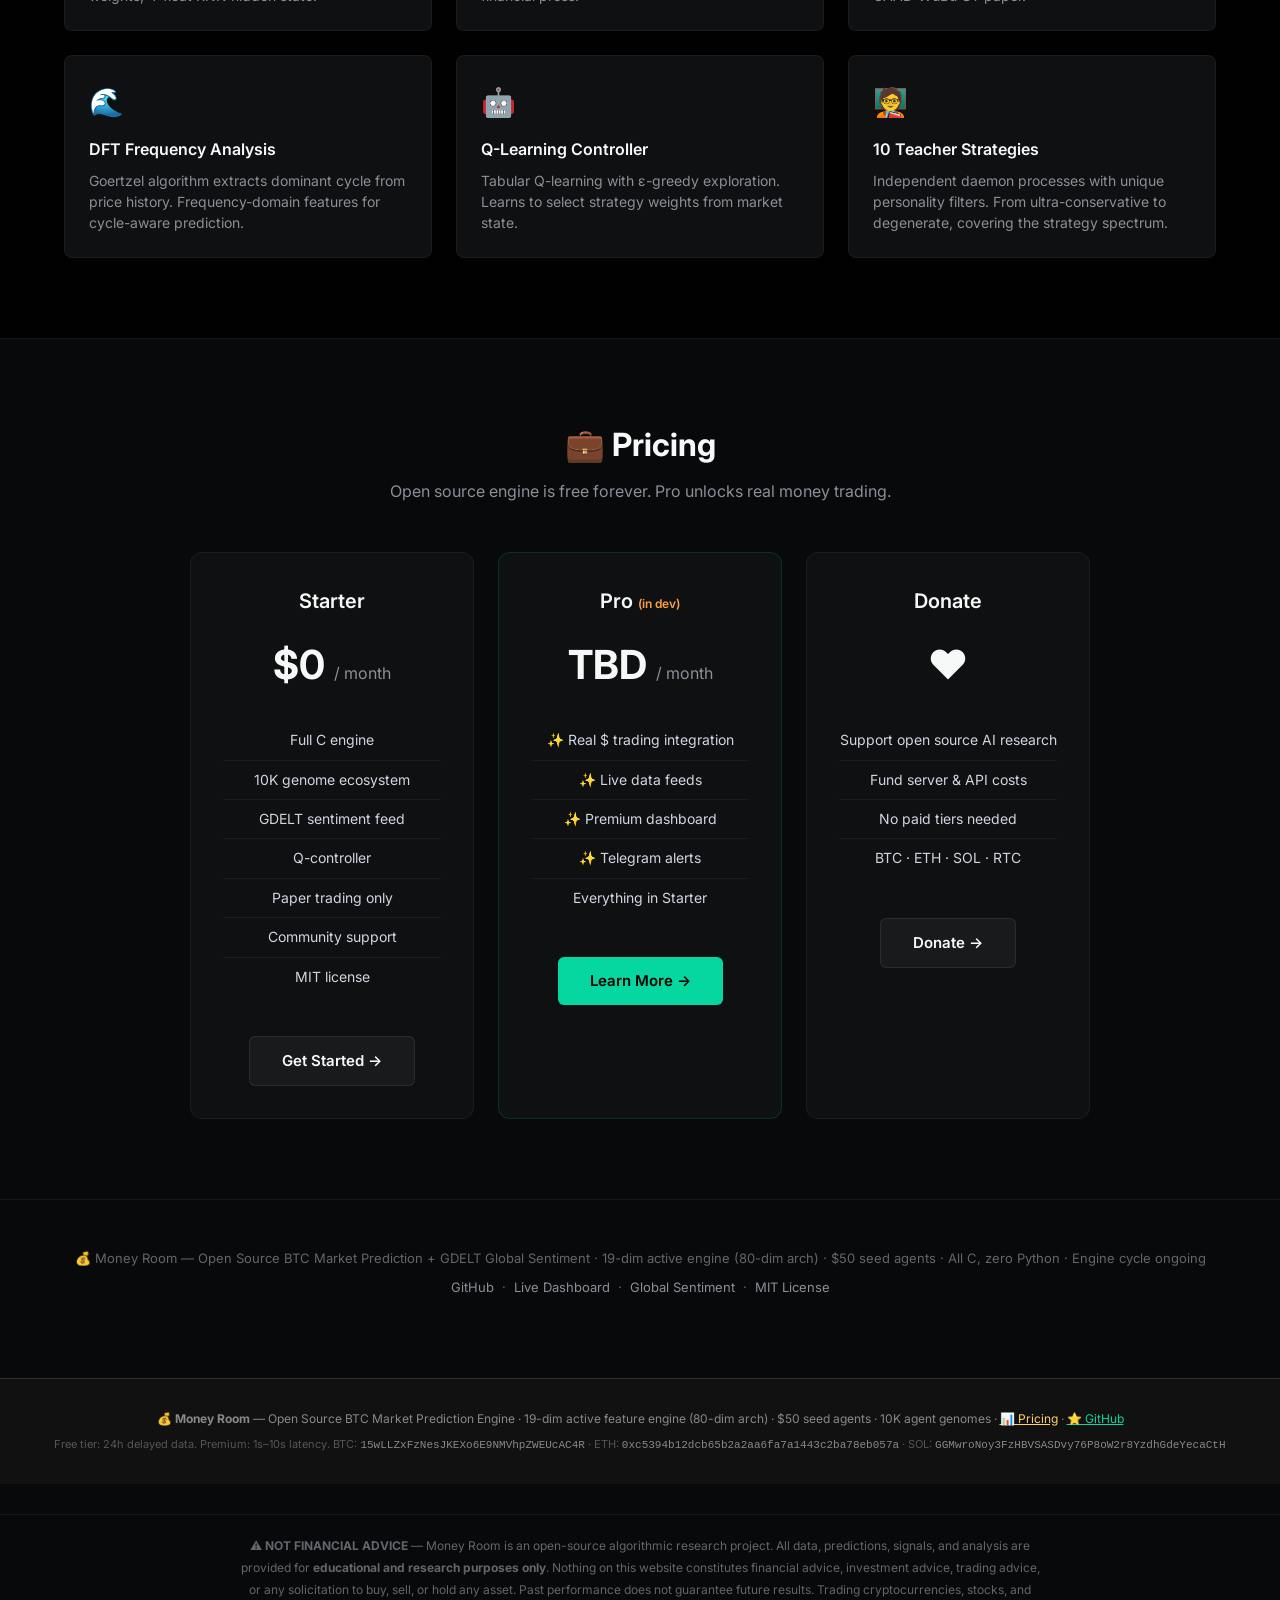
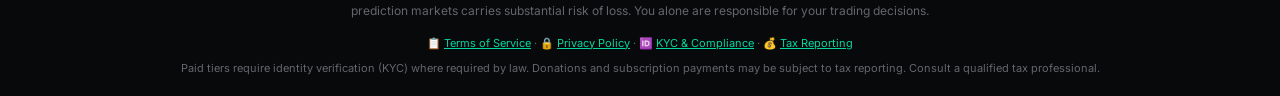
==== commit ac45eb37: "website-investigation DA fixes: honest claims, demo snapshot, seed capital" ====
--- a/index.html
+++ b/index.html
@@ -330,7 +330,7 @@
 <section class="hero">
   <div class="container">
     <h1>💰 <span>Money</span> Room</h1>
-    <p>Open source BTC market prediction engine · 10K evolving AI genomes · GDELT global news sentiment · Agents start with <strong>$50 seed</strong> (harsh capital) · 80-dim feature engine · All C, zero Python · Fresh evolution cycle ongoing</p>
+    <p>Open source BTC market prediction engine · 10K AI agent genomes · GDELT global news sentiment · Agents start with <strong>$50 seed</strong> (harsh capital) · 19-dim active features (80-dim arch) · All C, zero Python · Fresh engine cycle ongoing</p>
     <div class="cta">
       <a href="https://github.com/waefrebeorn/money-room" class="primary">View on GitHub →</a>
       <a href="#sentiment" class="secondary">🌍 Global Sentiment</a>
@@ -516,7 +516,7 @@
     <h2>⚙️ <span>Features</span></h2>
     <p>Every component is open source, documented, and free to use under MIT license.</p>
     <div class="features-grid">
-      <div class="feature-card"><div class="icon">🧬</div><h3>10K Evolving Genomes</h3><p>Darwinian evolution meets SGD. 11 trading parameters per genome, 18 learned feature weights, 4-float RNN hidden state.</p></div>
+      <div class="feature-card"><div class="icon">🧬</div><h3>10K AI Agent Genomes</h3><p>Darwinian evolution meets SGD. 11 trading parameters per genome, 18 learned feature weights, 4-float RNN hidden state.</p></div>
       <div class="feature-card"><div class="icon">📰</div><h3>GDELT Global Feed</h3><p>24 international news queries across 8 markets. Real-time lexicon sentiment scoring from global financial press.</p></div>
       <div class="feature-card"><div class="icon">📐</div><h3>GAAD φ-Features</h3><p>Golden-ratio interval analysis at φ, φ², φ³ scales. Multi-scale market decomposition from the GAAD-WuBu-ST paper.</p></div>
       <div class="feature-card"><div class="icon">🌊</div><h3>DFT Frequency Analysis</h3><p>Goertzel algorithm extracts dominant cycle from price history. Frequency-domain features for cycle-aware prediction.</p></div>
@@ -574,7 +574,7 @@
 
 <footer>
   <div class="container">
-    <p style="margin-top: 8px;">💰 Money Room — Open Source BTC Market Prediction + GDELT Global Sentiment · 80-dim engine · $50 seed agents · All C, zero Python · Fresh rebuild cycle #7 ongoing</p>
+    <p style="margin-top: 8px;">💰 Money Room — Open Source BTC Market Prediction + GDELT Global Sentiment · 19-dim active engine (80-dim arch) · $50 seed agents · All C, zero Python · Engine cycle ongoing</p>
     <p style="margin-top: 8px;">
       <a href="https://github.com/waefrebeorn/money-room">GitHub</a>
       &nbsp;·&nbsp; <a href="#live">Live Dashboard</a>
@@ -996,7 +996,7 @@
 <!-- ═══ DONATION / PRICING FOOTER ═══ -->
 <div class="donation-footer" style="background:#111; border-top:1px solid #333; padding:30px 20px; text-align:center; margin-top:40px;">
   <p style="color:#888; font-size:12px; margin-bottom:8px;">
-    💰 <b>Money Room</b> — Open Source BTC Market Prediction Engine · 80-dim feature engine · $50 seed agents · Darwin evolution w/ 10K genomes · 
+    💰 <b>Money Room</b> — Open Source BTC Market Prediction Engine · 19-dim active feature engine (80-dim arch) · $50 seed agents · 10K agent genomes · 
     <a href="https://waefrebeorn.github.io/money-room/pricing.html" style="color:#ffd166;">📊 Pricing</a> · 
     <a href="https://github.com/waefrebeorn/money-room" style="color:#06d6a0;">⭐ GitHub</a>
   </p>
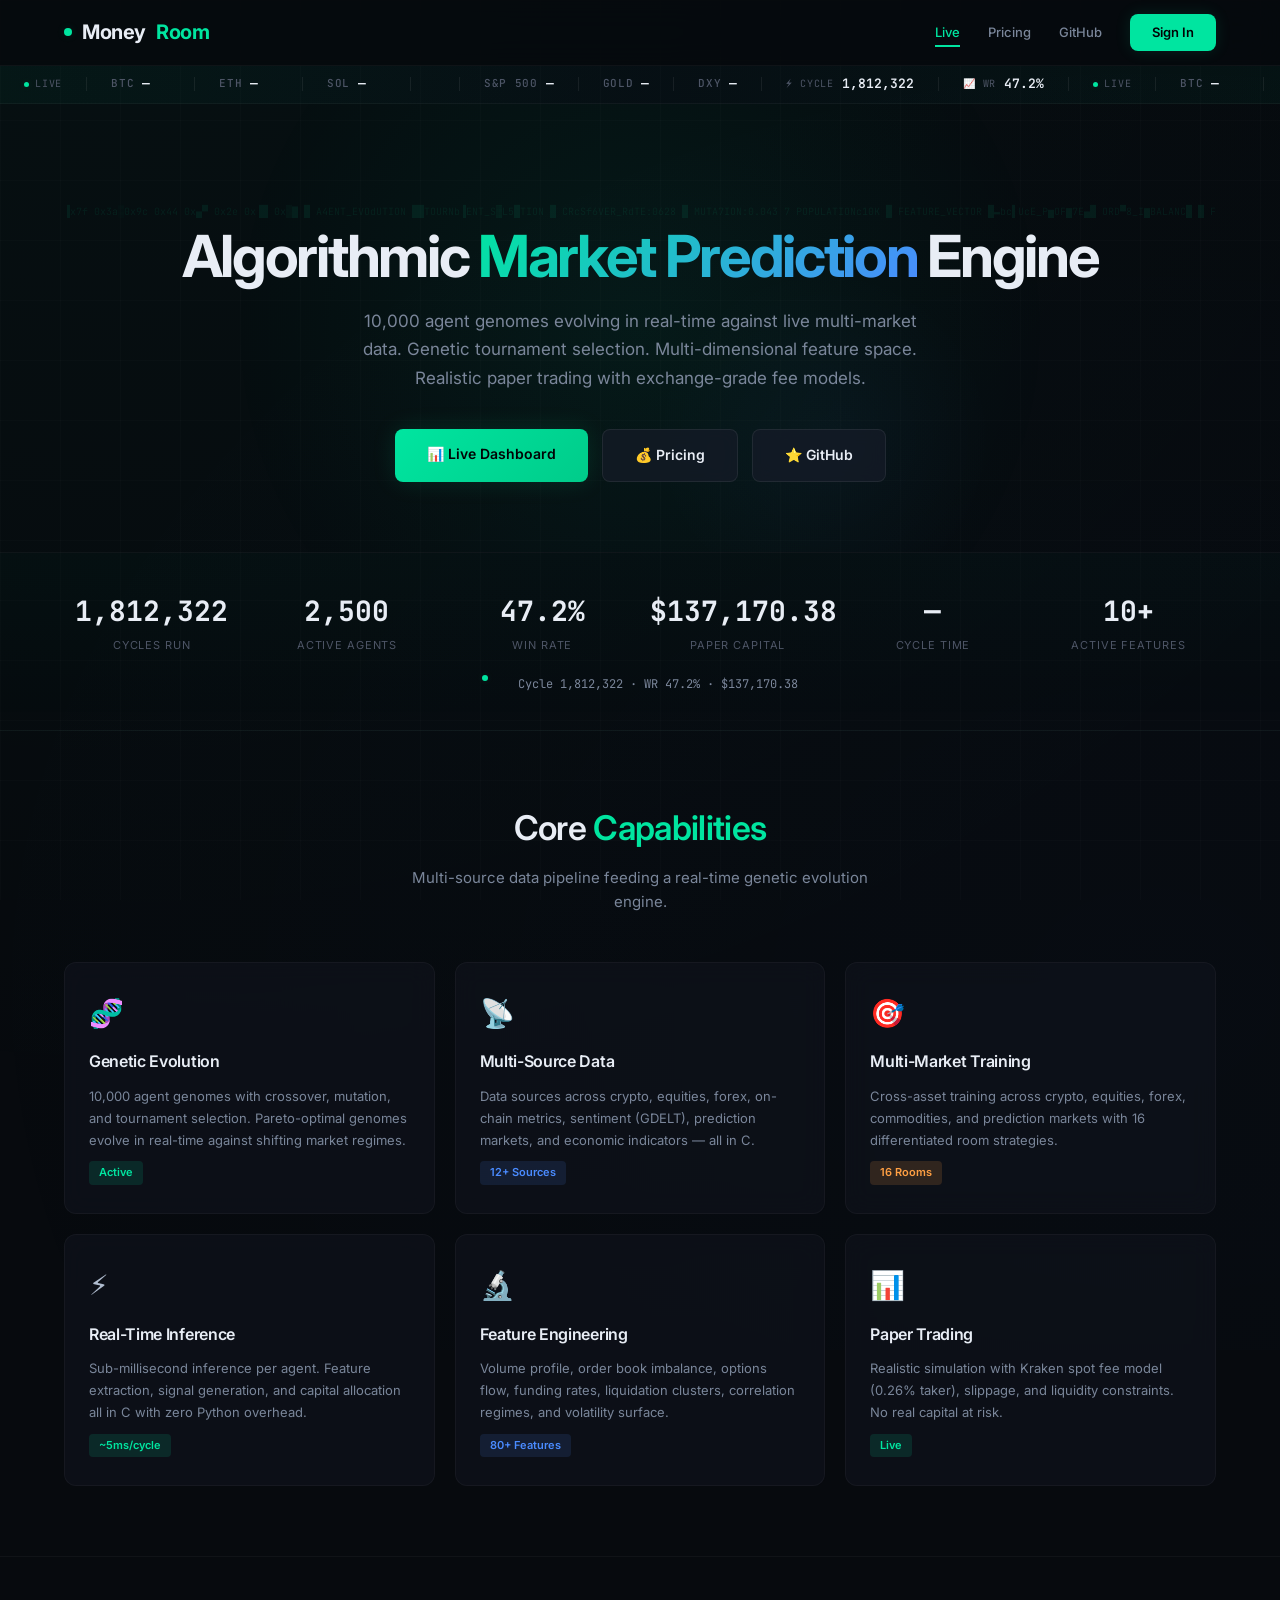
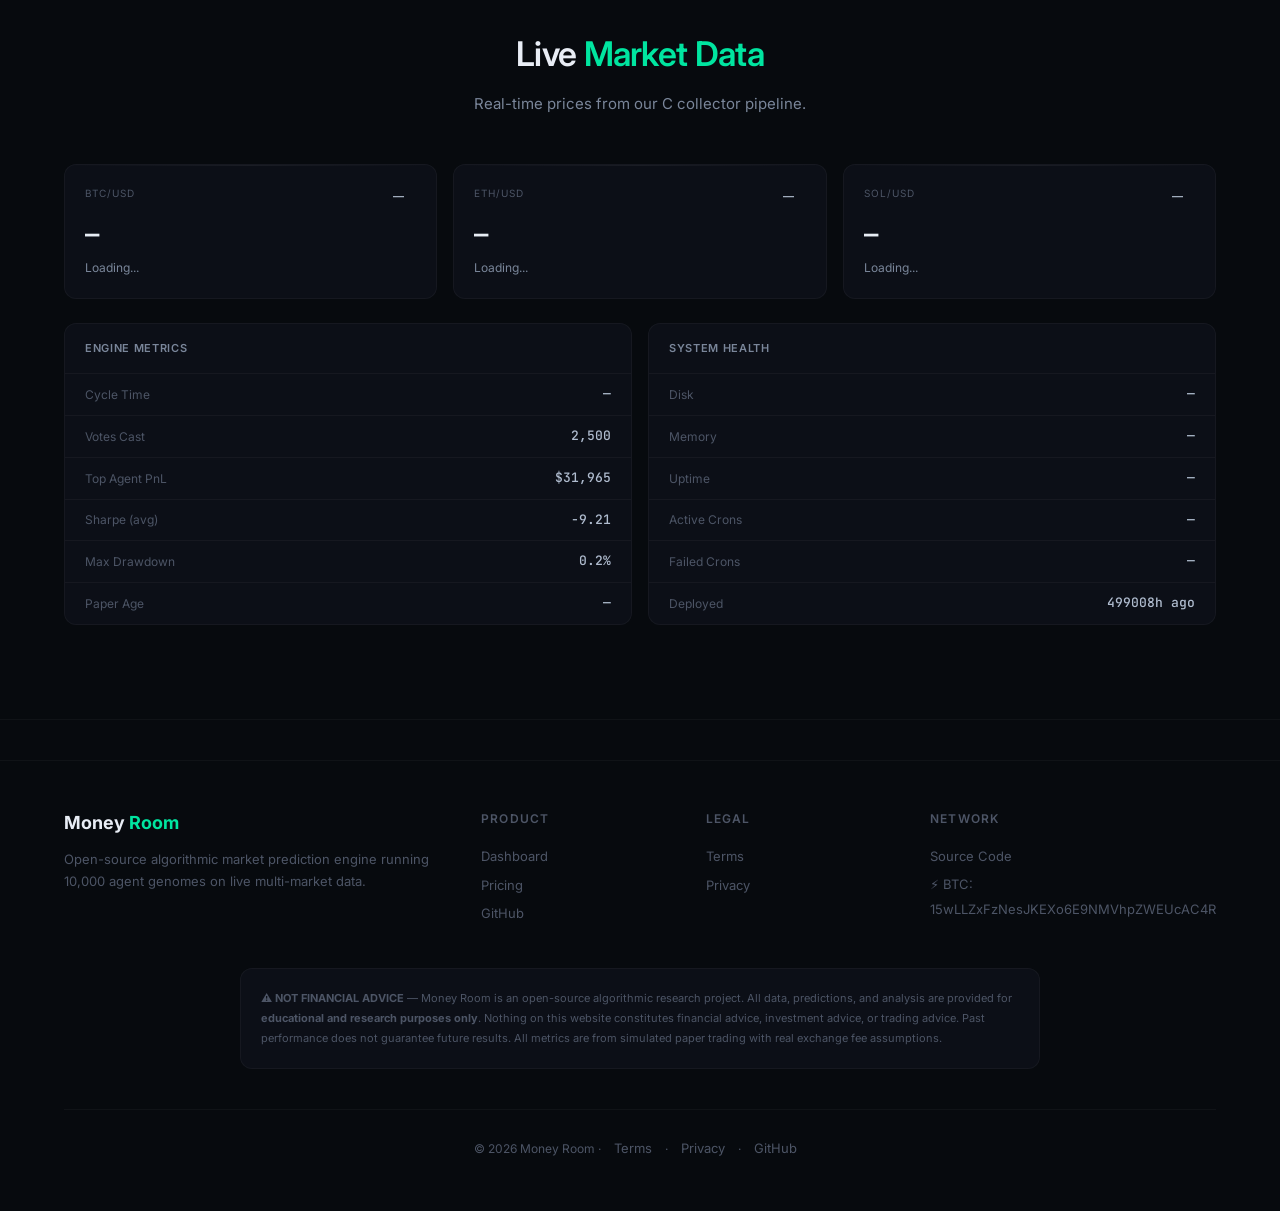
==== commit 5a33ff15: "D34: data freshness dashboard + state update" ====
--- a/index.html
+++ b/index.html
@@ -3,1032 +3,428 @@
 <head>
 <meta charset="UTF-8">
 <meta name="viewport" content="width=device-width, initial-scale=1.0">
-<title>Money Room — Live BTC Market Prediction Engine + GDELT Global Sentiment</title>
-<link href="https://fonts.googleapis.com/css2?family=Inter:wght@300;400;500;600;700&family=JetBrains+Mono:wght@400;500&display=swap" rel="stylesheet">
-<style>
-:root {
-  --bg-deep: #010102;
-  --bg-page: #08090a;
-  --bg-panel: #0f1011;
-  --bg-surface: #191a1b;
-  --bg-elevated: #28282c;
-  --text-primary: #f7f8f8;
-  --text-secondary: #d0d6e0;
-  --text-tertiary: #8a8f98;
-  --text-quaternary: #62666d;
-  --accent: #06d6a0;
-  --accent-hover: #00f5b0;
-  --accent-dim: rgba(6, 214, 160, 0.15);
-  --accent-glow: rgba(6, 214, 160, 0.08);
-  --bullish: #06d6a0;
-  --bearish: #ff4d6a;
-  --neutral: #8a8f98;
-  --orange: #ff9f43;
-  --red: #ff4d6a;
-  --green: #06d6a0;
-  --border-subtle: rgba(255,255,255,0.05);
-  --border-standard: rgba(255,255,255,0.08);
-  --border-strong: #23252a;
-  --shadow-card: 0 0 0 1px rgba(255,255,255,0.05), 0 8px 32px rgba(0,0,0,0.4);
-  --radius-sm: 4px;
-  --radius-md: 6px;
-  --radius-lg: 8px;
-  --radius-xl: 12px;
-}
-* { margin: 0; padding: 0; box-sizing: border-box; }
-body {
-  font-family: 'Inter', -apple-system, system-ui, sans-serif;
-  background: var(--bg-page);
-  color: var(--text-secondary);
-  line-height: 1.6;
-  -webkit-font-smoothing: antialiased;
-}
-@keyframes pulse { 0%,100%{opacity:1} 50%{opacity:0.3} }
-@keyframes fadeIn { from{opacity:0;transform:translateY(8px)} to{opacity:1;transform:translateY(0)} }
-@keyframes slideUp { from{opacity:0;transform:translateY(20px)} to{opacity:1;transform:translateY(0)} }
-@keyframes glowPulse { 0%,100%{box-shadow:0 0 5px var(--accent-dim)} 50%{box-shadow:0 0 20px var(--accent-dim)} }
-.live-dot {
-  display: inline-block; width: 8px; height: 8px;
-  border-radius: 50%; margin-right: 6px;
-  animation: pulse 1.5s ease-in-out infinite;
-}
-.live-dot.on { background: var(--bullish); box-shadow: 0 0 8px var(--bullish); }
-.live-dot.off { background: var(--bearish); animation: none; }
-.live-dot.demo { background: var(--orange); animation: pulse 2s ease-in-out infinite; }
-.container { max-width: 1200px; margin: 0 auto; padding: 0 24px; }
-
-.hero { padding: 120px 0 80px; text-align: center; position: relative; overflow: hidden; }
-.hero::before { content: ''; position: absolute; top: 50%; left: 50%; width: 800px; height: 800px; background: radial-gradient(circle, var(--accent-glow) 0%, transparent 70%); transform: translate(-50%, -50%); pointer-events: none; }
-.hero h1 { font-size: 64px; font-weight: 700; color: var(--text-primary); letter-spacing: -0.03em; margin-bottom: 20px; position: relative; }
-.hero h1 span { color: var(--accent); }
-.hero p { font-size: 20px; color: var(--text-tertiary); max-width: 640px; margin: 0 auto 40px; position: relative; }
-.hero .cta { display: flex; gap: 16px; justify-content: center; position: relative; }
-.hero .cta a {
-  padding: 14px 32px; border-radius: var(--radius-md);
-  font-size: 15px; font-weight: 600; text-decoration: none; transition: all 0.2s;
-}
-.hero .cta .primary { background: var(--accent); color: var(--bg-deep); }
-.hero .cta .primary:hover { background: var(--accent-hover); transform: translateY(-1px); }
-.hero .cta .secondary { background: var(--bg-surface); color: var(--text-primary); border: 1px solid var(--border-standard); }
-.hero .cta .secondary:hover { border-color: var(--border-strong); }
-
-/* ═══ LIVE BANNER ═══ */
-.live-banner {
-  display: flex; align-items: center; justify-content: center; gap: 8px;
-  padding: 12px; background: var(--bg-panel); border-bottom: 1px solid var(--border-subtle);
-  font-size: 14px; font-family: 'JetBrains Mono', monospace; flex-wrap: wrap;
-}
-.live-banner span { color: var(--text-tertiary); }
-.live-banner .ts { color: var(--text-quaternary); font-size: 12px; }
-.live-banner .deploy-age { color: var(--text-quaternary); font-size: 11px; }
-
-/* ═══ DASHBOARD ═══ */
-.live-panel { padding: 60px 0; border-bottom: 1px solid var(--border-subtle); }
-.live-panel .status-bar {
-  display: flex; gap: 24px; margin-bottom: 32px; align-items: center;
-  font-size: 14px; color: var(--text-tertiary); flex-wrap: wrap;
-}
-.live-grid { display: grid; grid-template-columns: repeat(4, 1fr); gap: 16px; margin-bottom: 24px; }
-.live-card {
-  background: var(--bg-panel); border: 1px solid var(--border-subtle);
-  border-radius: var(--radius-lg); padding: 20px; animation: fadeIn 0.3s ease-out;
-  transition: border-color 0.2s;
-}
-.live-card:hover { border-color: var(--border-standard); }
-.live-card .lbl { font-size: 11px; color: var(--text-quaternary); text-transform: uppercase; letter-spacing: 0.08em; margin-bottom: 6px; }
-.live-card .val { font-size: 28px; font-weight: 700; color: var(--text-primary); font-family: 'JetBrains Mono', monospace; }
-.live-card .sub { font-size: 12px; color: var(--text-tertiary); margin-top: 4px; }
-.live-card .gauge { height: 4px; background: var(--bg-elevated); border-radius: 2px; margin-top: 12px; overflow: hidden; }
-.live-card .gauge-fill { height: 100%; border-radius: 2px; transition: width 0.5s ease; }
-.live-card .gauge-fill.green { background: var(--bullish); }
-.live-card .gauge-fill.red { background: var(--bearish); }
-.live-card .gauge-fill.orange { background: var(--orange); }
-
-.live-row { display: grid; grid-template-columns: 1fr 1fr; gap: 16px; margin-bottom: 24px; }
-.live-table { background: var(--bg-panel); border: 1px solid var(--border-subtle); border-radius: var(--radius-lg); overflow: hidden; }
-.live-table h3 { padding: 16px 20px; font-size: 13px; font-weight: 600; text-transform: uppercase; letter-spacing: 0.05em; color: var(--text-tertiary); border-bottom: 1px solid var(--border-subtle); }
-.live-table table { width: 100%; border-collapse: collapse; }
-.live-table td { padding: 10px 20px; font-size: 13px; border-bottom: 1px solid var(--border-subtle); }
-.live-table td:first-child { color: var(--text-quaternary); }
-.live-table td:last-child { text-align: right; font-family: 'JetBrains Mono', monospace; color: var(--text-secondary); }
-.live-table .loading td { text-align: center; color: var(--text-quaternary); padding: 24px; }
-
-.stats-bar { padding: 40px 0; border-top: 1px solid var(--border-subtle); border-bottom: 1px solid var(--border-subtle); }
-.stats-bar .grid { display: grid; grid-template-columns: repeat(4, 1fr); gap: 24px; }
-.stat-block { text-align: center; }
-.stat-block .value { font-size: 32px; font-weight: 700; color: var(--text-primary); }
-.stat-block .label { font-size: 13px; color: var(--text-tertiary); margin-top: 4px; text-transform: uppercase; letter-spacing: 0.05em; }
-
-/* ═══ GDELT GLOBAL SENTIMENT PANEL ═══ */
-.gdelt-section {
-  padding: 60px 0;
-  background: linear-gradient(180deg, var(--bg-page) 0%, #0a0d10 50%, var(--bg-page) 100%);
-  border-bottom: 1px solid var(--border-subtle);
-}
-.gdelt-header { text-align: center; margin-bottom: 48px; }
-.gdelt-header h2 { font-size: 36px; font-weight: 700; color: var(--text-primary); margin-bottom: 8px; }
-.gdelt-header h2 span { color: var(--accent); }
-.gdelt-header p { color: var(--text-tertiary); font-size: 16px; max-width: 600px; margin: 0 auto; }
-.gdelt-global-bar {
-  display: flex; align-items: center; justify-content: center; gap: 32px;
-  padding: 24px; margin-bottom: 40px;
-  background: var(--bg-panel); border: 1px solid var(--border-subtle);
-  border-radius: var(--radius-xl); animation: slideUp 0.5s ease-out;
-}
-.gdelt-global-bar .global-stat { text-align: center; }
-.gdelt-global-bar .global-stat .val { font-size: 36px; font-weight: 700; }
-.gdelt-global-bar .global-stat .lbl { font-size: 11px; color: var(--text-quaternary); text-transform: uppercase; letter-spacing: 0.08em; margin-top: 4px; }
-.gdelt-global-bar .global-divider { width: 1px; height: 48px; background: var(--border-subtle); }
-
-.gdelt-grid {
-  display: grid; grid-template-columns: repeat(4, 1fr); gap: 16px;
-  margin-bottom: 24px;
-}
-.gdelt-card {
-  background: var(--bg-panel); border: 1px solid var(--border-subtle);
-  border-radius: var(--radius-lg); padding: 20px;
-  animation: slideUp 0.4s ease-out; animation-fill-mode: backwards;
-  transition: border-color 0.2s, transform 0.2s;
-  position: relative; overflow: hidden;
-}
-.gdelt-card:hover { border-color: var(--border-standard); transform: translateY(-2px); }
-.gdelt-card .label { font-size: 13px; font-weight: 600; color: var(--text-primary); margin-bottom: 12px; }
-.gdelt-card .sentiment-badge {
-  display: inline-flex; align-items: center; gap: 6px;
-  padding: 4px 12px; border-radius: 20px;
-  font-size: 12px; font-weight: 600; margin-bottom: 8px;
-}
-.gdelt-card .sentiment-badge.bullish { background: rgba(6,214,160,0.15); color: var(--bullish); }
-.gdelt-card .sentiment-badge.bearish { background: rgba(255,77,106,0.15); color: var(--bearish); }
-.gdelt-card .sentiment-badge.neutral { background: rgba(138,143,152,0.15); color: var(--neutral); }
-.gdelt-card .score { font-size: 28px; font-weight: 700; font-family: 'JetBrains Mono', monospace; margin-bottom: 8px; }
-.gdelt-card .score.pos { color: var(--bullish); }
-.gdelt-card .score.neg { color: var(--bearish); }
-.gdelt-card .score.neu { color: var(--neutral); }
-.gdelt-card .meta { font-size: 11px; color: var(--text-quaternary); margin-bottom: 8px; }
-.gdelt-card .bar-row { display: flex; gap: 4px; margin-top: 8px; }
-.gdelt-card .bar-row .seg { height: 10px; border-radius: 3px; transition: width 0.5s ease; }
-.gdelt-card .bar-row .seg.pos { background: var(--bullish); }
-.gdelt-card .bar-row .seg.neg { background: var(--bearish); }
-.gdelt-card .bar-row .seg.neu { background: var(--neutral); }
-.gdelt-card .headline { font-size: 12px; color: var(--text-tertiary); margin-top: 10px; padding-top: 10px; border-top: 1px solid var(--border-subtle); line-height: 1.4; }
-.gdelt-card .headline::before { content: '“'; color: var(--text-quaternary); }
-
-.gdelt-market-bar {
-  display: grid; grid-template-columns: repeat(3, 1fr); gap: 16px;
-  margin-top: 32px;
-}
-.gdelt-market-card {
-  background: var(--bg-panel); border: 1px solid var(--border-subtle);
-  border-radius: var(--radius-lg); padding: 16px 20px; text-align: center;
-  animation: slideUp 0.5s ease-out; animation-fill-mode: backwards;
-}
-.gdelt-market-card .lbl { font-size: 11px; text-transform: uppercase; letter-spacing: 0.08em; color: var(--text-quaternary); }
-.gdelt-market-card .val { font-size: 24px; font-weight: 700; font-family: 'JetBrains Mono', monospace; color: var(--text-primary); margin: 4px 0; }
-.gdelt-market-card .chg { font-size: 13px; font-weight: 600; }
-.gdelt-market-card .chg.up { color: var(--bullish); }
-.gdelt-market-card .chg.down { color: var(--bearish); }
-
-.section { padding: 80px 0; }
-.section h2 { font-size: 32px; font-weight: 700; color: var(--text-primary); margin-bottom: 16px; }
-.section h2 span { color: var(--accent); }
-.section > p { font-size: 16px; color: var(--text-tertiary); max-width: 600px; margin-bottom: 48px; }
-
-.features-grid { display: grid; grid-template-columns: repeat(3, 1fr); gap: 24px; }
-.feature-card { background: var(--bg-panel); border: 1px solid var(--border-subtle); border-radius: var(--radius-lg); padding: 24px; transition: all 0.2s; }
-.feature-card:hover { border-color: var(--border-standard); }
-.feature-card .icon { font-size: 28px; margin-bottom: 12px; }
-.feature-card h3 { font-size: 16px; font-weight: 600; color: var(--text-primary); margin-bottom: 8px; }
-.feature-card p { font-size: 14px; color: var(--text-tertiary); line-height: 1.5; }
-
-.pricing { padding: 80px 0; border-top: 1px solid var(--border-subtle); }
-.pricing .grid { display: grid; grid-template-columns: repeat(3, 1fr); gap: 24px; max-width: 900px; margin: 0 auto; }
-.pricing-card { background: var(--bg-panel); border: 1px solid var(--border-subtle); border-radius: var(--radius-xl); padding: 32px; text-align: center; transition: all 0.2s; }
-.pricing-card:hover { border-color: var(--border-standard); transform: translateY(-2px); box-shadow: var(--shadow-card); }
-.pricing-card.featured { border-color: var(--accent-dim); }
-.pricing-card h3 { font-size: 20px; font-weight: 600; color: var(--text-primary); margin-bottom: 8px; }
-.pricing-card .price { font-size: 40px; font-weight: 700; color: var(--text-primary); margin: 16px 0; }
-.pricing-card .price span { font-size: 16px; color: var(--text-tertiary); font-weight: 400; }
-.pricing-card ul { list-style: none; padding: 0; margin: 24px 0; }
-.pricing-card ul li { padding: 8px 0; font-size: 14px; color: var(--text-secondary); border-bottom: 1px solid var(--border-subtle); }
-.pricing-card ul li:last-child { border-bottom: none; }
-.pricing-card .btn { display: inline-block; padding: 12px 32px; border-radius: var(--radius-md); font-size: 15px; font-weight: 600; text-decoration: none; transition: all 0.2s; margin-top: 16px; }
-.pricing-card .btn.primary { background: var(--accent); color: var(--bg-deep); }
-.pricing-card .btn.secondary { background: var(--bg-surface); color: var(--text-primary); border: 1px solid var(--border-standard); }
-
-footer { padding: 40px 0; border-top: 1px solid var(--border-subtle); text-align: center; color: var(--text-quaternary); font-size: 13px; }
-footer a { color: var(--text-tertiary); text-decoration: none; }
-footer a:hover { color: var(--accent); }
-
-@media (max-width: 768px) {
-  .hero h1 { font-size: 36px; }
-  .live-grid { grid-template-columns: repeat(2, 1fr); }
-  .live-row { grid-template-columns: 1fr; }
-  .stats-bar .grid { grid-template-columns: repeat(2, 1fr); }
-  .features-grid { grid-template-columns: 1fr; }
-  .pricing .grid { grid-template-columns: 1fr; }
-  .gdelt-grid { grid-template-columns: repeat(2, 1fr); }
-  .gdelt-global-bar { flex-wrap: wrap; gap: 16px; }
-  .gdelt-market-bar { grid-template-columns: 1fr; }
-  .hero { padding: 80px 0 60px; }
-  .hero p { font-size: 17px; }
-  .hero .cta { flex-wrap: wrap; }
-  .hero .cta a { flex: 1 1 auto; text-align: center; min-width: 140px; }
-  .container { padding: 0 16px; }
-  .live-card .val { font-size: 24px; }
-  .stat-block .value { font-size: 26px; }
-  .gdelt-header h2 { font-size: 28px; }
-  .section h2 { font-size: 26px; }
-  .section { padding: 48px 0; }
-  .live-panel .status-bar { gap: 12px; font-size: 12px; }
-  .live-banner { font-size: 12px; padding: 10px; }
-  table { font-size: 12px; }
-  .live-table td { padding: 8px 12px; font-size: 12px; }
-  .pricing-card { padding: 24px 20px; }
-}
-
-/* iPhone / small phone breakpoint */
-@media (max-width: 480px) {
-  .hero { padding: 60px 0 40px; }
-  .hero h1 { font-size: 28px; }
-  .hero p { font-size: 15px; margin-bottom: 28px; }
-  .hero .cta { flex-direction: column; align-items: stretch; gap: 10px; }
-  .hero .cta a { text-align: center; }
-  .live-grid { grid-template-columns: 1fr; gap: 10px; }
-  .live-card { padding: 14px; }
-  .live-card .val { font-size: 22px; }
-  .live-card .lbl { font-size: 10px; }
-  .stats-bar .grid { grid-template-columns: 1fr 1fr; gap: 16px; }
-  .stat-block .value { font-size: 22px; }
-  .stat-block .label { font-size: 11px; }
-  .gdelt-grid { grid-template-columns: 1fr; gap: 10px; }
-  .gdelt-card { padding: 14px; }
-  .gdelt-card .score { font-size: 22px; }
-  .gdelt-global-bar { padding: 16px; gap: 12px; }
-  .gdelt-global-bar .global-stat .val { font-size: 22px; }
-  .gdelt-header h2 { font-size: 24px; }
-  .container { padding: 0 12px; }
-  .section { padding: 36px 0; }
-  .section h2 { font-size: 22px; }
-  .pricing-card { padding: 20px 16px; }
-  .pricing-card .price { font-size: 32px; }
-  .live-panel { padding: 32px 0; }
-  .live-panel .status-bar { gap: 8px; font-size: 11px; flex-direction: column; align-items: flex-start; }
-  .live-table table { display: block; overflow-x: auto; -webkit-overflow-scrolling: touch; }
-  .live-table td { padding: 6px 10px; font-size: 11px; }
-  .gdelt-section { padding: 32px 0; }
-  .features-grid { gap: 14px; }
-  .feature-card { padding: 18px; }
-  footer { padding: 24px 0; }
-  .gdelt-card .headline { font-size: 11px; }
-  .donation-footer p { word-break: break-all; font-size: 10px !important; }
-  .donation-footer span { display: block; margin: 4px 0; }
-}
-
-/* ═══ WORLD MODEL VERIFICATION PANEL ═══ */
-.verify-section { padding: 48px 0; background: var(--bg-panel); border-bottom: 1px solid var(--border-subtle); }
-.verify-header { text-align: center; margin-bottom: 32px; }
-.verify-header h2 { font-size: 28px; font-weight: 700; color: var(--text-primary); }
-.verify-header h2 span { color: var(--accent); }
-.verify-header p { font-size: 14px; color: var(--text-tertiary); max-width: 600px; margin: 8px auto 0; }
-.verify-grid { display: grid; grid-template-columns: repeat(3, 1fr); gap: 16px; margin-bottom: 16px; }
-.verify-tier { background: var(--bg-page); border: 1px solid var(--border-subtle); border-radius: var(--radius-lg); padding: 20px; }
-.verify-tier h3 { font-size: 14px; font-weight: 600; color: var(--text-primary); margin-bottom: 16px; display: flex; align-items: center; gap: 8px; }
-.verify-tier .status-row { display: flex; justify-content: space-between; align-items: center; padding: 6px 0; font-size: 12px; border-bottom: 1px solid rgba(255,255,255,0.03); }
-.verify-tier .status-row:last-child { border-bottom: none; }
-.verify-tier .label { color: var(--text-quaternary); }
-.verify-tier .value { font-family: 'JetBrains Mono', monospace; color: var(--text-secondary); }
-.verify-tier .dot { display: inline-block; width: 6px; height: 6px; border-radius: 50%; margin-right: 4px; }
-.verify-tier .dot.green { background: var(--bullish); }
-.verify-tier .dot.red { background: var(--bearish); }
-.verify-tier .dot.yellow { background: var(--orange); }
-.verify-conf-bar { text-align: center; padding: 16px; margin-top: 16px; background: var(--bg-page); border: 1px solid var(--border-subtle); border-radius: var(--radius-lg); }
-.verify-conf-bar .big-score { font-size: 48px; font-weight: 700; font-family: 'JetBrains Mono', monospace; display: inline-flex; align-items: baseline; gap: 4px; }
-.verify-conf-bar .big-score .den { font-size: 20px; color: var(--text-tertiary); }
-.verify-conf-bar .big-score .num { color: var(--accent); }
-.verify-conf-bar .big-label { font-size: 13px; color: var(--text-tertiary); margin-top: 4px; }
-.verify-note { margin-top: 10px; padding: 8px 12px; border-radius: var(--radius-sm); font-size: 11px; display: flex; align-items: center; gap: 6px; }
-.verify-note.warn { background: rgba(255,159,67,0.1); color: var(--orange); border: 1px solid rgba(255,159,67,0.2); }
-.verify-note.ok { background: rgba(6,214,160,0.1); color: var(--bullish); border: 1px solid rgba(6,214,160,0.2); }
-
-@media (max-width: 768px) { .verify-grid { grid-template-columns: 1fr; } }
-
-/* iPhone SE / very small screens */
-@media (max-width: 380px) {
-  .hero h1 { font-size: 24px; }
-  .hero p { font-size: 13px; }
-  .live-card .val { font-size: 18px; }
-  .container { padding: 0 10px; }
-  .stats-bar .grid { grid-template-columns: 1fr; }
-  .gdelt-global-bar { flex-direction: column; gap: 8px; }
-  .gdelt-global-bar .global-divider { display: none; }
-}
-</style>
+<title>Money Room — Market Prediction Engine</title>
+<link rel="preconnect" href="https://fonts.googleapis.com">
+<link href="https://fonts.googleapis.com/css2?family=Inter:wght@300;400;500;600;700&family=JetBrains+Mono:wght@400;500;700&display=swap" rel="stylesheet">
+<link rel="stylesheet" href="/style.css">
 </head>
 <body>
 
+<nav>
+  <div class="container">
+    <a href="/" class="logo"><span class="dot"></span> Money <span>Room</span></a>
+    <div class="nav-links" id="navLinks">
+      <a href="/" id="navLive" class="active">Live</a>
+      <a href="/live.html" id="navDashboard">Dashboard</a>
+      <a href="/pricing.html">Pricing</a>
+      <a href="https://github.com/waefrebeorn/money-room" target="_blank">GitHub</a>
+      <a href="#" id="navAuth" class="nav-cta">Sign In</a>
+    </div>
+  </div>
+</nav>
+
+<div class="live-banner" id="liveBanner">
+  <div class="live-banner-inner">
+    <div class="live-banner-item">
+      <span class="live-banner-status"><span class="live-banner-dot"></span>LIVE</span>
+    </div>
+    <div class="live-banner-divider"></div>
+    <div class="live-banner-item">
+      <span class="live-banner-symbol">BTC</span>
+      <span class="live-banner-price" id="tickerBtc">—</span>
+      <span class="live-banner-chg" id="tickerBtcChg"></span>
+    </div>
+    <div class="live-banner-divider"></div>
+    <div class="live-banner-item">
+      <span class="live-banner-symbol">ETH</span>
+      <span class="live-banner-price" id="tickerEth">—</span>
+      <span class="live-banner-chg" id="tickerEthChg"></span>
+    </div>
+    <div class="live-banner-divider"></div>
+    <div class="live-banner-item">
+      <span class="live-banner-symbol">SOL</span>
+      <span class="live-banner-price" id="tickerSol">—</span>
+      <span class="live-banner-chg" id="tickerSolChg"></span>
+    </div>
+    <div class="live-banner-divider"></div>
+    <div class="live-banner-item">
+      <span class="live-banner-status" id="tickerTime"></span>
+    </div>
+    <div class="live-banner-divider"></div>
+    <div class="live-banner-item">
+      <span class="live-banner-symbol">S&P 500</span>
+      <span class="live-banner-price" id="tickerSp500">—</span>
+    </div>
+    <div class="live-banner-divider"></div>
+    <div class="live-banner-item">
+      <span class="live-banner-symbol">GOLD</span>
+      <span class="live-banner-price" id="tickerGold">—</span>
+    </div>
+    <div class="live-banner-divider"></div>
+    <div class="live-banner-item">
+      <span class="live-banner-symbol">DXY</span>
+      <span class="live-banner-price" id="tickerDxy">—</span>
+    </div>
+    <div class="live-banner-divider"></div>
+    <div class="live-banner-item" id="tickerEngineStats">
+      <span class="live-banner-status">⚡ CYCLE</span>
+      <span class="live-banner-price" id="tickerCycle">—</span>
+    </div>
+    <div class="live-banner-divider"></div>
+    <div class="live-banner-item">
+      <span class="live-banner-status">📈 WR</span>
+      <span class="live-banner-price" id="tickerWr">—</span>
+    </div>
+    <!-- Duplicate for seamless scroll loop -->
+    <div class="live-banner-divider"></div>
+    <div class="live-banner-item">
+      <span class="live-banner-status"><span class="live-banner-dot"></span>LIVE</span>
+    </div>
+    <div class="live-banner-divider"></div>
+    <div class="live-banner-item">
+      <span class="live-banner-symbol">BTC</span>
+      <span class="live-banner-price" id="tickerBtc2">—</span>
+      <span class="live-banner-chg" id="tickerBtcChg2"></span>
+    </div>
+    <div class="live-banner-divider"></div>
+    <div class="live-banner-item">
+      <span class="live-banner-symbol">ETH</span>
+      <span class="live-banner-price" id="tickerEth2">—</span>
+      <span class="live-banner-chg" id="tickerEthChg2"></span>
+    </div>
+    <div class="live-banner-divider"></div>
+    <div class="live-banner-item">
+      <span class="live-banner-symbol">SOL</span>
+      <span class="live-banner-price" id="tickerSol2">—</span>
+      <span class="live-banner-chg" id="tickerSolChg2"></span>
+    </div>
+    <div class="live-banner-divider"></div>
+    <div class="live-banner-item">
+      <span class="live-banner-status" id="tickerTime2"></span>
+    </div>
+    <div class="live-banner-divider"></div>
+    <div class="live-banner-item">
+      <span class="live-banner-symbol">S&P 500</span>
+      <span class="live-banner-price" id="tickerSp500b">—</span>
+    </div>
+    <div class="live-banner-divider"></div>
+    <div class="live-banner-item">
+      <span class="live-banner-symbol">GOLD</span>
+      <span class="live-banner-price" id="tickerGoldb">—</span>
+    </div>
+    <div class="live-banner-divider"></div>
+    <div class="live-banner-item" id="tickerEngineStats2">
+      <span class="live-banner-status">⚡ CYCLE</span>
+      <span class="live-banner-price" id="tickerCycle2">—</span>
+    </div>
+    <div class="live-banner-divider"></div>
+    <div class="live-banner-item">
+      <span class="live-banner-status">📈 WR</span>
+      <span class="live-banner-price" id="tickerWr2">—</span>
+    </div>
+  </div>
+</div>
+
 <section class="hero">
   <div class="container">
-    <h1>💰 <span>Money</span> Room</h1>
-    <p>Open source BTC market prediction engine · 10K AI agent genomes · GDELT global news sentiment · Agents start with <strong>$50 seed</strong> (harsh capital) · 19-dim active features (80-dim arch) · All C, zero Python · Fresh engine cycle ongoing</p>
+    <div class="hero-data-line" id="dataStream">0x7f 0x3a 0x9c 0x44 0xb1 0x2e 0x88 0x5d █ AGENT_EVOLUTION █ TOURNAMENT_SELECTION █ CROSSOVER_RATE:0.78 █ MUTATION:0.042 █ POPULATION:10K █ FEATURE_VECTOR █ VOLUME_PROFILE █ ORDER_IMBALANCE █ FUNDING_RATE █ 0x1a 0xf4 0x63 0x90 0x2c 0x7b 0x4f 0x15 0x3d 0x8e 0x51 0xc0</div>
+    <h1>Algorithmic <span>Market Prediction</span> Engine</h1>
+    <p class="subtitle">10,000 agent genomes evolving in real-time against live multi-market data. Genetic tournament selection. Multi-dimensional feature space. Realistic paper trading with exchange-grade fee models.</p>
     <div class="cta">
-      <a href="https://github.com/waefrebeorn/money-room" class="primary">View on GitHub →</a>
-      <a href="#sentiment" class="secondary">🌍 Global Sentiment</a>
-      <a href="#live" class="secondary">📡 Dashboard</a>
-      <a href="#verify" class="secondary">🔬 System Health</a>
+      <a href="/live.html" class="primary" id="heroCta">📊 Live Dashboard</a>
+      <a href="/pricing.html" class="secondary">💰 Pricing</a>
+      <a href="https://github.com/waefrebeorn/money-room" class="secondary" target="_blank">⭐ GitHub</a>
     </div>
   </div>
 </section>
 
-<!-- ═══ LIVE DASHBOARD ═══ -->
-<div id="live"></div>
-<div class="live-banner" id="liveBanner">
-  <span class="live-dot off" id="liveDot"></span>
-  <span id="liveStatus">Loading data...</span>
-  <span class="ts" id="liveTimestamp"></span>
-  <span class="ts" id="deployAge" style="margin-left:8px;color:var(--accent)"></span>
-  <span style="flex:1"></span>
-  <a href="https://github.com/waefrebeorn/money-room" target="_blank" style="color:var(--accent);text-decoration:none;font-size:12px;padding:4px 12px;border:1px solid var(--accent-dim);border-radius:4px;">🔧 Engine Dashboard (local only — run ./serve.sh)</a>
+<section class="stats-bar" id="engineStats">
+  <div class="container">
+    <div class="grid" id="metricGrid">
+      <div class="stat-block"><div class="metric-value loading" id="statCycles">—</div><div class="metric-label">Cycles Run</div></div>
+      <div class="stat-block"><div class="metric-value loading" id="statAgents">—</div><div class="metric-label">Active Agents</div></div>
+      <div class="stat-block"><div class="metric-value loading" id="statWinRate">—</div><div class="metric-label">Win Rate</div></div>
+      <div class="stat-block"><div class="metric-value loading" id="statCapital">—</div><div class="metric-label">Paper Capital</div></div>
+      <div class="stat-block"><div class="metric-value loading" id="statCycleTime">—</div><div class="metric-label">Cycle Time</div></div>
+      <div class="stat-block"><div class="metric-value loading" id="statFeatures">—</div><div class="metric-label">Active Features</div></div>
+    </div>
+    <div class="live-row" id="healthRow">
+      <span id="healthEngine"><span class="dot green"></span>Engine Live</span>
+      <span id="healthPaper"><span class="dot orange"></span>Paper: —</span>
+      <span id="healthDeploy">⚡ Deployed: —</span>
+    </div>
+  </div>
+</section>
+
+<section class="section">
+  <div class="container">
+    <div class="section-title">
+      <h2>Core <span>Capabilities</span></h2>
+      <p>Multi-source data pipeline feeding a real-time genetic evolution engine.</p>
+    </div>
+    <div class="card-grid">
+      <div class="card animate-in"><span class="feature-icon">🧬</span><h3>Genetic Evolution</h3><p>10,000 agent genomes with crossover, mutation, and tournament selection. Pareto-optimal genomes evolve in real-time against shifting market regimes.</p><span class="badge green">Active</span></div>
+      <div class="card animate-in"><span class="feature-icon">📡</span><h3>Multi-Source Data</h3><p>Data sources across crypto, equities, forex, on-chain metrics, sentiment (GDELT), prediction markets, and economic indicators — all in C.</p><span class="badge blue">12+ Sources</span></div>
+      <div class="card animate-in"><span class="feature-icon">🎯</span><h3>Multi-Market Training</h3><p>Cross-asset training across crypto, equities, forex, commodities, and prediction markets with 16 differentiated room strategies.</p><span class="badge orange">16 Rooms</span></div>
+      <div class="card animate-in"><span class="feature-icon">⚡</span><h3>Real-Time Inference</h3><p>Sub-millisecond inference per agent. Feature extraction, signal generation, and capital allocation all in C with zero Python overhead.</p><span class="badge green">~5ms/cycle</span></div>
+      <div class="card animate-in"><span class="feature-icon">🔬</span><h3>Feature Engineering</h3><p>Volume profile, order book imbalance, options flow, funding rates, liquidation clusters, correlation regimes, and volatility surface.</p><span class="badge blue">80+ Features</span></div>
+      <div class="card animate-in"><span class="feature-icon">📊</span><h3>Paper Trading</h3><p>Realistic simulation with Kraken spot fee model (0.26% taker), slippage, and liquidity constraints. No real capital at risk.</p><span class="badge green">Live</span></div>
+    </div>
+  </div>
+</section>
+
+<section class="section" style="border-top:1px solid var(--border-subtle);border-bottom:1px solid var(--border-subtle)">
+  <div class="container">
+    <div class="section-title">
+      <h2>Live <span>Market Data</span></h2>
+      <p>Real-time prices from our C collector pipeline.</p>
+    </div>
+    <div class="live-grid" id="marketGrid">
+      <div class="live-card"><div class="top"><span class="label">BTC/USD</span><span class="status-badge" id="mktBtcBadge">—</span></div><div class="val" id="mktBtcPrice">—</div><div class="sub" id="mktBtcDetail">Loading...</div></div>
+      <div class="live-card"><div class="top"><span class="label">ETH/USD</span><span class="status-badge" id="mktEthBadge">—</span></div><div class="val" id="mktEthPrice">—</div><div class="sub" id="mktEthDetail">Loading...</div></div>
+      <div class="live-card"><div class="top"><span class="label">SOL/USD</span><span class="status-badge" id="mktSolBadge">—</span></div><div class="val" id="mktSolPrice">—</div><div class="sub" id="mktSolDetail">Loading...</div></div>
+    </div>
+
+    <div class="live-row-grid" style="margin-top:24px">
+      <div class="live-table">
+        <h3>Engine Metrics</h3>
+        <table id="engineMetrics">
+          <tr><td>Cycle Time</td><td id="emCycleTime">—</td></tr>
+          <tr><td>Votes Cast</td><td id="emVotes">—</td></tr>
+          <tr><td>Top Agent PnL</td><td id="emTopPnl">—</td></tr>
+          <tr><td>Sharpe (avg)</td><td id="emSharpe">—</td></tr>
+          <tr><td>Max Drawdown</td><td id="emDd">—</td></tr>
+          <tr><td>Paper Age</td><td id="emPaperAge">—</td></tr>
+        </table>
+      </div>
+      <div class="live-table">
+        <h3>System Health</h3>
+        <table id="sysHealth">
+          <tr><td>Disk</td><td id="shDisk">—</td></tr>
+          <tr><td>Memory</td><td id="shMem">—</td></tr>
+          <tr><td>Uptime</td><td id="shUptime">—</td></tr>
+          <tr><td>Active Crons</td><td id="shCrons">—</td></tr>
+          <tr><td>Failed Crons</td><td id="shErrors">—</td></tr>
+          <tr><td>Deployed</td><td id="shDeployed">—</td></tr>
+        </table>
+      </div>
+    </div>
+  </div>
+</section>
+
+<!-- Login Modal -->
+<div class="modal-overlay" id="loginModal">
+  <div class="modal">
+    <h2>🔑 Sign In</h2>
+    <p>Enter your API key to access the live dashboard. No account? <a href="/pricing.html">Subscribe here</a>.</p>
+    <input type="password" id="apiKeyInput" placeholder="Your API key (e.g. mr_...)" autocomplete="off">
+    <div class="btn-row">
+      <button class="btn-secondary" onclick="closeLogin()">Cancel</button>
+      <button class="btn-primary" onclick="login()">Sign In</button>
+    </div>
+    <div class="status" id="loginStatus"></div>
+  </div>
 </div>
 
-<!-- ═══ RISK DISCLAIMER BANNER ═══ -->
-<div style="background:rgba(255,77,106,0.08);border-bottom:1px solid rgba(255,77,106,0.15);padding:8px 16px;text-align:center;font-size:11px;color:var(--text-tertiary);">
-  ⚠️ <strong>Educational/Research Project Only</strong> — Nothing on this site is financial advice. Trading crypto carries <strong>substantial risk</strong>. Past performance ≠ future results. See <a href="terms.html" style="color:var(--accent)">Terms</a> · <a href="privacy.html" style="color:var(--accent)">Privacy</a>.
-</div>
-
-<section class="live-panel">
-  <div class="container">
-    <div class="status-bar" id="statusBar">
-      <span id="cycleInfo">Cycle: --</span>
-      <span id="tradesInfo">Trades: --</span>
-      <span id="epochInfo">Epoch: --</span>
-    </div>
-    
-    <div class="live-grid" id="liveCards">
-      <div class="live-card"><div class="lbl">BTC Price</div><div class="val" id="btcPrice">--</div><div class="sub" id="btcChange">loading...</div></div>
-      <div class="live-card"><div class="lbl">Active Agents</div><div class="val" id="agentCount">--</div><div class="sub" id="agentSub">voted this cycle</div></div>
-      <div class="live-card"><div class="lbl">Win Rate</div><div class="val" id="winRate">--</div><div class="sub" id="winRateSub">live rolling</div><div class="gauge"><div class="gauge-fill" id="winGauge" style="width:0%"></div></div></div>
-      <div class="live-card"><div class="lbl">Room PnL</div><div class="val" id="roomPnl">--</div><div class="sub" id="roomPnlSub">$50 seed</div><div class="gauge"><div class="gauge-fill" id="pnlGauge" style="width:0%"></div></div></div>
-      <div class="live-card"><div class="lbl">Consensus</div><div class="val" id="voteConsensus">--</div><div class="sub" id="voteSub">up / down</div></div>
-      <div class="live-card"><div class="lbl">Conviction</div><div class="val" id="avgConviction">--</div><div class="sub">average confidence</div></div>
-      <div class="live-card"><div class="lbl">Genome Diversity</div><div class="val" id="genomeDiversity">--</div><div class="sub">mean pairwise distance</div><div class="gauge"><div class="gauge-fill orange" id="diversityGauge" style="width:50%"></div></div></div>
-      <div class="live-card"><div class="lbl">Mutation Rate</div><div class="val" id="mutationRate">--</div><div class="sub">Darwin evolution</div></div>
-    </div>
-
-    <div class="live-row">
-      <div class="live-table" id="featuresTable">
-        <h3>🧬 Live Features</h3>
-        <table><tr class="loading"><td>Loading...</td></tr></table>
-      </div>
-      <div class="live-table" id="agentsTable">
-        <h3>🏆 Top Agents</h3>
-        <table><tr class="loading"><td>Loading...</td></tr></table>
-      </div>
-    </div>
-  </div>
-</section>
-
-<div class="stats-bar" id="results">
+<footer class="footer">
   <div class="container">
     <div class="grid">
-      <div class="stat-block"><div class="value" id="paperWr">--</div><div class="label">Paper WR (SP500)</div></div>
-      <div class="stat-block"><div class="value" id="paperReturn">--</div><div class="label">Paper Return</div></div>
-      <div class="stat-block"><div class="value" id="genomePnl">--</div><div class="label">Mean PnL / Genome</div></div>
-      <div class="stat-block"><div class="value" id="prsMerged">--</div><div class="label">RustChain PRs</div></div>
-    </div>
-  </div>
-</div>
-
-<!-- ═══ YESTERDAY'S DATA PANEL ═══ -->
-<section class="verify-section" id="yesterday" style="background:var(--bg-page);border-bottom:1px solid var(--border-subtle);padding:32px 0;">
-  <div class="container">
-    <div class="verify-header">
-      <h2>📅 <span>Yesterday's</span> Data Snapshot</h2>
-      <p>Polymarket prediction prices from yesterday and daily engine stats.</p>
-    </div>
-    <div class="verify-grid" id="yesterdayGrid" style="grid-template-columns:1fr 1fr;">
-      <div class="verify-tier">
-        <h3>📊 Polymarket Predictions</h3>
-        <div id="yesterdayPolymarket"><div class="status-row"><span class="label">Loading...</span></div></div>
-      </div>
-      <div class="verify-tier">
-        <h3>⚙️ Engine Daily Stats</h3>
-        <div class="status-row"><span class="label">Yesterday WR</span><span class="value" id="yWR">--</span></div>
-        <div class="status-row"><span class="label">Yesterday Sharpe</span><span class="value" id="ySharpe">--</span></div>
-        <div class="status-row"><span class="label">Yesterday Cycles</span><span class="value" id="yCycles">--</span></div>
-        <div class="status-row"><span class="label">Cap Change</span><span class="value" id="yCapChange">--</span></div>
-        <div class="status-row"><span class="label">BTC Candles</span><span class="value" id="yBtcCandles">--</span></div>
-        <div class="status-row"><span class="label">Polymarket Markets</span><span class="value" id="yPolyCount">--</span></div>
-      </div>
-    </div>
-  </div>
-</section>
-
-<!-- ═══ WORLD MODEL VERIFICATION ═══ -->
-<section class="verify-section" id="verify">
-  <div class="container">
-    <div class="verify-header">
-      <h2>🔬 <span>World Model</span> Verification</h2>
-      <p>Live pipeline health: triple Devil's Advocate verification of data, engine, and output tiers.</p>
-    </div>
-    <div class="verify-grid" id="verifyGrid">
-      <div class="verify-tier" id="t1Panel">
-        <h3><span class="dot" id="t1Dot"></span> T1 — Data Pipeline</h3>
-        <div class="status-row"><span class="label">Collectors</span><span class="value" id="t1Collectors">--</span></div>
-        <div class="status-row"><span class="label">Gdelt Fresh</span><span class="value" id="t1Gdelt">--</span></div>
-        <div class="status-row"><span class="label">Bid/Ask</span><span class="value" id="t1BidAsk">--</span></div>
-        <div class="status-row"><span class="label">Data Quality</span><span class="value" id="t1Quality">--</span></div>
-        <div class="status-row"><span class="label">Sports Data</span><span class="value" id="t1Sports">--</span></div>
-        <div class="status-row"><span class="label">Pipeline</span><span class="value" id="t1Pipeline">--</span></div>
-      </div>
-      <div class="verify-tier" id="t2Panel">
-        <h3><span class="dot" id="t2Dot"></span> T2 — Engine Health</h3>
-        <div class="status-row"><span class="label">Cycle</span><span class="value" id="t2Cycle">--</span></div>
-        <div class="status-row"><span class="label">Vote Balance</span><span class="value" id="t2Votes">--</span></div>
-        <div class="status-row"><span class="label">Vote Anomaly</span><span class="value" id="t2Anomaly">--</span></div>
-        <div class="status-row"><span class="label">Conviction</span><span class="value" id="t2Conviction">--</span></div>
-        <div class="status-row"><span class="label">Capital</span><span class="value" id="t2Capital">--</span></div>
-        <div class="status-row"><span class="label">Darwin Epochs</span><span class="value" id="t2Darwin">--</span></div>
-      </div>
-        <div class="verify-tier" id="t3Panel">
-          <h3><span class="dot" id="t3Dot"></span> T3 — Output Pipeline</h3>
-          <div class="status-row"><span class="label">Dashboard</span><span class="value" id="t3Dashboard">--</span></div>
-          <div class="status-row"><span class="label">Snapshot Ver</span><span class="value" id="t3Version">--</span></div>
-          <div class="status-row"><span class="label">Website</span><span class="value" id="t3Website">--</span></div>
-          <div class="status-row"><span class="label">Deploy</span><span class="value" id="t3Deploy">--</span></div>
-          <div class="status-row"><span class="label">Generated</span><span class="value" id="t3Generated">--</span></div>
-          <div class="status-row"><span class="label">API Calls</span><span class="value" id="t2ApiCalls">--</span></div>
-        </div>
-    <div class="verify-conf-bar">
-      <div class="big-score"><span class="num" id="verifyScore">-</span><span class="den">/<span id="verifyTotal">8</span></span></div>
-      <div class="big-label" id="verifyLabel">System Confidence</div>
-      <div class="verify-note" id="verifyNote"></div>
-    </div>
-  </div>
-</section>
-
-<!-- ═══ 8-CRITERIA PAPER PROOF ═══ -->
-<section class="verify-section" id="paperProof" style="border-top:1px solid var(--border-subtle)">
-  <div class="container">
-    <div class="verify-header">
-      <h2>📋 <span>Paper Proof</span> — 8-Criteria Framework</h2>
-      <p>Academic validation: 4/8 criteria met. <span id="paperCriteriaPassed" style="color:var(--orange)">C1-C3,C5,C8 not met</span></p>
-    </div>
-    <div class="criteria-grid" id="criteriaGrid" style="display:grid;grid-template-columns:repeat(2,1fr);gap:12px;margin-top:16px"></div>
-  </div>
-</section>
-
-<!-- ═══ GDELT GLOBAL SENTIMENT PANEL ═══ -->
-<section class="gdelt-section" id="sentiment">
-  <div class="container">
-    <div class="gdelt-header">
-      <h2>🌍 <span>Global</span> News Sentiment</h2>
-      <p id="gdeltHeaderDesc">Live aggregate of international financial news sentiment from GDELT.</p>
-    </div>
-
-    <div class="gdelt-global-bar" id="gdeltGlobalBar">
-      <div class="global-stat"><div class="val" id="gdGlobalDir">--</div><div class="lbl">Global Direction</div></div>
-      <div class="global-divider"></div>
-      <div class="global-stat"><div class="val" id="gdGlobalScore">--</div><div class="lbl">Mean Sentiment</div></div>
-      <div class="global-divider"></div>
-      <div class="global-stat"><div class="val" id="gdArticles">--</div><div class="lbl">Articles Scanned</div></div>
-      <div class="global-divider"></div>
-      <div class="global-stat"><div class="val" id="gdMarkets">--</div><div class="lbl">Markets Tracked</div></div>
-    </div>
-
-    <!-- T185: Sentiment engine gauge (from sentiment_features.json) -->
-    <div id="sentimentGauge" style="margin-bottom:24px">
-      <div style="text-align:center;padding:12px;color:var(--text-quaternary);font-size:12px">Loading sentiment data...</div>
-    </div>
-
-    <div class="gdelt-grid" id="gdeltGrid">
-      <!-- Injected by JS -->
-    </div>
-
-    <div class="gdelt-market-bar" id="gdeltMarketBar">
-      <!-- Injected by JS -->
-    </div>
-  </div>
-</section>
-
-<section class="section" id="features" style="background: var(--bg-deep);">
-  <div class="container">
-    <h2>⚙️ <span>Features</span></h2>
-    <p>Every component is open source, documented, and free to use under MIT license.</p>
-    <div class="features-grid">
-      <div class="feature-card"><div class="icon">🧬</div><h3>10K AI Agent Genomes</h3><p>Darwinian evolution meets SGD. 11 trading parameters per genome, 18 learned feature weights, 4-float RNN hidden state.</p></div>
-      <div class="feature-card"><div class="icon">📰</div><h3>GDELT Global Feed</h3><p>24 international news queries across 8 markets. Real-time lexicon sentiment scoring from global financial press.</p></div>
-      <div class="feature-card"><div class="icon">📐</div><h3>GAAD φ-Features</h3><p>Golden-ratio interval analysis at φ, φ², φ³ scales. Multi-scale market decomposition from the GAAD-WuBu-ST paper.</p></div>
-      <div class="feature-card"><div class="icon">🌊</div><h3>DFT Frequency Analysis</h3><p>Goertzel algorithm extracts dominant cycle from price history. Frequency-domain features for cycle-aware prediction.</p></div>
-      <div class="feature-card"><div class="icon">🤖</div><h3>Q-Learning Controller</h3><p>Tabular Q-learning with ε-greedy exploration. Learns to select strategy weights from market state.</p></div>
-      <div class="feature-card"><div class="icon">🧑‍🏫</div><h3>10 Teacher Strategies</h3><p>Independent daemon processes with unique personality filters. From ultra-conservative to degenerate, covering the strategy spectrum.</p></div>
-    </div>
-  </div>
-</section>
-
-<section class="pricing" id="pricing">
-  <div class="container">
-    <h2 style="text-align: center; font-size: 32px; font-weight: 700; color: var(--text-primary); margin-bottom: 8px;">💼 <span>Pricing</span></h2>
-    <p style="text-align: center; color: var(--text-tertiary); margin-bottom: 48px;">Open source engine is free forever. Pro unlocks real money trading.</p>
-    <div class="grid">
-      <div class="pricing-card">
-        <h3>Starter</h3>
-        <div class="price">$0 <span>/ month</span></div>
-        <ul>
-          <li>Full C engine</li>
-          <li>10K genome ecosystem</li>
-          <li>GDELT sentiment feed</li>
-          <li>Q-controller</li>
-          <li>Paper trading only</li>
-          <li>Community support</li>
-          <li>MIT license</li>
-        </ul>
-        <a href="https://github.com/waefrebeorn/money-room" class="btn secondary">Get Started →</a>
-      </div>
-      <div class="pricing-card featured">
-        <h3>Pro <span style="font-size:12px;color:var(--orange);">(in dev)</span></h3>
-        <div class="price">TBD <span>/ month</span></div>
-        <ul>
-          <li>✨ Real $ trading integration</li>
-          <li>✨ Live data feeds</li>
-          <li>✨ Premium dashboard</li>
-          <li>✨ Telegram alerts</li>
-          <li>Everything in Starter</li>
-        </ul>
-        <a href="pricing.html" class="btn primary">Learn More →</a>
-      </div>
-      <div class="pricing-card">
-        <h3>Donate</h3>
-        <div class="price">❤️</div>
-        <ul>
-          <li>Support open source AI research</li>
-          <li>Fund server & API costs</li>
-          <li>No paid tiers needed</li>
-          <li>BTC · ETH · SOL · RTC</li>
-        </ul>
-        <a href="pricing.html#wallets" class="btn secondary">Donate →</a>
-      </div>
-    </div>
-  </div>
-</section>
-
-<footer>
-  <div class="container">
-    <p style="margin-top: 8px;">💰 Money Room — Open Source BTC Market Prediction + GDELT Global Sentiment · 19-dim active engine (80-dim arch) · $50 seed agents · All C, zero Python · Engine cycle ongoing</p>
-    <p style="margin-top: 8px;">
-      <a href="https://github.com/waefrebeorn/money-room">GitHub</a>
-      &nbsp;·&nbsp; <a href="#live">Live Dashboard</a>
-      &nbsp;·&nbsp; <a href="#sentiment">Global Sentiment</a>
-      &nbsp;·&nbsp; <a href="LICENSE">MIT License</a>
-    </p>
+      <div class="brand"><div class="logo">Money <span>Room</span></div><p>Open-source algorithmic market prediction engine running 10,000 agent genomes on live multi-market data.</p></div>
+      <div><h4>Product</h4><a href="/live.html">Dashboard</a><br><a href="/pricing.html">Pricing</a><br><a href="https://github.com/waefrebeorn/money-room">GitHub</a></div>
+      <div><h4>Legal</h4><a href="/terms.html">Terms</a><br><a href="/privacy.html">Privacy</a></div>
+      <div><h4>Network</h4><a href="https://github.com/waefrebeorn/money-room">Source Code</a><br><span style="color:var(--text-quaternary);font-size:13px;">⚡ BTC: 15wLLZxFzNesJKEXo6E9NMVhpZWEUcAC4R</span></div>
+    </div>
+    <div class="disclaimer"><p><b>⚠️ NOT FINANCIAL ADVICE</b> — Money Room is an open-source algorithmic research project. All data, predictions, and analysis are provided for <b>educational and research purposes only</b>. Nothing on this website constitutes financial advice, investment advice, or trading advice. Past performance does not guarantee future results. All metrics are from simulated paper trading with real exchange fee assumptions.</p></div>
+    <div class="bottom"><span>© 2026 Money Room</span> · <a href="/terms.html">Terms</a> · <a href="/privacy.html">Privacy</a> · <a href="https://github.com/waefrebeorn/money-room">GitHub</a></div>
   </div>
 </footer>
 
 <script>
-// ═══ DATA LOADER — try demo → try live → offline ═══
-const PATHS = ['demo_snapshot.json?t=' + Date.now(), 'room_snapshot.json?t=' + Date.now()];
-
-function loadSnapshot(idx) {
-  idx = idx || 0;
-  if (idx >= PATHS.length) {
-    renderOffline();
-    setTimeout(() => loadSnapshot(0), 30000);
-    return;
-  }
-  fetch(PATHS[idx])
-    .then(r => { if (!r.ok) throw new Error('Not found'); return r.json(); })
-    .then(snap => {
-      renderLive(snap);
-      renderVerification(snap);
-      renderCriteria(snap);
-      renderYesterday(snap);
-      setTimeout(() => loadSnapshot(0), 15000);
+/* ═══════════════════════════════════════════
+ * Money Room — Client Engine
+ * ═══════════════════════════════════════════ */
+
+function fmt(n,d) { if(n===undefined||n===null)return'—';if(typeof n==='string')n=parseFloat(n);if(isNaN(n))return'—';return n.toLocaleString(undefined,{minimumFractionDigits:d||0,maximumFractionDigits:d||2}); }
+function pct(n) { if(n===undefined||n===null)return'—';n=typeof n==='string'?parseFloat(n):n;return (n*100).toFixed(1)+'%'; }
+function ago(ts) { var d=Math.floor(Date.now()/1000-ts);if(d<60)return d+'s';if(d<3600)return Math.floor(d/60)+'m';return Math.floor(d/3600)+'h'; }
+function $(id){return document.getElementById(id);}
+function setEl(id,v){var e=$(id);if(e)e.textContent=v;}
+var BASE_URL = window.location.pathname.startsWith('/money-room') ? '/money-room' : '';
+function fetchData(path){ return fetch(BASE_URL+'/'+path,{cache:'no-store'}); }
+
+/* ── Auth ── */
+function getApiKey(){return localStorage.getItem('mr_api_key');}
+function setApiKey(k,t){localStorage.setItem('mr_api_key',k);if(t)localStorage.setItem('mr_tier',t);}
+function getTier(){return localStorage.getItem('mr_tier')||'user';}
+function clearApiKey(){localStorage.removeItem('mr_api_key');updateNav();}
+function isLoggedIn(){return!!getApiKey();}
+function openLogin(){$('loginModal').classList.add('active');$('apiKeyInput').value='';$('loginStatus').textContent='';$('apiKeyInput').focus();}
+function closeLogin(){$('loginModal').classList.remove('active');}
+function login(){
+  var k=$('apiKeyInput').value.trim();
+  if(!k){$('loginStatus').textContent='Enter an API key.';$('loginStatus').className='status error';return;}
+  $('loginStatus').textContent='Validating...';$('loginStatus').className='status';
+  fetch(BASE_URL+'/.auth?key='+encodeURIComponent(k),{cache:'no-store'})
+    .then(function(r){
+      if(r.ok){ r.json().then(function(j){setApiKey(k,j.tier||'user');closeLogin();updateNav();window.location.href='/live.html';}); }
+      else if(r.status===401){
+        fetch(BASE_URL+'/.auth.json',{cache:'no-store'}).then(function(ar){
+          if(!ar.ok)throw Error();
+          ar.json().then(function(ad){
+            var hash = btoa(k);
+            if(ad.keys && ad.keys.indexOf(hash) >= 0){ setApiKey(k,'user');closeLogin();updateNav();window.location.href='/live.html'; }
+            else { $('loginStatus').textContent='Invalid key. Try again or subscribe.';$('loginStatus').className='status error'; }
+          });
+        }).catch(function(){ $('loginStatus').textContent='Invalid key.';$('loginStatus').className='status error'; });
+      }
     })
-    .catch(() => {
-      loadSnapshot(idx + 1);
+    .catch(function(){
+      fetch(BASE_URL+'/.auth.json',{cache:'no-store'}).then(function(ar){
+        if(!ar.ok)throw Error();
+        ar.json().then(function(ad){
+          var hash = btoa(k);
+          if(ad.keys && ad.keys.indexOf(hash) >= 0){ setApiKey(k,'user');closeLogin();updateNav();window.location.href='/live.html'; }
+          else { $('loginStatus').textContent='Invalid key.';$('loginStatus').className='status error'; }
+        });
+      }).catch(function(){ setApiKey(k,'local');closeLogin();updateNav();$('loginStatus').textContent='Offline — local access only';$('loginStatus').className='status';setTimeout(function(){window.location.href='/live.html';},500); });
     });
 }
-
-function renderOffline() {
-  const dot = document.getElementById('liveDot');
-  dot.className = 'live-dot off';
-  document.getElementById('liveStatus').textContent = '⚡ Offline — run ./serve.sh in repo';
-  document.getElementById('liveTimestamp').textContent = '';
-  document.getElementById('cycleInfo').textContent = 'Cycle: offline';
-  document.getElementById('tradesInfo').textContent = 'Trades: offline';
-  document.getElementById('epochInfo').textContent = 'Epoch: offline';
-  const ids = ['btcPrice','agentCount','winRate','roomPnl','voteConsensus','avgConviction','genomeDiversity','mutationRate'];
-  ids.forEach(id => { const el = document.getElementById(id); if(el) el.textContent = '--'; });
-  renderOfflineGdelt();
-}
-
-function renderOfflineGdelt() {
-  document.getElementById('gdeltHeaderDesc').textContent = 'GDELT data will appear when snapshot is loaded.';
-  document.getElementById('gdGlobalDir').textContent = 'N/A';
-  document.getElementById('gdGlobalScore').textContent = '--';
-  document.getElementById('gdArticles').textContent = '0';
-  document.getElementById('gdMarkets').textContent = '0';
-  document.getElementById('gdeltGrid').innerHTML = '<p style="grid-column:1/-1;text-align:center;color:var(--text-quaternary);padding:40px">⏳ GDELT data loads when snapshot is available</p>';
-  document.getElementById('gdeltMarketBar').innerHTML = '';
-}
-
-function renderLive(snap) {
-  const isDemo = !snap.last_updated || snap.last_updated < 1700000000;
-  const dot = document.getElementById('liveDot');
-  if (isDemo) {
-    dot.className = 'live-dot demo';
-    document.getElementById('liveStatus').textContent = '📊 Demo Mode — showing reference data';
-  } else {
-    dot.className = 'live-dot on';
-    document.getElementById('liveStatus').textContent = '⚡ LIVE — Engine running';
-  }
-  const lastUpd = snap.last_updated;
-  if (lastUpd) {
-    const d = new Date(lastUpd * 1000);
-    document.getElementById('liveTimestamp').textContent = 'updated ' + d.toLocaleString();
-  }
-  // Deploy timestamp from verification panel
-  const ver = snap.verification;
-  if (ver && ver.t3_output_pipeline && ver.t3_output_pipeline.last_deploy) {
-    const ld = ver.t3_output_pipeline.last_deploy;
-    if (ld.last_push) {
-      const now = Math.floor(Date.now() / 1000);
-      const ageMin = Math.floor((now - ld.last_push) / 60);
-      const ageStr = ageMin < 1 ? 'just now' : ageMin < 60 ? ageMin + 'm ago' : Math.floor(ageMin/60) + 'h ' + (ageMin%60) + 'm ago';
-      const dp = document.getElementById('deployAge');
-      if (dp) dp.textContent = 'deploy ' + ageStr;
+function logout(){clearApiKey();updateNav();$('navDashboard').style.display='none';}
+
+function updateNav(){
+  var loggedIn=isLoggedIn();
+  $('navAuth').textContent=loggedIn?'Sign Out':'Sign In';
+  $('navAuth').href=loggedIn?'#':'#';
+  $('navAuth').onclick=loggedIn?function(e){e.preventDefault();logout();}:function(e){e.preventDefault();openLogin();};
+  $('navDashboard').style.display=loggedIn?'inline':'none';
+  $('heroCta').href=loggedIn?'/live.html':'#';
+  $('heroCta').onclick=loggedIn?null:function(e){e.preventDefault();openLogin();};
+}
+
+/* ── Ticker (CoinGecko + Engine) ── */
+function updateTickerDuplicates(){
+  // Sync duplicate ticker items for seamless scroll
+  ['Btc','Eth','Sol'].forEach(function(s){
+    var p=$('ticker'+s); var p2=$('ticker'+s+'2');
+    if(p&&p2&&p.textContent&&p2.textContent==='—')p2.textContent=p.textContent;
+    var c=$('ticker'+s+'Chg'); var c2=$('ticker'+s+'Chg2');
+    if(c&&c2){c2.textContent=c.textContent;c2.className=c.className;}
+  });
+  ['Time','Cycle','Wr'].forEach(function(s){
+    var p=$('ticker'+s); var p2=$('ticker'+s+'2');
+    if(p&&p2)p2.textContent=p.textContent;
+  });
+}
+
+function loadTicker(){
+  fetch('https://api.coingecko.com/api/v3/simple/price?ids=bitcoin,ethereum,solana&vs_currencies=usd&include_24hr_change=true',{cache:'no-store'})
+    .then(function(r){return r.ok?r.json():Promise.reject();})
+    .then(function(d){
+      [['bitcoin','Btc'],['ethereum','Eth'],['solana','Sol']].forEach(function(pair){
+        var id=pair[0],s=pair[1],c=d[id];if(!c)return;
+        setEl('ticker'+s,'$'+fmt(c.usd,0));
+        if(c.usd_24h_change!==undefined){
+          var ch=c.usd_24h_change;
+          setEl('ticker'+s+'Chg',(ch>=0?'+':'')+ch.toFixed(1)+'%');
+          var ce=$('ticker'+s+'Chg');if(ce)ce.className='live-banner-chg '+(ch>=0?'up':'down');
+        }
+      });
+      setEl('tickerTime',new Date().toLocaleTimeString());
+      updateTickerDuplicates();
+    }).catch(function(){});
+}
+
+/* ── Market Prices ── */
+function loadMarketPrices(){
+  fetch('https://api.coingecko.com/api/v3/simple/price?ids=bitcoin,ethereum,solana&vs_currencies=usd&include_24hr_vol=true&include_24hr_change=true',{cache:'no-store'})
+    .then(function(r){return r.ok?r.json():Promise.reject();})
+    .then(function(d){
+      function setMkt(id,pEl,vEl,bEl){
+        var c=d[id];if(!c)return;
+        if(pEl)pEl.textContent='$'+fmt(c.usd,0);
+        if(vEl&&c.usd_24h_vol)vEl.textContent='Vol: $'+fmt(c.usd_24h_vol,0);
+        if(bEl&&c.usd_24h_change!==undefined){
+          var ch=c.usd_24h_change;
+          bEl.textContent=(ch>=0?'+':'')+ch.toFixed(1)+'%';
+          bEl.className='status-badge '+(ch>=0?'bullish':'bearish');
+        }
+      }
+      setMkt('bitcoin',$('mktBtcPrice'),$('mktBtcDetail'),$('mktBtcBadge'));
+      setMkt('ethereum',$('mktEthPrice'),$('mktEthDetail'),$('mktEthBadge'));
+      setMkt('solana',$('mktSolPrice'),$('mktSolDetail'),$('mktSolBadge'));
+    }).catch(function(){});
+}
+
+/* ── Engine Stats from deployed data ── */
+function loadStats(){
+  fetchData('data/stats.json').then(function(r){if(!r.ok)throw Error();return r.json();})
+    .then(function(s){
+      function setStat(id,val,color){
+        var el=$(id);if(!el)return;
+        el.textContent=val; el.className='metric-value live';
+        if(color)el.style.color=color;
+      }
+      setStat('statCycles',fmt(s.cycle,0));
+      setStat('statAgents',fmt(s.agents,0));
+      setStat('statWinRate',pct(s.win_rate),s.win_rate>0.5?'var(--bullish)':s.win_rate>0.45?'var(--text-primary)':'var(--bearish)');
+      setStat('statCapital',s.capital?'$'+fmt(s.capital,0):'—');
+      setStat('statCycleTime',s.cycle_time?s.cycle_time.toFixed(1)+'ms':'—');
+      setStat('statFeatures',s.features?fmt(s.features,0)+'+':'80+');
+
+      setEl('emCycleTime',s.cycle_time?s.cycle_time.toFixed(1)+'ms':'—');
+      setEl('emVotes',fmt(s.votes,0));
+      setEl('emTopPnl',s.trades_total?'$'+fmt(s.trades_total,0):'—');
+      setEl('emSharpe',s.sharpe?s.sharpe.toFixed(2):'—');
+      setEl('emDd',s.drawdown?pct(s.drawdown):'—');
+      var paperAge=s.paper_age?ago(Date.now()/1000-s.paper_age):null;
+      setEl('emPaperAge',paperAge||'—');
+
+      // Ticker integration
+      setEl('tickerCycle',fmt(s.cycle,0));
+      setEl('tickerWr',pct(s.win_rate));
+      updateTickerDuplicates();
+
+      if(s.timestamp){
+        $('healthRow').innerHTML='<span class="dot green"></span>Cycle '+fmt(s.cycle,0)+' · WR '+pct(s.win_rate)+' · $'+fmt(s.capital,0);
+        setEl('shDeployed',ago(s.timestamp)+' ago');
+      }
+    }).catch(function(){});
+}
+
+function loadDeploy(){
+  fetch(BASE_URL+'/.deploy_status.json',{cache:'no-store'})
+    .then(function(r){return r.ok?r.json():Promise.reject();})
+    .then(function(d){
+      if(d.last_push){setEl('healthDeploy','⚡ Deployed: '+ago(d.last_push)+' ago');}
+    }).catch(function(){});
+}
+
+/* ── Data stream animation ── */
+function animateDataStream(){
+  var el=$('dataStream');if(!el)return;
+  var chars='0123456789abcdef█▓▒░▄▅▆▇█▌▐▀▬';
+  var line=el.textContent;
+  setInterval(function(){
+    // Scramble 20% of char positions randomly
+    var arr=line.split('');
+    for(var i=0;i<arr.length;i++){
+      if(Math.random()<0.2)arr[i]=chars[Math.floor(Math.random()*chars.length)];
     }
-  }
-  document.getElementById('cycleInfo').textContent = 'Cycle: ' + fmt(snap.cycle, 0);
-  document.getElementById('tradesInfo').textContent = 'Trades: ' + fmt(snap.stats?.trades_total, 0);
-  document.getElementById('epochInfo').textContent = 'Epoch: ' + fmt(snap.darwin?.epoch, 0);
-
-  const mkt = snap.market || {};
-  document.getElementById('btcPrice').textContent = '$' + fmt(mkt.close, 2);
-  document.getElementById('btcChange').textContent = 'vol: ' + fmt(mkt.volume, 4) + ' | sp500: ' + fmt(mkt.sp500, 2);
-
-  document.getElementById('agentCount').textContent = fmt(snap.stats?.active_agents, 0);
-  document.getElementById('agentSub').textContent = fmt(snap.stats?.voted_this_cycle, 0) + ' voted';
-
-  const wr = snap.stats?.win_rate || 0;
-  document.getElementById('winRate').textContent = pct(wr);
-  document.getElementById('winRateSub').textContent = (snap.stats?.trades_won || 0) + 'W / ' + (snap.stats?.trades_lost || 0) + 'L';
-  document.getElementById('winGauge').style.width = Math.min(wr * 100, 100) + '%';
-  document.getElementById('winGauge').className = 'gauge-fill ' + (wr > 0.5 ? 'green' : 'red');
-
-  const pnl = snap.stats?.room_pnl_pct || 0;
-  document.getElementById('roomPnl').textContent = (pnl > 0 ? '+' : '') + pnl.toFixed(2) + '%';
-  document.getElementById('roomPnlSub').textContent = 'Agents start at $50 seed capital · harsh, high-stakes paper environment';
-  document.getElementById('pnlGauge').style.width = Math.min(Math.max((pnl + 50) / 2, 0), 100) + '%';
-  document.getElementById('pnlGauge').className = 'gauge-fill ' + (pnl >= 0 ? 'green' : 'red');
-
-  const votes = snap.vote_summary || {};
-  const tv = votes.total || 0;
-  const upPct = tv > 0 ? (votes.up / tv * 100) : 0;
-  document.getElementById('voteConsensus').textContent = upPct.toFixed(1) + '% UP';
-  document.getElementById('voteSub').textContent = (votes.up || 0) + ' up / ' + (votes.down || 0) + ' down';
-
-  const conv = votes.avg_conviction;
-  document.getElementById('avgConviction').textContent = conv && !isNaN(conv) ? (conv * 100).toFixed(1) + '%' : '--';
-
-  const gd = snap.stats?.genome_diversity || 0;
-  document.getElementById('genomeDiversity').textContent = gd ? gd.toFixed(4) : '--';
-  document.getElementById('diversityGauge').style.width = Math.min((snap.stats?.weight_diversity || 0) * 20, 100) + '%';
-
-  document.getElementById('mutationRate').textContent = snap.darwin?.mutation_rate ? (snap.darwin.mutation_rate * 100).toFixed(1) + '%' : '--';
-
-  const feats = snap.features || {};
-  const featNames = [
-    ['price_delta_pct','Price Δ %'], ['micro_momentum','Micro Momentum'], ['rsi_7','RSI(7)'],
-    ['volume_surge_ratio','Vol Surge'], ['divergence_score','Divergence'], ['pump_score','Pump Score'],
-    ['regime_indicator','Regime'], ['fear_greed_norm','F&G Norm'], ['herd_consensus','Herd Consensus'],
-    ['nested_prediction','Nested Pred']
-  ];
-  const featHtml = featNames.map(([k,label]) => {
-    const v = feats[k]; const val = v !== undefined && !isNaN(v) ? v.toFixed(4) : '--';
-    return '<tr><td>'+label+'</td><td>'+val+'</td></tr>';
-  }).join('');
-  document.querySelector('#featuresTable table').innerHTML = '<colgroup><col><col style="width:120px"></colgroup>' + featHtml;
-
-  const agents = snap.top_agents || [];
-  if (agents.length > 0) {
-    const agentHtml = agents.map(a => {
-      const cap = fmt(a.capital, 2);
-      const wrEma = a.win_rate_ema !== undefined && !isNaN(a.win_rate_ema) ? (a.win_rate_ema * 100).toFixed(1) + '%' : '--';
-      return '<tr><td>#'+a.id+'</td><td>$'+cap+'</td><td>'+wrEma+'</td><td>'+(a.trades||0)+'</td></tr>';
-    }).join('');
-    document.querySelector('#agentsTable table').innerHTML = '<colgroup><col><col><col><col style="width:80px"></colgroup><tr style="color:var(--text-quaternary);font-size:11px"><td>ID</td><td>Capital</td><td>WR</td><td>Trades</td></tr>' + agentHtml;
-  }
-
-  // ═══ GDELT Panel ═══
-  renderGdelt(snap.gdelt);
-
-  // ═══ Paper Proof Stats Bar ═══
-  const pp = snap.paper_proof || {};
-  if (pp.sp500_wr !== undefined) {
-    document.getElementById('paperWr').textContent = pct(pp.sp500_wr);
-  }
-  if (pp.total_return !== undefined) {
-    document.getElementById('paperReturn').textContent = '+' + Number(pp.total_return).toLocaleString() + '%';
-  }
-  if (pp.genome_mean_pnl !== undefined) {
-    document.getElementById('genomePnl').textContent = '$' + Number(pp.genome_mean_pnl).toLocaleString();
-  }
-  if (pp.prs_merged !== undefined) {
-    document.getElementById('prsMerged').textContent = pp.prs_merged + '+';
-  }
-}
-
-function renderGdelt(g) {
-  if (!g || !g.gdelt_groups) {
-    renderOfflineGdelt();
-    return;
-  }
-  // Update header with data source info
-  const qc = g.query_count || 24;
-  const freq = g.update_frequency || "Every 6 hours";
-  const source = g.data_source || "GDELT Project";
-  const groupCount = Object.keys(g.gdelt_groups).length;
-  document.getElementById('gdeltHeaderDesc').textContent =
-    `Live aggregate of international financial news sentiment from ${source}. ${groupCount} markets, ${qc} queries, ${freq}.`;
-  const global = g.global_sentiment || {};
-  document.getElementById('gdGlobalDir').textContent = (global.direction || 'neutral').toUpperCase();
-  document.getElementById('gdGlobalDir').style.color = global.direction === 'bullish' ? 'var(--bullish)' : global.direction === 'bearish' ? 'var(--bearish)' : 'var(--neutral)';
-  document.getElementById('gdGlobalScore').textContent = global.mean ? global.mean.toFixed(4) : '0.0000';
-  document.getElementById('gdArticles').textContent = global.total_articles || 0;
-  document.getElementById('gdMarkets').textContent = Object.keys(g.gdelt_groups).length;
-
-  const groups = g.gdelt_groups || {};
-  const keys = Object.keys(groups);
-  let html = '';
-  keys.forEach((key, i) => {
-    const info = groups[key];
-    const score = info.sentiment || 0;
-    const dir = info.direction || 'neutral';
-    const posPct = (info.pos_ratio || 0) * 100;
-    const negPct = (info.neg_ratio || 0) * 100;
-    const neuPct = (info.neutral_ratio || 0) * 100;
-    const scoreClass = score > 0 ? 'pos' : (score < 0 ? 'neg' : 'neu');
-    const headline = info.headlines && info.headlines[0] ? info.headlines[0] : '';
-    html += '<div class="gdelt-card" style="animation-delay:'+(i*0.06)+'s">'
-      + '<div class="label">'+info.label+'</div>'
-      + '<span class="sentiment-badge '+dir+'">'+dir.toUpperCase()+'</span>'
-      + '<div class="score '+scoreClass+'">'+(score > 0 ? '+' : '')+score.toFixed(4)+'</div>'
-      + '<div class="meta">'+info.articles+' articles · conf '+(info.confidence||0).toFixed(2)+'</div>'
-      + '<div class="bar-row">'
-      + '<div class="seg pos" style="width:'+posPct.toFixed(1)+'%"></div>'
-      + '<div class="seg neg" style="width:'+negPct.toFixed(1)+'%"></div>'
-      + '<div class="seg neu" style="width:'+neuPct.toFixed(1)+'%"></div>'
-      + '</div>'
-      + (headline ? '<div class="headline">'+headline+'</div>' : '')
-      + '</div>';
-  });
-  document.getElementById('gdeltGrid').innerHTML = html;
-
-  // Market bar
-  const market = g.market || {};
-  const mKeys = [
-    {key:'sp500_current', label:'S&P 500', fmt:'$'},
-    {key:'btc_current', label:'Bitcoin', fmt:'$'},
-    {key:'vix_current', label:'VIX', fmt:''}
-  ];
-  const mHtml = mKeys.map((mk, i) => {
-    const val = market[mk.key];
-    if (!val) return '';
-    const chgKey = mk.key === 'sp500_current' ? 'sp500_1d_change' : (mk.key === 'btc_current' ? 'btc_1d_change' : null);
-    let chgHtml = '';
-    if (chgKey && market[chgKey] !== undefined) {
-      const chg = market[chgKey];
-      chgHtml = '<div class="chg '+(chg >= 0 ? 'up' : 'down')+'">'+(chg >= 0 ? '+' : '')+chg.toFixed(2)+'% 1d</div>';
-    }
-    return '<div class="gdelt-market-card" style="animation-delay:'+(i*0.1)+'s">'
-      + '<div class="lbl">'+mk.label+'</div>'
-      + '<div class="val">'+mk.fmt+Number(val).toLocaleString(undefined,{minimumFractionDigits:2,maximumFractionDigits:2})+'</div>'
-      + chgHtml + '</div>';
-  }).join('');
-  document.getElementById('gdeltMarketBar').innerHTML = mHtml;
-}
-
-function fmt(n, d) {
-  if (n === undefined || n === null || n === '--') return '--';
-  if (typeof n === 'number' && (!isFinite(n) || isNaN(n))) return '--';
-  let v = typeof n === 'number' ? n : parseFloat(n);
-  if (!isFinite(v) || isNaN(v)) return '--';
-  if (Math.abs(v) > 1e15) return (v/1e18).toFixed(2)+'Q';
-  if (Math.abs(v) > 1e12) return (v/1e12).toFixed(2)+'T';
-  if (Math.abs(v) > 1e9) return (v/1e9).toFixed(2)+'B';
-  if (Math.abs(v) > 1e6) return (v/1e6).toFixed(2)+'M';
-  if (Math.abs(v) > 1e3) return (v/1e3).toFixed(1)+'K';
-  return v.toFixed(d||2);
-}
-function pct(v) { return (v*100).toFixed(2)+'%'; }
-
-/* ═══ WORLD MODEL VERIFICATION RENDERER ═══ */
-function renderVerification(data) {
-  const v = data.verification;
-  if (!v) {
-    document.getElementById('verifyScore').textContent = '--';
-    return;
-  }
-  // T1
-  const t1 = v.t1_data_pipeline || {};
-  document.getElementById('t1Collectors').textContent = t1.active_collectors || '--';
-  document.getElementById('t1Gdelt').innerHTML = t1.gdelt_fresh ? '<span style="color:var(--bullish)">✅ Live</span>' : '<span style="color:var(--bearish)">❌ Stale</span>';
-  document.getElementById('t1BidAsk').innerHTML = t1.bidask_fresh ? '<span style="color:var(--bullish)">✅ Fresh</span>' : '<span style="color:var(--bearish)">❌ Missing</span>';
-  document.getElementById('t1Quality').textContent = (t1.data_quality_score || 0)+'/100';
-  document.getElementById('t1Sports').innerHTML = t1.sports_data ? '<span style="color:var(--bullish)">✅ Active</span>' : '<span style="color:var(--orange)">No data</span>';
-  document.getElementById('t1Pipeline').textContent = '100% C';
-  document.getElementById('t1Dot').className = 'dot ' + (t1.status === 'operational' ? 'green' : 'red');
-
-  // T2
-  const t2 = v.t2_engine_health || {};
-  document.getElementById('t2Cycle').textContent = '#' + (t2.cycle || '--');
-  const votes = t2.vote_up + '/' + t2.vote_down;
-  document.getElementById('t2Votes').textContent = votes;
-  const anomaly = t2.vote_anomaly;
-  document.getElementById('t2Anomaly').innerHTML = anomaly ? '<span style="color:var(--orange)">⚠️ All one dir</span>' : '<span style="color:var(--bullish)">✅ Balanced</span>';
-  document.getElementById('t2Conviction').textContent = t2.avg_conviction ? t2.avg_conviction.toFixed(3) : 'NaN';
-  document.getElementById('t2Capital').textContent = '$' + fmt(t2.capital_current);
-  document.getElementById('t2Darwin').textContent = t2.darwin_epochs || 0;
-  document.getElementById('t2Dot').className = 'dot ' + (t2.status === 'operational' ? 'green' : 'red');
-
-  // T3
-  const t3 = v.t3_output_pipeline || {};
-  document.getElementById('t3Dashboard').innerHTML = t3.dashboard_online ? '<span style="color:var(--bullish)">✅ Online</span>' : '<span style="color:var(--bearish)">❌ Offline</span>';
-  document.getElementById('t3Version').textContent = 'v' + (t3.snapshot_version || '--');
-  document.getElementById('t3Website').textContent = t3.website || '--';
-  document.getElementById('t3Deploy').textContent = t3.deploy_schedule || '--';
-  const gen = v.generated_at;
-  document.getElementById('t3Generated').textContent = gen ? new Date(gen*1000).toLocaleString() : '--';
-  // API usage tracking
-  const st = data.stats || {};
-  const apiEl = document.getElementById('t2ApiCalls');
-  if (apiEl) {
-    if (st.api_active) {
-      apiEl.innerHTML = '<span style="color:var(--bullish)">' + (st.api_calls_24h || 0) + ' calls</span>';
-    } else {
-      apiEl.innerHTML = '<span style="color:var(--text-quaternary)">offline</span>';
-    }
-  }
-  document.getElementById('t3Dot').className = 'dot ' + (t3.status === 'operational' ? 'green' : 'red');
-
-  // Confidence score
-  const passed = v.passed_checks || 0;
-  const total = v.total_checks || 8;
-  const confidence = v.system_confidence || 0;
-  document.getElementById('verifyScore').textContent = passed;
-  document.getElementById('verifyTotal').textContent = total;
-  const pct2 = Math.round(confidence*100);
-  document.getElementById('verifyScore').style.color = pct2 >= 75 ? 'var(--bullish)' : pct2 >= 50 ? 'var(--orange)' : 'var(--bearish)';
-  document.getElementById('verifyLabel').textContent = pct2 >= 75 ? 'System Confidence ✅' : pct2 >= 50 ? 'System Degraded ⚠️' : 'System Critical ❌';
-  const note = document.getElementById('verifyNote');
-  if (anomaly) {
-    note.className = 'verify-note warn';
-    note.innerHTML = '⚠️ Vote anomaly: ' + t2.vote_note || 'all votes one direction';
-  } else if (pct2 >= 75) {
-    note.className = 'verify-note ok';
-    note.innerHTML = '✅ All pipeline tiers operational. ' + passed + '/' + total + ' checks passed.';
-  } else {
-    note.className = 'verify-note warn';
-    note.innerHTML = '⚠️ ' + (total - passed) + ' check(s) failed — review tiers above.';
-  }
-}
-
-/* ═══ 8-CRITERIA PAPER PROOF RENDERER ═══ */
-function renderCriteria(data) {
-  var pp = data.paper_proof || {};
-  var criteria = pp.criteria || [];
-  var grid = document.getElementById('criteriaGrid');
-  if (!grid || criteria.length === 0) return;
-  var passed = 0, total = criteria.length;
-  var html = '';
-  for (var i = 0; i < criteria.length; i++) {
-    var c = criteria[i];
-    var ok = c.pass;
-    if (ok) passed++;
-    html += '<div style="background:var(--bg-panel);border:1px solid ' + (ok ? 'var(--bullish)' : 'var(--bearish)') + '33;border-radius:var(--radius-md);padding:14px">'
-      + '<div style="display:flex;align-items:center;gap:8px;margin-bottom:6px">'
-      + '<span style="color:' + (ok ? 'var(--bullish)' : 'var(--bearish)') + ';font-size:16px">' + (ok ? '✅' : '❌') + '</span>'
-      + '<strong style="color:var(--text-primary);font-size:13px">' + c.name + '</strong>'
-      + '<span style="color:var(--text-tertiary);font-size:12px;margin-left:auto">' + (c.value !== undefined ? c.value.toFixed(2) : '--') + '</span>'
-      + '</div>'
-      + '<p style="color:var(--text-tertiary);font-size:11px;line-height:1.4;margin:0">' + (c.explanation || '') + '</p>'
-      + '</div>';
-  }
-  grid.innerHTML = html;
-  var el = document.getElementById('paperCriteriaPassed');
-  if (el) el.innerHTML = passed + '/' + total + ' passed (' + (passed >= 4 ? 'needs 5/8 for viability' : 'needs 5/8 for viability') + ')';
-}
-
-/* ═══ YESTERDAY DATA RENDERER ═══ */
-function renderYesterday(data) {
-  const h = data.history || {};
-  // Polymarket
-  const pm = h.polymarket || [];
-  const polyEl = document.getElementById('yesterdayPolymarket');
-  if (pm.length > 0) {
-    let html = pm.slice(0, 8).map((m, i) => {
-      const price = m.yes_price || 0;
-      const pct = (price * 100).toFixed(1);
-      const color = price > 0.5 ? 'var(--bullish)' : price > 0.1 ? 'var(--orange)' : 'var(--text-quaternary)';
-      return '<div class="status-row"><span class="label" style="white-space:nowrap;overflow:hidden;text-overflow:ellipsis;max-width:200px;font-size:11px">' + (m.market || '?').replace(/_/g,' ').trim() + '</span><span class="value" style="color:'+color+'">$' + price.toFixed(3) + ' (' + pct + '%)</span></div>';
-    }).join('');
-    polyEl.innerHTML = html;
-  } else {
-    polyEl.innerHTML = '<div class="status-row"><span class="label">No polymarket data from yesterday</span></div>';
-  }
-  // Engine daily stats
-  const y = h.yesterday || {};
-  document.getElementById('yWR').innerHTML = y.avg_win_rate ? '<span style="color:' + (y.avg_win_rate > 0.5 ? 'var(--bullish)' : 'var(--bearish)') + '">' + pct(y.avg_win_rate) + '</span>' : y.note || '--';
-  document.getElementById('ySharpe').textContent = y.avg_sharpe ? y.avg_sharpe.toFixed(2) : '--';
-  document.getElementById('yCycles').textContent = y.cycles || '--';
-  document.getElementById('yCapChange').innerHTML = y.cap_change !== undefined ? (y.cap_change >= 0 ? '<span style="color:var(--bullish)">+$' : '<span style="color:var(--bearish)">-$') + Math.abs(y.cap_change).toFixed(2) + '</span>' : '--';
-  const btc = h.btc || {};
-  document.getElementById('yBtcCandles').textContent = btc.candles_yesterday ? fmt(btc.candles_yesterday) + ' candles' : '--';
-  document.getElementById('yPolyCount').textContent = h.polymarket_markets_yesterday ? fmt(h.polymarket_markets_yesterday) + ' markets' : (pm.length ? pm.length + ' shown' : '--');
-}
-
-function ago(ts) {
-  var d = Math.floor((Date.now()/1000 - ts));
-  if (d < 60) return d + 's ago';
-  if (d < 3600) return Math.floor(d/60) + 'm ago';
-  return Math.floor(d/3600) + 'h ago';
-}
-function fetchDeployAge() {
-  fetch('.deploy_status.json')
-    .then(function(r) { if (!r.ok) throw Error('no status'); return r.json(); })
-    .then(function(d) {
-      var el = document.getElementById('deployAge');
-      if (el) el.textContent = 'Deployed ' + ago(d.last_push);
-    })
-    .catch(function() { /* no status file yet */ });
-}
-loadSnapshot();
-fetchDeployAge();
-setInterval(fetchDeployAge, 60000);
-
-/* T185: Sentiment panel — fetch live sentiment features */
-function loadSentiment() {
-  var el = document.getElementById('sentimentGauge');
-  if (!el) return;
-  fetch('https://waefrebeorn.github.io/money-room/data/sentiment_features.json')
-    .then(function(r) { if (!r.ok) throw Error('no data'); return r.json(); })
-    .then(function(d) {
-      var cs = d.composite_sentiment || 0.5;
-      var cv = d.composite_volume || 0.5;
-      var ss = d.sentiment_score || 0;
-      var pct = Math.round(cs * 100);
-      var color = cs > 0.55 ? 'var(--bullish)' : cs < 0.45 ? 'var(--bearish)' : 'var(--neutral)';
-      var label = cs > 0.65 ? 'Bullish' : cs > 0.55 ? 'Slightly Bullish' : cs > 0.45 ? 'Neutral' : cs > 0.35 ? 'Slightly Bearish' : 'Bearish';
-      el.innerHTML = '<div style="display:flex;align-items:center;gap:12px;padding:16px;background:var(--bg-panel);border:1px solid var(--border-subtle);border-radius:var(--radius-lg)">'
-        + '<div style="font-size:32px;font-weight:700;color:'+color+'">'+pct+'</div>'
-        + '<div><div style="color:var(--text-primary);font-weight:600;font-size:14px">'+label+'</div>'
-        + '<div style="font-size:11px;color:var(--text-tertiary)">Score: '+ss.toFixed(4)+' · Vol: '+cv.toFixed(3)+'</div></div>'
-        + '<div style="flex:1;height:8px;background:var(--bg-elevated);border-radius:4px;overflow:hidden">'
-        + '<div style="height:100%;width:'+pct+'%;background:'+color+';border-radius:4px;transition:width 0.5s"></div></div></div>';
-    })
-    .catch(function() { /* silent */ });
-}
-loadSentiment();
-setInterval(loadSentiment, 120000);
+    el.textContent=arr.join('');
+  },200);
+}
+
+/* ═══ INIT ═══ */
+document.addEventListener('DOMContentLoaded',function(){
+  updateNav();
+  loadTicker();loadMarketPrices();loadStats();loadDeploy();animateDataStream();
+  setInterval(loadTicker,30000);
+  setInterval(loadMarketPrices,60000);
+  setInterval(loadStats,15000);
+  setInterval(loadDeploy,60000);
+  $('loginModal').onclick=function(e){if(e.target===this)closeLogin();};
+  $('apiKeyInput').onkeydown=function(e){if(e.key==='Enter')login();};
+});
 </script>
-
-<!-- ═══ DONATION / PRICING FOOTER ═══ -->
-<div class="donation-footer" style="background:#111; border-top:1px solid #333; padding:30px 20px; text-align:center; margin-top:40px;">
-  <p style="color:#888; font-size:12px; margin-bottom:8px;">
-    💰 <b>Money Room</b> — Open Source BTC Market Prediction Engine · 19-dim active feature engine (80-dim arch) · $50 seed agents · 10K agent genomes · 
-    <a href="https://waefrebeorn.github.io/money-room/pricing.html" style="color:#ffd166;">📊 Pricing</a> · 
-    <a href="https://github.com/waefrebeorn/money-room" style="color:#06d6a0;">⭐ GitHub</a>
-  </p>
-  <p style="color:#555; font-size:11px;">
-    Free tier: 24h delayed data. Premium: 1s–10s latency. BTC: <span style="font-family:monospace;color:#888;">15wLLZxFzNesJKEXo6E9NMVhpZWEUcAC4R</span> · 
-    ETH: <span style="font-family:monospace;color:#888;">0xc5394b12dcb65b2a2aa6fa7a1443c2ba78eb057a</span> · 
-    SOL: <span style="font-family:monospace;color:#888;">GGMwroNoy3FzHBVSASDvy76P8oW2r8YzdhGdeYecaCtH</span>
-  </p>
-</div>
-
-<!-- T150-T155: Compliance Footer -->
-<div style="margin-top: 30px; padding: 20px; border-top: 1px solid rgba(255,255,255,0.05); text-align: center;">
-  <p style="color:var(--text-quaternary); font-size:12px; line-height:1.8; max-width:800px; margin:0 auto;">
-    ⚠️ <b>NOT FINANCIAL ADVICE</b> — Money Room is an open-source algorithmic research project. 
-    All data, predictions, signals, and analysis are provided for <b>educational and research purposes only</b>. 
-    Nothing on this website constitutes financial advice, investment advice, trading advice, or any 
-    solicitation to buy, sell, or hold any asset. Past performance does not guarantee future results.
-    Trading cryptocurrencies, stocks, and prediction markets carries substantial risk of loss.
-    You alone are responsible for your trading decisions.
-  </p>
-  <p style="color:var(--text-quaternary); font-size:11px; margin-top:12px; line-height:1.8;">
-    📋 <a href="terms.html" style="color:var(--accent);">Terms of Service</a> · 
-    🔒 <a href="privacy.html" style="color:var(--accent);">Privacy Policy</a> · 
-    🆔 <a href="terms.html#kyc" style="color:var(--accent);">KYC &amp; Compliance</a> · 
-    💰 <a href="terms.html#tax" style="color:var(--accent);">Tax Reporting</a>
-  </p>
-  <p style="color:var(--text-quaternary); font-size:11px; margin-top:6px;">
-    Paid tiers require identity verification (KYC) where required by law. 
-    Donations and subscription payments may be subject to tax reporting. 
-    Consult a qualified tax professional.
-  </p>
-</div>
-
 </body>
 </html>
--- a/style.css
+++ b/style.css
@@ -0,0 +1,727 @@
+/* ═══════════════════════════════════════════════════════
+ * Money Room — Dark Trading Floor Theme
+ * ═══════════════════════════════════════════════════════ */
+
+:root {
+  --bg-deep: #020305;
+  --bg-page: #070a0e;
+  --bg-panel: rgba(14, 18, 26, 0.82);
+  --bg-surface: rgba(22, 28, 40, 0.7);
+  --bg-elevated: rgba(30, 38, 54, 0.6);
+  --text-primary: #e8edf5;
+  --text-secondary: #b0bccf;
+  --text-tertiary: #7a869a;
+  --text-quaternary: #4d5566;
+  --accent: #00e5a0;
+  --accent-hover: #33ffbe;
+  --accent-dim: rgba(0, 229, 160, 0.12);
+  --accent-glow: rgba(0, 229, 160, 0.05);
+  --bullish: #00e5a0;
+  --bearish: #ff3860;
+  --neutral: #7a869a;
+  --orange: #ff9f43;
+  --blue: #4a8bff;
+  --purple: #a855f7;
+  --border-subtle: rgba(255, 255, 255, 0.04);
+  --border-standard: rgba(255, 255, 255, 0.07);
+  --border-strong: rgba(255, 255, 255, 0.12);
+  --shadow-card: 0 0 0 1px rgba(255, 255, 255, 0.04), 0 8px 32px rgba(0, 0, 0, 0.5);
+  --shadow-glow: 0 0 40px rgba(0, 229, 160, 0.06);
+  --radius-sm: 4px;
+  --radius-md: 8px;
+  --radius-lg: 12px;
+  --radius-xl: 16px;
+}
+
+* { margin: 0; padding: 0; box-sizing: border-box; }
+
+html { scroll-behavior: smooth; }
+
+body {
+  font-family: 'Inter', -apple-system, system-ui, sans-serif;
+  background: var(--bg-page);
+  color: var(--text-secondary);
+  line-height: 1.6;
+  -webkit-font-smoothing: antialiased;
+  min-height: 100vh;
+  overflow-x: hidden;
+}
+
+/* ── Grid Background ── */
+body::before {
+  content: '';
+  position: fixed;
+  inset: 0;
+  background-image:
+    linear-gradient(rgba(255, 255, 255, 0.015) 1px, transparent 1px),
+    linear-gradient(90deg, rgba(255, 255, 255, 0.015) 1px, transparent 1px);
+  background-size: 60px 60px;
+  pointer-events: none;
+  z-index: 0;
+}
+
+/* Radial gradient overlay */
+body::after {
+  content: '';
+  position: fixed;
+  top: -50%;
+  left: -50%;
+  width: 200%;
+  height: 200%;
+  background: radial-gradient(ellipse at 30% 20%, rgba(0, 229, 160, 0.03) 0%, transparent 60%),
+              radial-gradient(ellipse at 70% 80%, rgba(74, 139, 255, 0.02) 0%, transparent 50%);
+  pointer-events: none;
+  z-index: 0;
+}
+
+/* ── Animations ── */
+@keyframes pulse { 0%, 100% { opacity: 1; } 50% { opacity: 0.35; } }
+@keyframes fadeIn { from { opacity: 0; transform: translateY(12px); } to { opacity: 1; transform: translateY(0); } }
+@keyframes slideUp { from { opacity: 0; transform: translateY(24px); } to { opacity: 1; transform: translateY(0); } }
+@keyframes glowPulse { 0%, 100% { box-shadow: 0 0 8px var(--accent-dim); } 50% { box-shadow: 0 0 24px var(--accent-dim); } }
+@keyframes shimmer { 0% { background-position: -200% 0; } 100% { background-position: 200% 0; } }
+@keyframes countUp { from { opacity: 0; transform: translateY(8px); } to { opacity: 1; transform: translateY(0); } }
+@keyframes scrollMarquee { 0% { transform: translateX(0); } 100% { transform: translateX(-50%); } }
+@keyframes float { 0%, 100% { transform: translateY(0); } 50% { transform: translateY(-6px); } }
+@keyframes borderGlow { 0%, 100% { border-color: var(--border-standard); } 50% { border-color: var(--accent-dim); } }
+@keyframes matrixRain { 0% { opacity: 0; transform: translateY(-20px); } 100% { opacity: 0.15; transform: translateY(20px); } }
+
+.animate-in {
+  animation: fadeIn 0.5s ease-out forwards;
+  opacity: 0;
+}
+
+/* ── Typography ── */
+h1, h2, h3, h4 { color: var(--text-primary); font-weight: 600; letter-spacing: -0.02em; }
+h1 { letter-spacing: -0.03em; }
+a { color: var(--accent); text-decoration: none; transition: color 0.2s; }
+a:hover { color: var(--accent-hover); }
+code, pre, .mono { font-family: 'JetBrains Mono', monospace; }
+
+/* ── Container ── */
+.container { max-width: 1200px; margin: 0 auto; padding: 0 24px; position: relative; z-index: 1; }
+
+/* ── Navigation ── */
+nav {
+  display: flex; align-items: center; justify-content: space-between;
+  padding: 14px 0;
+  border-bottom: 1px solid var(--border-subtle);
+  position: sticky; top: 0; z-index: 100;
+  background: rgba(7, 10, 14, 0.85);
+  backdrop-filter: blur(20px);
+  -webkit-backdrop-filter: blur(20px);
+}
+nav .container { display: flex; align-items: center; justify-content: space-between; width: 100%; }
+nav .logo {
+  font-size: 20px; font-weight: 700; color: var(--text-primary);
+  display: flex; align-items: center; gap: 10px;
+  letter-spacing: -0.02em;
+}
+nav .logo span { color: var(--accent); }
+nav .logo .dot {
+  display: inline-block; width: 8px; height: 8px;
+  border-radius: 50%; background: var(--accent);
+  animation: pulse 1.5s ease-in-out infinite;
+  box-shadow: 0 0 8px var(--accent-dim);
+}
+nav .nav-links { display: flex; align-items: center; gap: 28px; }
+nav .nav-links a {
+  font-size: 13px; color: var(--text-tertiary); font-weight: 500;
+  transition: color 0.2s; position: relative;
+}
+nav .nav-links a::after {
+  content: ''; position: absolute; bottom: -4px; left: 0;
+  width: 0; height: 1.5px; background: var(--accent);
+  transition: width 0.2s;
+}
+nav .nav-links a:hover { color: var(--text-primary); }
+nav .nav-links a:hover::after { width: 100%; }
+nav .nav-links a.active { color: var(--accent); }
+nav .nav-links a.active::after { width: 100%; }
+nav .nav-links .nav-cta {
+  padding: 8px 22px; background: var(--accent); color: var(--bg-deep);
+  border-radius: var(--radius-md); font-weight: 600; font-size: 13px;
+  transition: all 0.2s; box-shadow: 0 0 16px var(--accent-dim);
+}
+nav .nav-links .nav-cta::after { display: none; }
+nav .nav-links .nav-cta:hover { background: var(--accent-hover); color: var(--bg-deep); transform: translateY(-1px); box-shadow: 0 0 24px var(--accent-dim); }
+
+/* ── Live Ticker Banner ── */
+.live-banner {
+  position: relative; z-index: 1;
+  display: flex; align-items: center;
+  padding: 8px 0;
+  background: linear-gradient(90deg, rgba(0, 229, 160, 0.04), rgba(74, 139, 255, 0.02), rgba(0, 229, 160, 0.04));
+  border-bottom: 1px solid var(--border-subtle);
+  overflow: hidden;
+  font-size: 13px; font-family: 'JetBrains Mono', monospace;
+}
+.live-banner-inner {
+  display: flex; align-items: center; gap: 0;
+  animation: scrollMarquee 60s linear infinite;
+  width: max-content;
+}
+.live-banner:hover .live-banner-inner { animation-play-state: paused; }
+.live-banner-item {
+  display: flex; align-items: center; gap: 8px;
+  padding: 0 24px; white-space: nowrap;
+}
+.live-banner-symbol { color: var(--text-quaternary); font-weight: 500; font-size: 11px; text-transform: uppercase; letter-spacing: 0.06em; }
+.live-banner-price { color: var(--text-primary); font-weight: 600; font-size: 13px; }
+.live-banner-chg { font-weight: 500; font-size: 11px; padding: 1px 6px; border-radius: 3px; }
+.live-banner-chg.up { color: var(--bullish); background: var(--accent-dim); }
+.live-banner-chg.down { color: var(--bearish); background: rgba(255, 56, 96, 0.12); }
+.live-banner-divider { width: 1px; height: 14px; background: var(--border-standard); flex-shrink: 0; }
+.live-banner-status {
+  display: flex; align-items: center; gap: 6px;
+  color: var(--text-quaternary); font-size: 10px; text-transform: uppercase;
+  letter-spacing: 0.08em;
+}
+.live-banner-dot {
+  width: 5px; height: 5px; border-radius: 50%; background: var(--accent);
+  animation: pulse 1.5s ease-in-out infinite;
+  box-shadow: 0 0 6px var(--accent-dim);
+}
+
+/* ── Hero ── */
+.hero {
+  padding: 100px 0 70px; text-align: center;
+  position: relative; z-index: 1; overflow: hidden;
+}
+.hero::before {
+  content: '';
+  position: absolute;
+  top: 50%; left: 50%;
+  width: 900px; height: 900px;
+  background: radial-gradient(circle, rgba(0, 229, 160, 0.06) 0%, transparent 65%);
+  transform: translate(-50%, -50%);
+  pointer-events: none;
+}
+.hero::after {
+  content: '';
+  position: absolute;
+  top: 30%; right: 20%;
+  width: 400px; height: 400px;
+  background: radial-gradient(circle, rgba(74, 139, 255, 0.04) 0%, transparent 60%);
+  pointer-events: none;
+}
+.hero h1 {
+  font-size: 58px; font-weight: 700; color: var(--text-primary);
+  letter-spacing: -0.04em; margin-bottom: 18px;
+  line-height: 1.12; position: relative;
+}
+.hero h1 span {
+  background: linear-gradient(135deg, var(--accent), var(--blue));
+  -webkit-background-clip: text;
+  -webkit-text-fill-color: transparent;
+  background-clip: text;
+}
+.hero .subtitle {
+  font-size: 17px; color: var(--text-tertiary);
+  max-width: 580px; margin: 0 auto 36px;
+  line-height: 1.7; font-weight: 400;
+}
+.hero .data-stream {
+  font-family: 'JetBrains Mono', monospace;
+  font-size: 11px; color: rgba(0, 229, 160, 0.12);
+  margin-bottom: 28px;
+  letter-spacing: 0.15em;
+  overflow: hidden; white-space: nowrap;
+  max-width: 600px; margin-left: auto; margin-right: auto;
+}
+.hero .cta { display: flex; gap: 14px; justify-content: center; flex-wrap: wrap; }
+.hero .cta a {
+  padding: 14px 32px; border-radius: var(--radius-md);
+  font-size: 14px; font-weight: 600; text-decoration: none;
+  transition: all 0.25s; cursor: pointer;
+}
+.hero .cta .primary {
+  background: linear-gradient(135deg, var(--accent), #00cc8a);
+  color: var(--bg-deep); box-shadow: 0 0 24px var(--accent-dim);
+}
+.hero .cta .primary:hover { transform: translateY(-2px); box-shadow: 0 0 32px var(--accent-dim); }
+.hero .cta .secondary {
+  background: var(--bg-surface); color: var(--text-primary);
+  border: 1px solid var(--border-standard); backdrop-filter: blur(8px);
+}
+.hero .cta .secondary:hover { border-color: var(--border-strong); transform: translateY(-2px); background: rgba(22, 28, 40, 0.9); }
+
+/* ── Stats Bar ── */
+.stats-bar {
+  padding: 36px 0;
+  border-top: 1px solid var(--border-subtle);
+  border-bottom: 1px solid var(--border-subtle);
+  position: relative; z-index: 1;
+  background: linear-gradient(180deg, rgba(0, 229, 160, 0.02), transparent);
+}
+.stats-bar .grid {
+  display: grid; grid-template-columns: repeat(auto-fit, minmax(150px, 1fr));
+  gap: 20px;
+}
+.stat-block { text-align: center; }
+.stat-block .metric-value {
+  font-size: 28px; font-weight: 700; color: var(--text-primary);
+  font-family: 'JetBrains Mono', monospace;
+  transition: color 0.3s;
+}
+.stat-block .metric-value.live { animation: countUp 0.4s ease-out; }
+.stat-block .metric-value.loading { color: var(--text-quaternary); animation: pulse 1.5s ease-in-out infinite; }
+.stat-block .metric-label {
+  font-size: 11px; color: var(--text-quaternary);
+  margin-top: 4px; text-transform: uppercase; letter-spacing: 0.08em;
+}
+.live-row {
+  display: flex; gap: 24px; flex-wrap: wrap; justify-content: center;
+  margin-top: 20px; font-size: 12px; color: var(--text-tertiary); font-family: 'JetBrains Mono', monospace;
+}
+.live-row .dot { width: 6px; height: 6px; border-radius: 50%; display: inline-block; margin-right: 6px; }
+.live-row .dot.green { background: var(--bullish); box-shadow: 0 0 6px var(--accent-dim); }
+.live-row .dot.orange { background: var(--orange); }
+.live-row .dot.red { background: var(--bearish); }
+
+/* ── Section ── */
+.section { padding: 70px 0; position: relative; z-index: 1; }
+.section-title { text-align: center; margin-bottom: 48px; }
+.section-title h2 { font-size: 34px; margin-bottom: 10px; }
+.section-title h2 span { color: var(--accent); }
+.section-title p { color: var(--text-tertiary); font-size: 15px; max-width: 480px; margin: 0 auto; }
+
+/* ── Feature Cards ── */
+.card-grid {
+  display: grid; grid-template-columns: repeat(auto-fit, minmax(280px, 1fr));
+  gap: 20px;
+}
+.card {
+  background: var(--bg-panel);
+  border: 1px solid var(--border-subtle);
+  border-radius: var(--radius-lg);
+  padding: 28px 24px;
+  transition: all 0.3s;
+  backdrop-filter: blur(12px);
+  -webkit-backdrop-filter: blur(12px);
+  position: relative; overflow: hidden;
+}
+.card::before {
+  content: '';
+  position: absolute; top: 0; left: 0; right: 0;
+  height: 1px; background: linear-gradient(90deg, transparent, rgba(0, 229, 160, 0.15), transparent);
+  opacity: 0; transition: opacity 0.3s;
+}
+.card:hover {
+  border-color: var(--border-standard);
+  transform: translateY(-3px);
+  box-shadow: var(--shadow-glow);
+}
+.card:hover::before { opacity: 1; }
+.card .feature-icon { font-size: 28px; margin-bottom: 14px; display: block; }
+.card h3 { font-size: 16px; margin-bottom: 10px; }
+.card p { font-size: 13px; color: var(--text-tertiary); line-height: 1.7; }
+.card .badge {
+  display: inline-block; padding: 3px 10px; border-radius: 4px;
+  font-size: 11px; font-weight: 600; margin-top: 10px;
+}
+.card .badge.green { background: var(--accent-dim); color: var(--accent); }
+.card .badge.orange { background: rgba(255, 159, 67, 0.15); color: var(--orange); }
+.card .badge.blue { background: rgba(74, 139, 255, 0.12); color: var(--blue); }
+
+/* ── Dashboard Grid ── */
+.dashboard-grid {
+  display: grid; grid-template-columns: repeat(4, 1fr); gap: 16px;
+  margin-bottom: 24px;
+}
+.dashboard-row { display: grid; grid-template-columns: 1fr 1fr; gap: 16px; margin-bottom: 24px; }
+
+/* ── Live Data Cards ── */
+.live-card {
+  background: var(--bg-panel);
+  border: 1px solid var(--border-subtle);
+  border-radius: var(--radius-lg);
+  padding: 20px;
+  backdrop-filter: blur(12px);
+  -webkit-backdrop-filter: blur(12px);
+  transition: border-color 0.2s, transform 0.2s;
+  position: relative; overflow: hidden;
+}
+.live-card::before {
+  content: '';
+  position: absolute; top: 0; left: 0; right: 0;
+  height: 1px;
+  background: linear-gradient(90deg, transparent, rgba(255, 255, 255, 0.06), transparent);
+}
+.live-card:hover { border-color: var(--border-standard); transform: translateY(-1px); }
+.live-card .top { display: flex; justify-content: space-between; align-items: flex-start; margin-bottom: 8px; }
+.live-card .label {
+  font-size: 10px; color: var(--text-quaternary);
+  text-transform: uppercase; letter-spacing: 0.1em;
+}
+.live-card .val {
+  font-size: 24px; font-weight: 700; color: var(--text-primary);
+  font-family: 'JetBrains Mono', monospace;
+}
+.live-card .val.small { font-size: 18px; }
+.live-card .sub { font-size: 12px; color: var(--text-tertiary); margin-top: 4px; }
+.live-card .gauge { height: 3px; background: rgba(255, 255, 255, 0.06); border-radius: 2px; margin-top: 10px; overflow: hidden; }
+.live-card .gauge-fill { height: 100%; border-radius: 2px; transition: width 0.6s ease; }
+.live-card .gauge-fill.green { background: linear-gradient(90deg, var(--accent), #33ffbe); }
+.live-card .gauge-fill.red { background: linear-gradient(90deg, var(--bearish), #ff6b84); }
+.live-card .gauge-fill.orange { background: linear-gradient(90deg, var(--orange), #ffb86c); }
+.live-card .kpi-down { font-size: 11px; color: var(--text-quaternary); margin-top: 6px; font-family: 'JetBrains Mono', monospace; }
+
+/* ── Live Grid ── */
+.live-grid {
+  display: grid; grid-template-columns: repeat(auto-fit, minmax(220px, 1fr));
+  gap: 16px;
+}
+.live-row-grid { display: grid; grid-template-columns: 1fr 1fr; gap: 16px; margin-bottom: 24px; }
+
+/* ── Table ── */
+.live-table {
+  background: var(--bg-panel);
+  border: 1px solid var(--border-subtle);
+  border-radius: var(--radius-lg);
+  overflow: hidden;
+  backdrop-filter: blur(12px);
+  -webkit-backdrop-filter: blur(12px);
+}
+.live-table h3 {
+  padding: 16px 20px; font-size: 11px; font-weight: 600;
+  text-transform: uppercase; letter-spacing: 0.06em;
+  color: var(--text-tertiary);
+  border-bottom: 1px solid var(--border-subtle);
+}
+.live-table table { width: 100%; border-collapse: collapse; }
+.live-table td {
+  padding: 10px 20px; font-size: 13px;
+  border-bottom: 1px solid var(--border-subtle);
+}
+.live-table tr:last-child td { border-bottom: none; }
+.live-table td:first-child { color: var(--text-quaternary); font-size: 12px; }
+.live-table td:last-child {
+  text-align: right; font-family: 'JetBrains Mono', monospace;
+  color: var(--text-secondary); font-weight: 500;
+}
+.live-table .loading td { text-align: center; color: var(--text-quaternary); padding: 32px; }
+
+/* ── Agent List ── */
+.agent-list { max-height: 400px; overflow-y: auto; }
+.agent-list::-webkit-scrollbar { width: 4px; }
+.agent-list::-webkit-scrollbar-track { background: transparent; }
+.agent-list::-webkit-scrollbar-thumb { background: var(--border-strong); border-radius: 2px; }
+.agent-row {
+  display: flex; align-items: center; gap: 12px;
+  padding: 8px 20px; border-bottom: 1px solid var(--border-subtle);
+  font-size: 12px; font-family: 'JetBrains Mono', monospace;
+  transition: background 0.2s;
+}
+.agent-row:hover { background: var(--bg-surface); }
+.agent-row .rank {
+  color: var(--text-quaternary); width: 28px; font-size: 11px;
+  text-align: right;
+}
+.agent-row .name {
+  color: var(--text-secondary); flex: 1;
+  overflow: hidden; text-overflow: ellipsis; white-space: nowrap;
+}
+.agent-row .pnl-bar {
+  flex: 0 0 80px; height: 6px; border-radius: 3px;
+  background: rgba(255, 255, 255, 0.05); overflow: hidden;
+}
+.agent-row .pnl-fill {
+  height: 100%; border-radius: 3px;
+  transition: width 0.5s ease;
+}
+.agent-row .pnl-fill.pos { background: linear-gradient(90deg, var(--accent), #33ffbe); }
+.agent-row .pnl-fill.neg { background: linear-gradient(90deg, var(--bearish), #ff6b84); }
+.agent-row .pnl-val { font-weight: 600; width: 70px; text-align: right; }
+.agent-row .pnl-val.pos { color: var(--bullish); }
+.agent-row .pnl-val.neg { color: var(--bearish); }
+.agent-row .pnl-val.zero { color: var(--text-quaternary); }
+
+/* ── Pricing Cards ── */
+.pricing-grid {
+  display: grid;
+  grid-template-columns: repeat(auto-fit, minmax(230px, 1fr));
+  gap: 20px; max-width: 1000px; margin: 0 auto;
+}
+.pricing-card {
+  background: var(--bg-panel);
+  border: 1px solid var(--border-subtle);
+  border-radius: var(--radius-lg);
+  padding: 32px 24px; text-align: center;
+  transition: all 0.3s; position: relative;
+  backdrop-filter: blur(12px);
+  -webkit-backdrop-filter: blur(12px);
+}
+.pricing-card:hover {
+  border-color: var(--border-standard);
+  transform: translateY(-4px);
+  box-shadow: var(--shadow-glow);
+}
+.pricing-card.featured {
+  border-color: rgba(0, 229, 160, 0.2);
+  box-shadow: var(--shadow-glow);
+}
+.pricing-card.featured::before {
+  content: '';
+  position: absolute; inset: -1px; border-radius: var(--radius-lg);
+  padding: 1px;
+  background: linear-gradient(135deg, var(--accent), transparent, var(--blue), transparent);
+  -webkit-mask: linear-gradient(#fff 0 0) content-box, linear-gradient(#fff 0 0);
+  -webkit-mask-composite: xor;
+  mask-composite: exclude;
+  pointer-events: none;
+}
+.pricing-card .popular {
+  position: absolute; top: -12px; left: 50%; transform: translateX(-50%);
+  padding: 4px 18px;
+  background: linear-gradient(135deg, var(--accent), #00cc8a);
+  color: var(--bg-deep); border-radius: 20px;
+  font-size: 11px; font-weight: 700; text-transform: uppercase;
+  letter-spacing: 0.08em; box-shadow: 0 0 16px var(--accent-dim);
+}
+.pricing-card .plan {
+  font-size: 13px; color: var(--text-tertiary);
+  text-transform: uppercase; letter-spacing: 0.1em; margin-bottom: 10px;
+}
+.pricing-card .price {
+  font-size: 40px; font-weight: 700; color: var(--text-primary);
+  font-family: 'JetBrains Mono', monospace;
+}
+.pricing-card .price .period {
+  font-size: 15px; color: var(--text-quaternary); font-weight: 400;
+}
+.pricing-card .desc {
+  font-size: 13px; color: var(--text-tertiary);
+  margin: 14px 0 22px; line-height: 1.5;
+}
+.pricing-card .features { list-style: none; text-align: left; margin-bottom: 28px; }
+.pricing-card .features li {
+  padding: 7px 0; font-size: 13px; color: var(--text-secondary);
+  display: flex; align-items: center; gap: 10px;
+}
+.pricing-card .features li::before {
+  content: '✓'; color: var(--accent); font-weight: 700; font-size: 14px;
+}
+.pricing-card .cta-btn {
+  display: block; width: 100%; padding: 12px;
+  border-radius: var(--radius-md); background: var(--bg-surface);
+  color: var(--text-primary); border: 1px solid var(--border-standard);
+  font-size: 14px; font-weight: 600;
+  transition: all 0.25s; cursor: pointer; text-decoration: none;
+}
+.pricing-card .cta-btn:hover {
+  border-color: var(--border-strong); transform: translateY(-1px);
+}
+.pricing-card.featured .cta-btn {
+  background: linear-gradient(135deg, var(--accent), #00cc8a);
+  color: var(--bg-deep); border: none; box-shadow: 0 0 16px var(--accent-dim);
+}
+.pricing-card.featured .cta-btn:hover {
+  transform: translateY(-2px); box-shadow: 0 0 24px var(--accent-dim);
+}
+
+/* ── Status Badge ── */
+.status-badge {
+  display: inline-flex; align-items: center; gap: 6px;
+  padding: 3px 12px; border-radius: 20px;
+  font-size: 11px; font-weight: 600;
+}
+.status-badge.bullish { background: var(--accent-dim); color: var(--bullish); }
+.status-badge.bearish { background: rgba(255, 56, 96, 0.12); color: var(--bearish); }
+.status-badge.neutral { background: rgba(122, 134, 154, 0.12); color: var(--neutral); }
+
+/* ── Footer ── */
+.footer {
+  padding: 48px 0; border-top: 1px solid var(--border-subtle);
+  margin-top: 40px; position: relative; z-index: 1;
+}
+.footer .grid {
+  display: grid; grid-template-columns: 2fr 1fr 1fr 1fr;
+  gap: 32px; margin-bottom: 32px;
+}
+.footer h4 {
+  font-size: 12px; text-transform: uppercase;
+  letter-spacing: 0.1em; color: var(--text-quaternary);
+  margin-bottom: 14px;
+}
+.footer p, .footer a {
+  font-size: 13px; color: var(--text-quaternary); line-height: 2.2;
+}
+.footer .brand .logo {
+  font-size: 18px; font-weight: 700; color: var(--text-primary);
+  margin-bottom: 10px; display: block;
+}
+.footer .brand .logo span { color: var(--accent); }
+.footer .brand p { line-height: 1.7; }
+.footer .bottom {
+  padding-top: 24px; border-top: 1px solid var(--border-subtle);
+  text-align: center; font-size: 12px; color: var(--text-quaternary);
+}
+.footer .bottom a { color: var(--text-quaternary); margin: 0 10px; }
+.footer .bottom a:hover { color: var(--accent); }
+
+/* ── Page Header ── */
+.page-header {
+  padding: 64px 0 44px; text-align: center; position: relative; z-index: 1;
+}
+.page-header h1 { font-size: 40px; margin-bottom: 10px; }
+.page-header p { color: var(--text-tertiary); font-size: 16px; max-width: 500px; margin: 0 auto; }
+
+/* ── Loading Skeleton ── */
+.skeleton {
+  background: linear-gradient(90deg, var(--bg-panel) 25%, var(--bg-surface) 50%, var(--bg-panel) 75%);
+  background-size: 200% 100%; animation: shimmer 1.5s ease-in-out infinite;
+  border-radius: var(--radius-md); height: 20px; margin-bottom: 8px;
+}
+
+/* ── Disclaimer ── */
+.disclaimer {
+  padding: 20px; background: var(--bg-panel);
+  border: 1px solid var(--border-subtle); border-radius: var(--radius-lg);
+  margin: 40px auto; max-width: 800px;
+  backdrop-filter: blur(12px);
+}
+.disclaimer p {
+  font-size: 11px; color: var(--text-quaternary); line-height: 1.8;
+}
+
+/* ── Login Modal ── */
+.modal-overlay {
+  display: none; position: fixed; inset: 0;
+  background: rgba(2, 3, 5, 0.75);
+  backdrop-filter: blur(8px); -webkit-backdrop-filter: blur(8px);
+  z-index: 200; align-items: center; justify-content: center;
+}
+.modal-overlay.active { display: flex; }
+.modal {
+  background: var(--bg-panel);
+  border: 1px solid var(--border-standard);
+  border-radius: var(--radius-xl);
+  padding: 36px; max-width: 420px; width: 90%;
+  box-shadow: var(--shadow-card);
+  animation: fadeIn 0.3s ease-out;
+}
+.modal h2 { font-size: 22px; margin-bottom: 8px; }
+.modal p { font-size: 13px; color: var(--text-tertiary); margin-bottom: 22px; }
+.modal input {
+  width: 100%; padding: 12px 14px;
+  background: var(--bg-surface);
+  border: 1px solid var(--border-standard);
+  border-radius: var(--radius-md);
+  color: var(--text-primary);
+  font-family: 'JetBrains Mono', monospace; font-size: 13px;
+  outline: none; transition: border-color 0.2s;
+}
+.modal input:focus { border-color: var(--accent); box-shadow: 0 0 12px var(--accent-dim); }
+.modal .btn-row { display: flex; gap: 12px; margin-top: 18px; }
+.modal .btn-row button {
+  flex: 1; padding: 11px; border-radius: var(--radius-md);
+  font-size: 13px; font-weight: 600; cursor: pointer; border: none;
+  transition: all 0.2s;
+}
+.modal .btn-primary {
+  background: linear-gradient(135deg, var(--accent), #00cc8a);
+  color: var(--bg-deep); box-shadow: 0 0 12px var(--accent-dim);
+}
+.modal .btn-primary:hover { transform: translateY(-1px); }
+.modal .btn-secondary {
+  background: var(--bg-surface); color: var(--text-secondary);
+  border: 1px solid var(--border-standard);
+}
+.modal .status { font-size: 12px; margin-top: 14px; color: var(--text-tertiary); }
+.modal .status.error { color: var(--bearish); }
+
+/* ── Legal Pages ── */
+.legal-page { max-width: 700px; margin: 0 auto; padding: 48px 0; position: relative; z-index: 1; }
+.legal-page h1 { font-size: 34px; margin-bottom: 24px; }
+.legal-page h2 { font-size: 20px; margin: 36px 0 14px; color: var(--text-primary); }
+.legal-page h3 { font-size: 16px; margin: 28px 0 10px; }
+.legal-page p { font-size: 14px; color: var(--text-tertiary); margin-bottom: 12px; line-height: 1.8; }
+.legal-page ul { margin: 10px 0 20px 22px; }
+.legal-page ul li { font-size: 14px; color: var(--text-tertiary); margin-bottom: 8px; line-height: 1.6; }
+
+/* ── Dashboard Specific ── */
+.dashboard-key-display {
+  padding: 16px 20px; display: flex; align-items: center;
+  justify-content: space-between; flex-wrap: wrap; gap: 12px;
+}
+.dashboard-key-display code {
+  font-size: 12px; color: var(--text-tertiary);
+  word-break: break-all; font-family: 'JetBrains Mono', monospace;
+}
+.dashboard-key-display .disconnect-btn {
+  padding: 7px 18px; background: var(--bg-surface);
+  color: var(--text-secondary);
+  border: 1px solid var(--border-standard);
+  border-radius: var(--radius-md);
+  font-size: 12px; cursor: pointer;
+  transition: all 0.2s;
+}
+.dashboard-key-display .disconnect-btn:hover {
+  border-color: var(--bearish);
+  color: var(--bearish);
+}
+
+/* ── Error state ── */
+.error-state {
+  text-align: center; padding: 40px 20px;
+  color: var(--text-quaternary); font-size: 13px;
+}
+
+/* ── Live dot blink in nav ── */
+.nav-live-dot {
+  display: inline-block; width: 5px; height: 5px;
+  border-radius: 50%; background: var(--accent);
+  margin-right: 4px; vertical-align: middle;
+  animation: pulse 1.5s ease-in-out infinite;
+}
+
+/* ── Scrolling ticker data stream ── */
+.hero-data-line {
+  font-family: 'JetBrains Mono', monospace;
+  font-size: 10px;
+  color: rgba(0, 229, 160, 0.08);
+  white-space: nowrap;
+  overflow: hidden;
+  margin-bottom: 4px;
+  animation: scrollMarquee 120s linear infinite;
+}
+
+/* ── Responsive ── */
+@media (max-width: 900px) {
+  .dashboard-grid { grid-template-columns: repeat(2, 1fr); }
+}
+
+@media (max-width: 768px) {
+  .hero h1 { font-size: 32px; }
+  .hero .subtitle { font-size: 15px; }
+  .live-row-grid { grid-template-columns: 1fr; }
+  .dashboard-row { grid-template-columns: 1fr; }
+  .dashboard-grid { grid-template-columns: repeat(2, 1fr); }
+  .live-grid { grid-template-columns: 1fr 1fr; }
+  .footer .grid { grid-template-columns: 1fr 1fr; }
+  nav .nav-links { gap: 14px; }
+  nav .nav-links a { font-size: 12px; }
+  nav .nav-links .nav-cta { padding: 6px 14px; font-size: 12px; }
+  .section-title h2 { font-size: 26px; }
+  .pricing-grid { grid-template-columns: 1fr; max-width: 380px; }
+  .stats-bar .grid { grid-template-columns: repeat(2, 1fr); }
+  .stat-block .metric-value { font-size: 22px; }
+  .page-header h1 { font-size: 28px; }
+  .live-banner-inner { animation-duration: 40s; }
+}
+
+@media (max-width: 480px) {
+  .dashboard-grid { grid-template-columns: 1fr 1fr; gap: 12px; }
+  .live-grid { grid-template-columns: 1fr; }
+  .hero { padding: 60px 0 40px; }
+  .hero h1 { font-size: 26px; }
+  .section { padding: 40px 0; }
+  .stats-bar .grid { grid-template-columns: 1fr 1fr; gap: 14px; }
+  .stat-block .metric-value { font-size: 18px; }
+  nav .nav-links { gap: 10px; }
+  nav .nav-links a { font-size: 11px; }
+  .page-header { padding: 40px 0 30px; }
+  .pricing-card { padding: 24px 18px; }
+  .live-banner-inner { animation-duration: 30s; }
+}
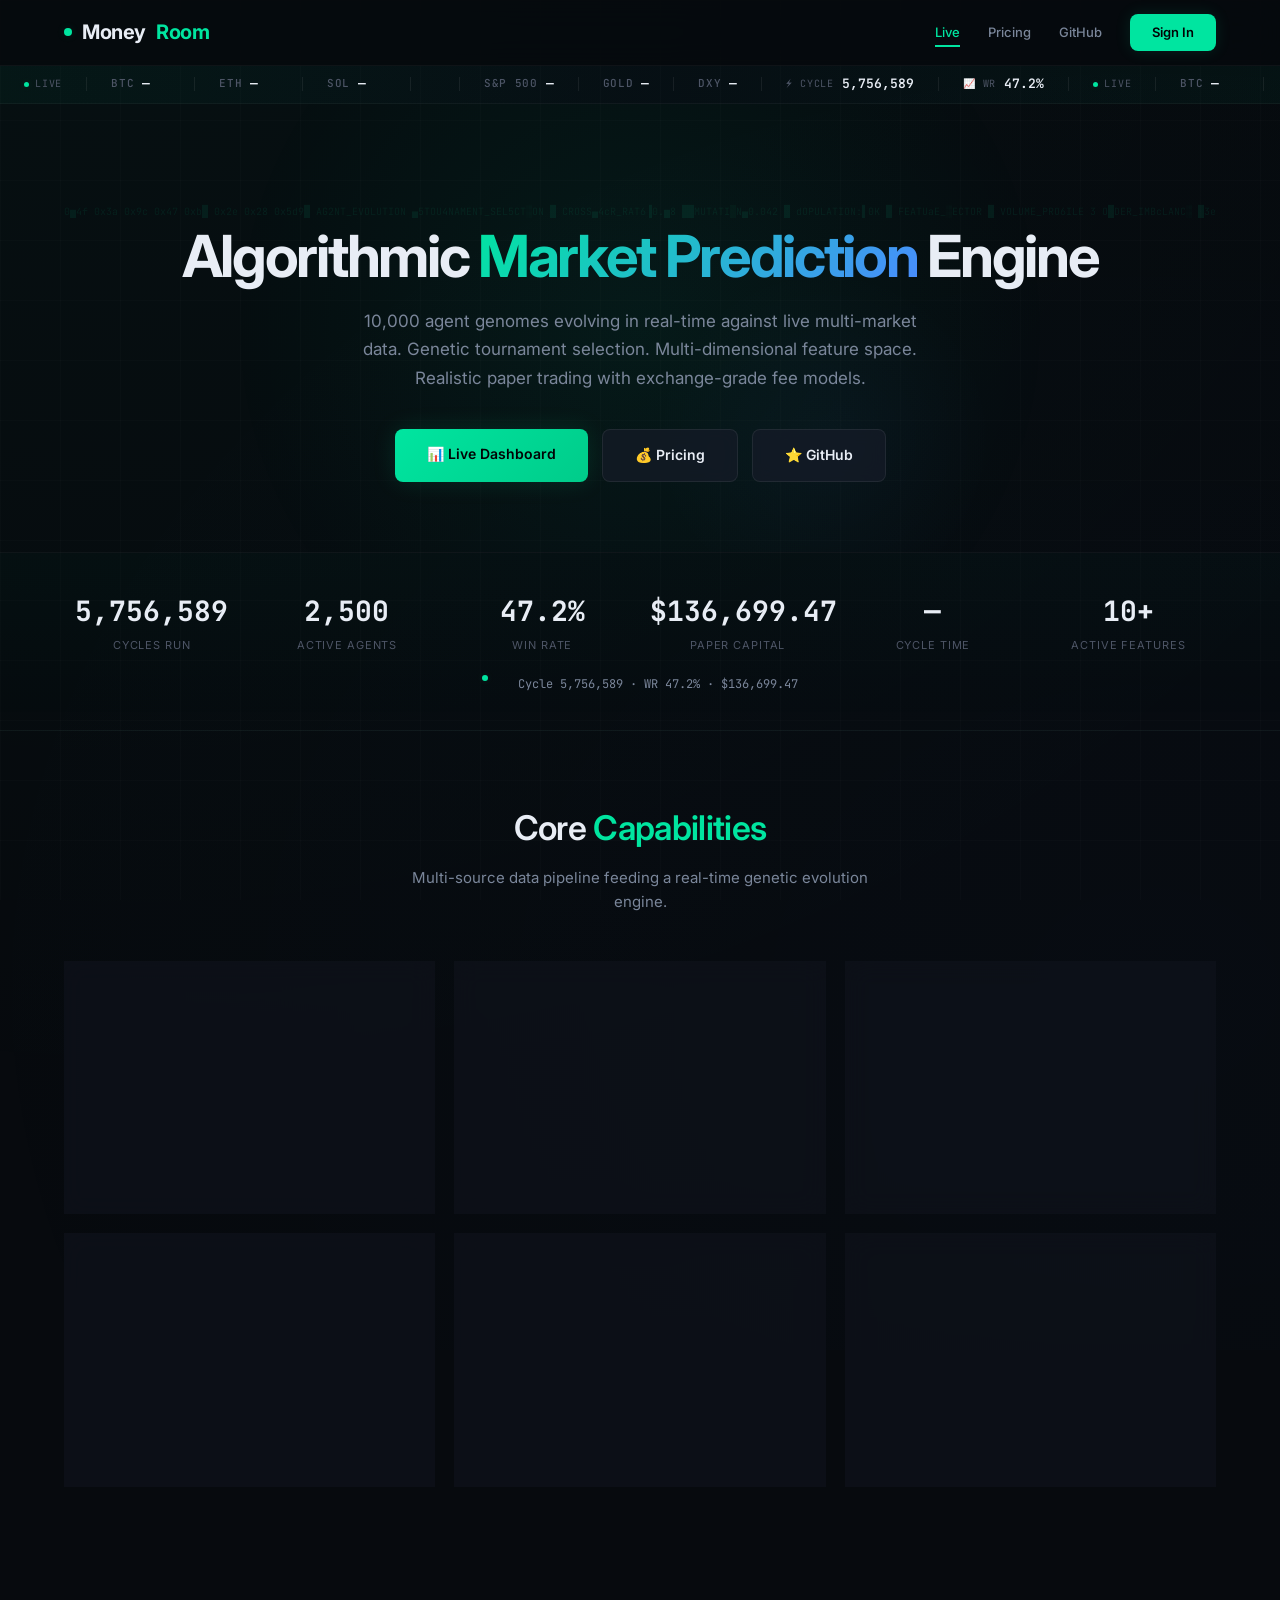
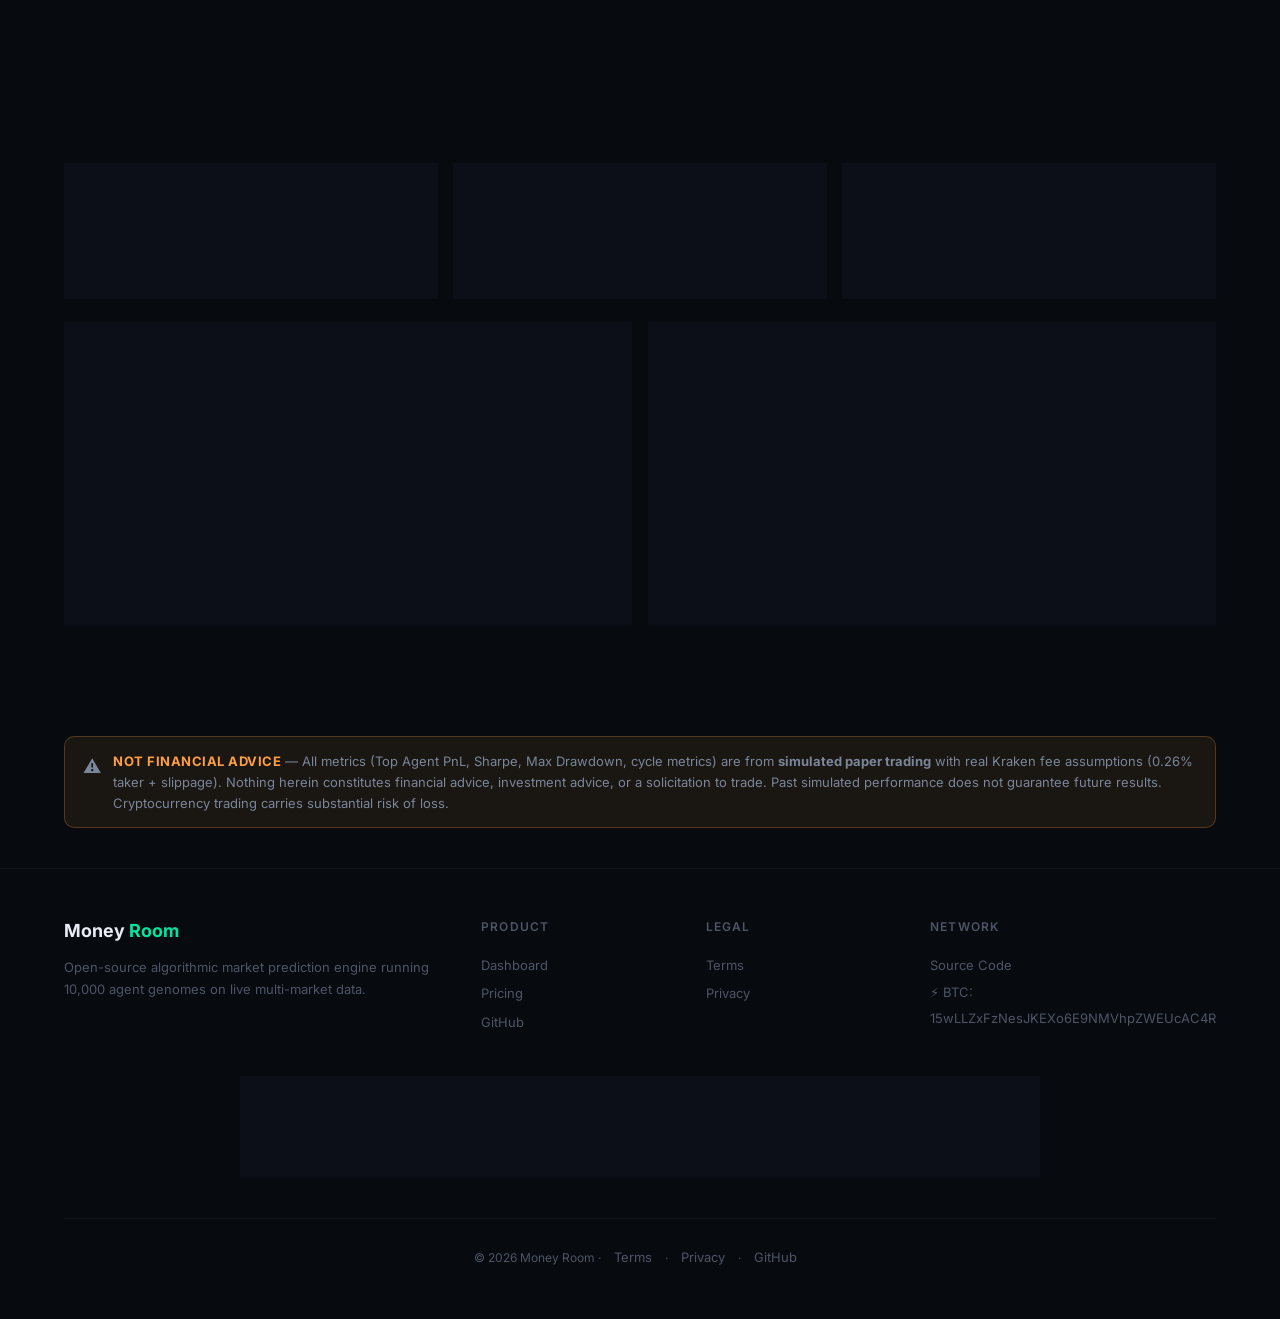
==== commit 797ad6ba: "R1-R3: Regulatory disclaimers on all performance metric pages; T441: SEC EDGAR 13F+Form 4 scrapers (" ====
--- a/index.html
+++ b/index.html
@@ -211,6 +211,16 @@
     </div>
   </div>
 </section>
+
+<!-- REGULATORY DISCLAIMER -->
+<div class="container">
+  <div class="reg-disclaimer" style="background:rgba(255,159,67,0.08);border:1px solid rgba(255,159,67,0.25);border-radius:10px;padding:14px 18px;margin:16px 0 8px;display:flex;align-items:flex-start;gap:12px;font-size:13px;line-height:1.6;color:var(--text-tertiary)">
+    <span style="font-size:18px;flex-shrink:0;margin-top:2px">⚠️</span>
+    <div>
+      <strong style="color:var(--orange);text-transform:uppercase;letter-spacing:0.04em">Not Financial Advice</strong> — All metrics (Top Agent PnL, Sharpe, Max Drawdown, cycle metrics) are from <strong>simulated paper trading</strong> with real Kraken fee assumptions (0.26% taker + slippage). Nothing herein constitutes financial advice, investment advice, or a solicitation to trade. Past simulated performance does not guarantee future results. Cryptocurrency trading carries substantial risk of loss.
+    </div>
+  </div>
+</div>
 
 <!-- Login Modal -->
 <div class="modal-overlay" id="loginModal">
